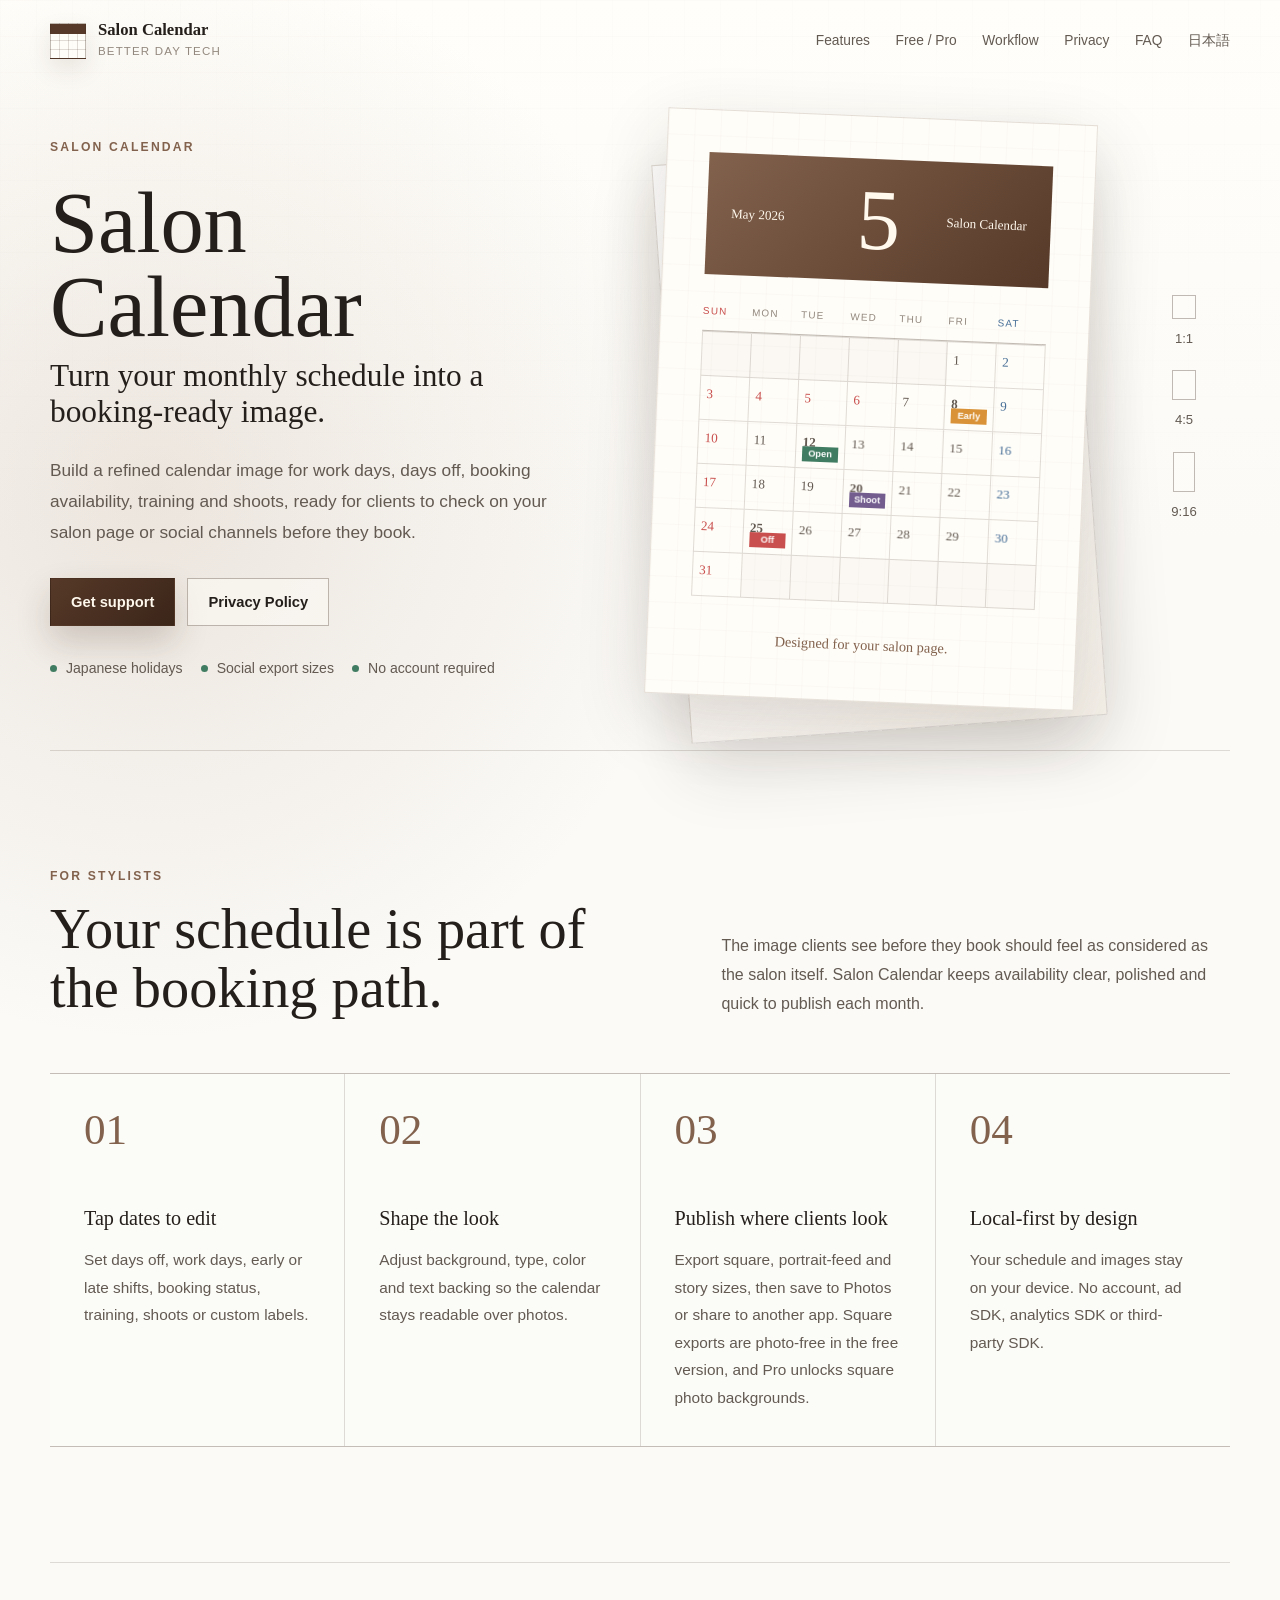
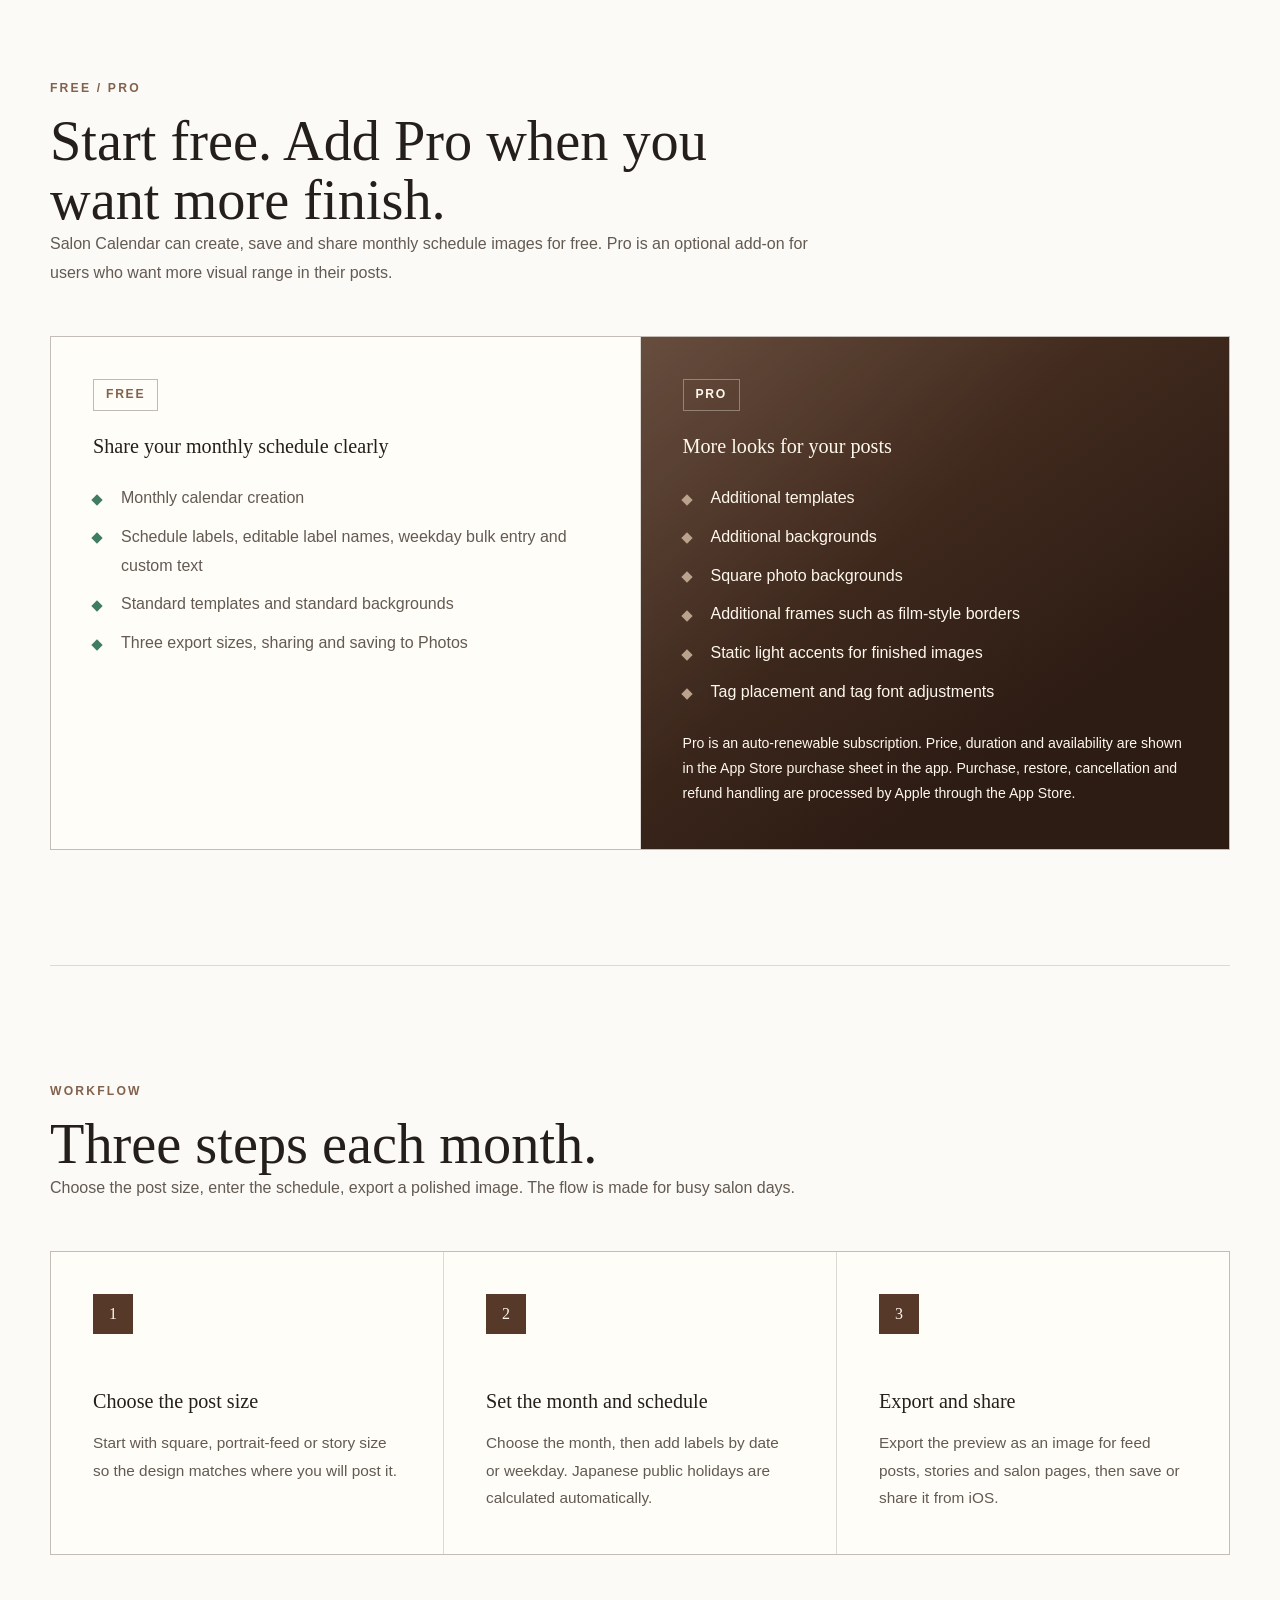
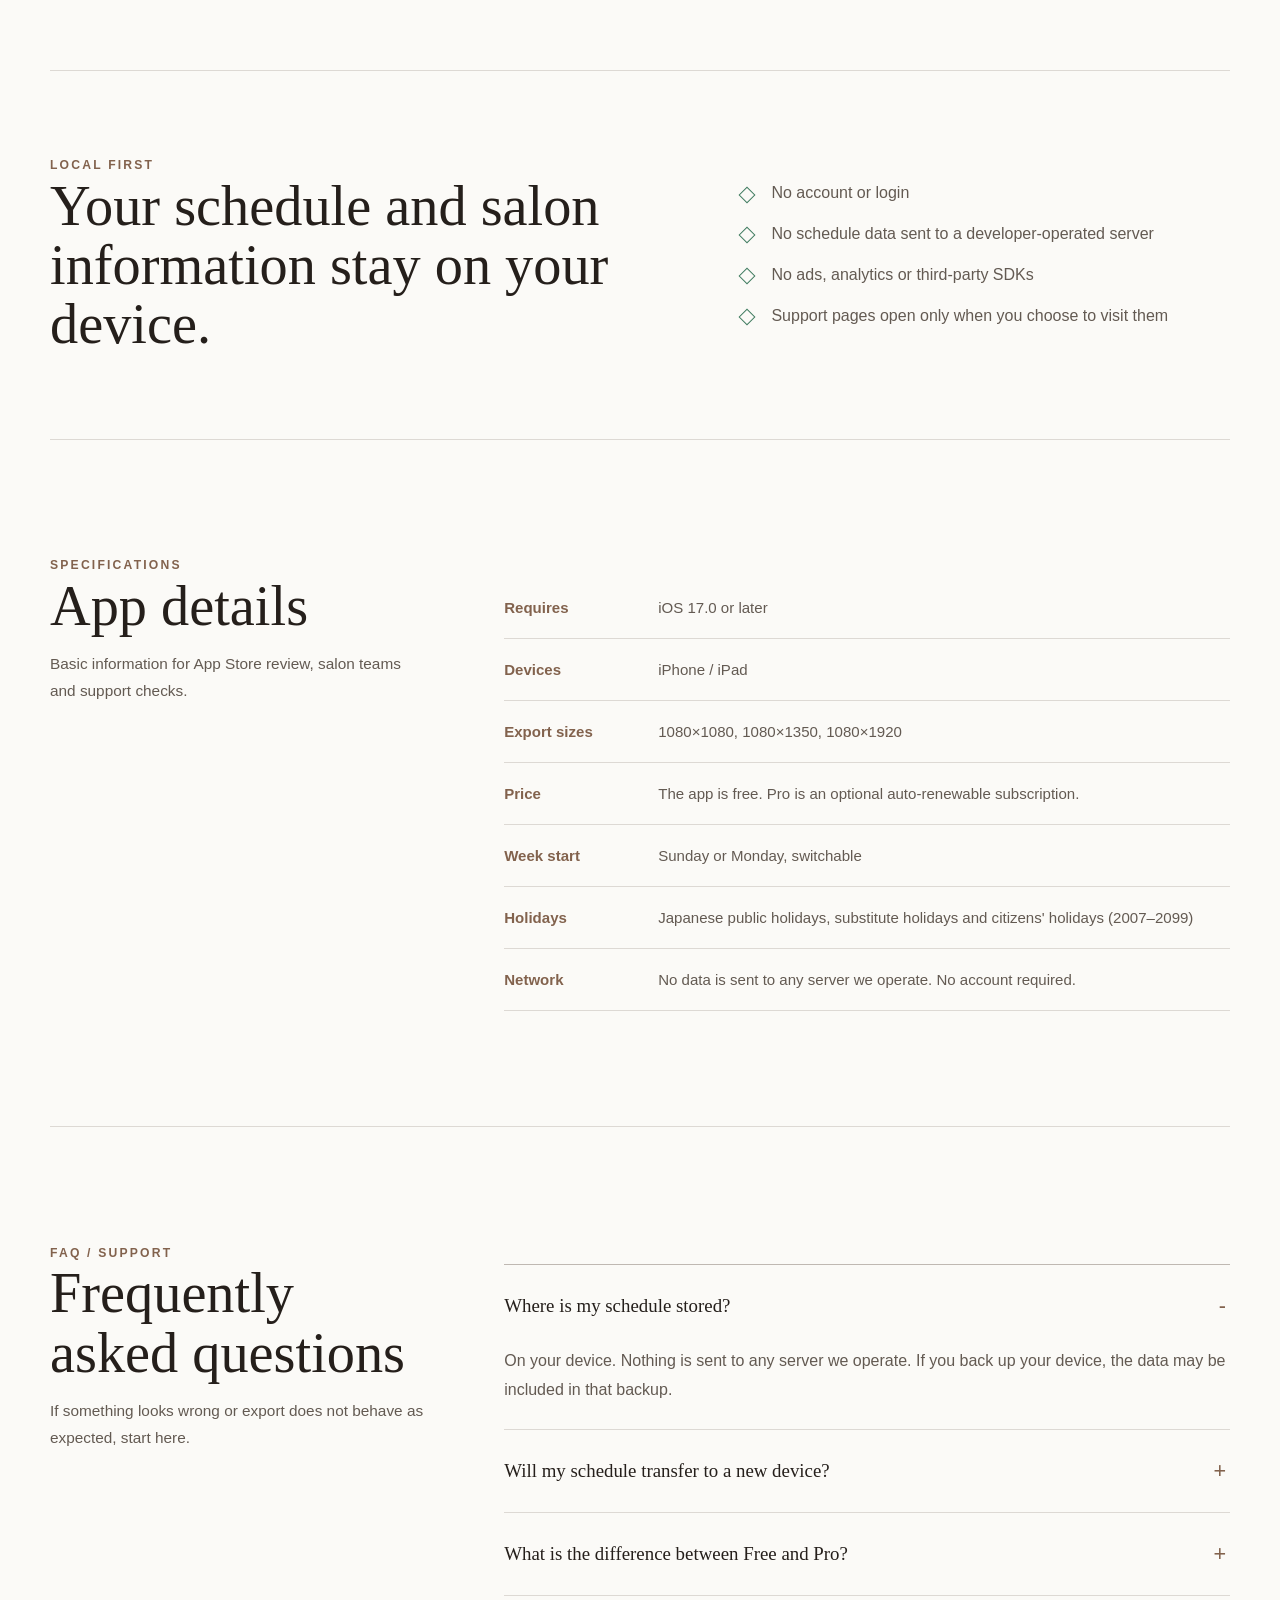
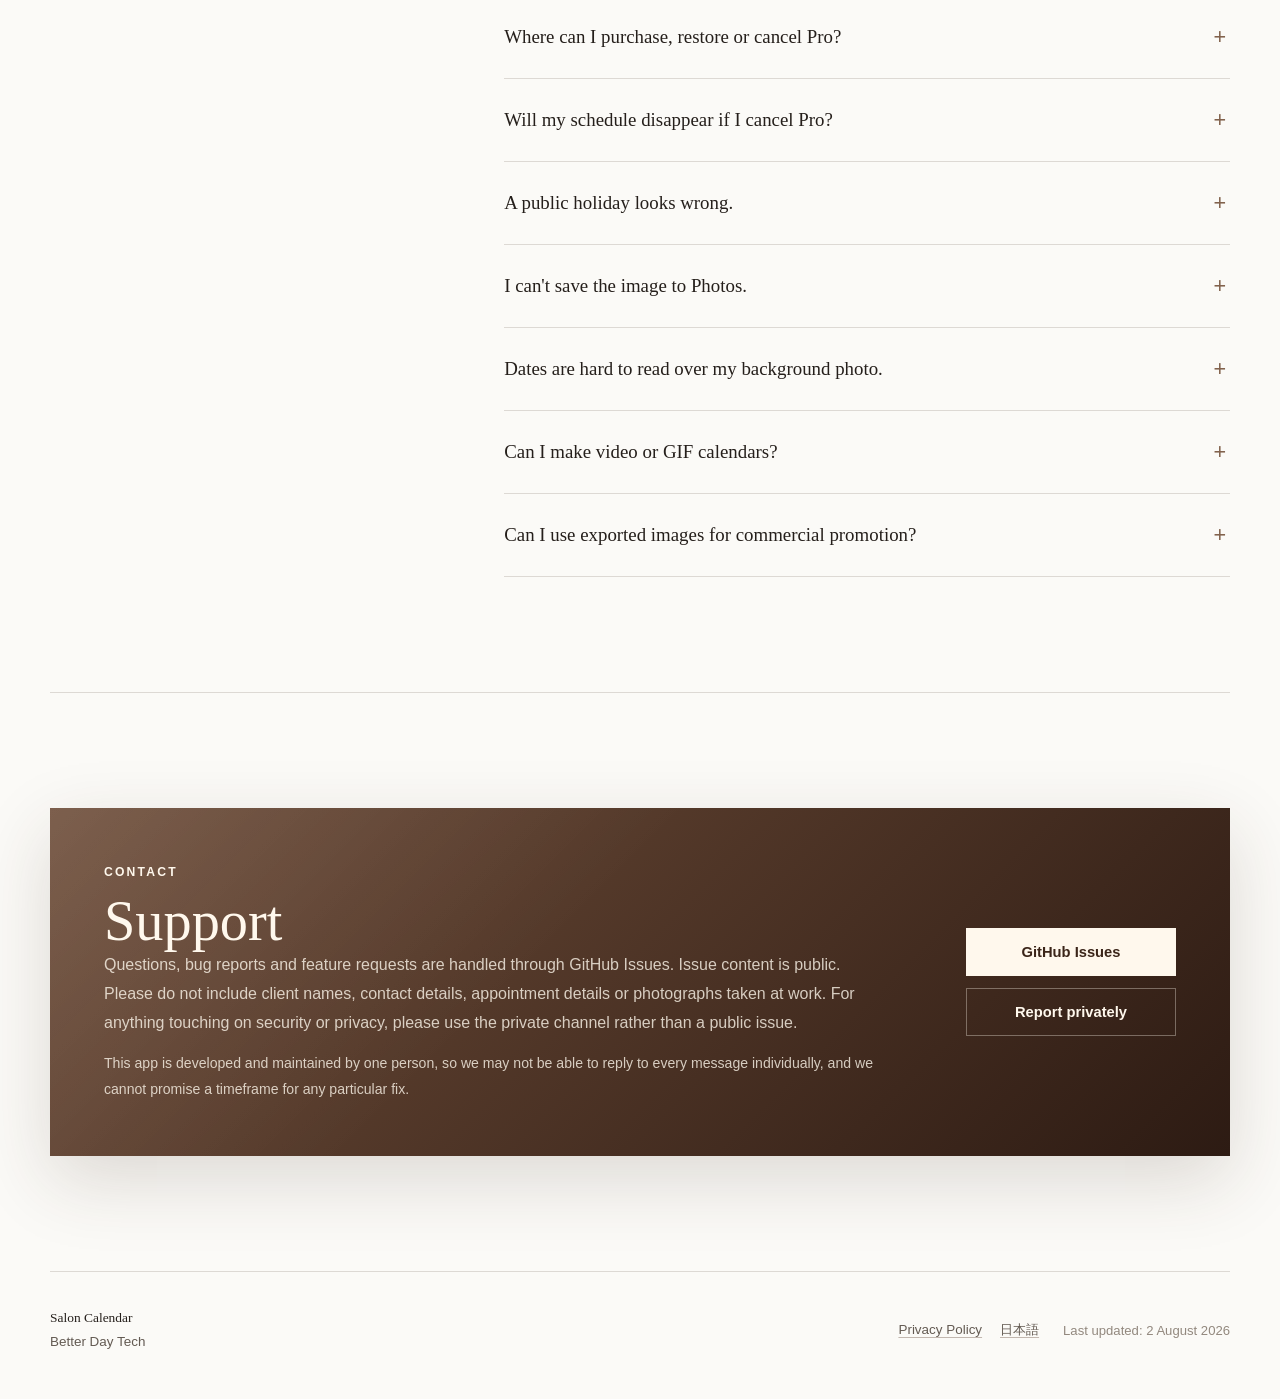
==== docs/en/index.html @ 30718831 "Refine booking-focused English support copy" ====
<!DOCTYPE html>
<html lang="en">
<head>
<meta charset="utf-8">
<meta name="viewport" content="width=device-width, initial-scale=1">
<title>Salon Calendar | Better Day Tech</title>
<meta name="description" content="Salon Calendar turns a stylist's monthly availability into a polished image clients can read before they book.">
<link rel="stylesheet" href="../assets/style.css">
</head>
<body>
<header class="site-header">
  <a class="brand" href="./" aria-label="Salon Calendar home">
    <span class="brand-mark" aria-hidden="true"></span>
    <span>
      <strong>Salon Calendar</strong>
      <small>Better Day Tech</small>
    </span>
  </a>
  <nav class="nav" aria-label="Main navigation">
    <a href="#features">Features</a>
    <a href="#plans">Free / Pro</a>
    <a href="#workflow">Workflow</a>
    <a href="#privacy">Privacy</a>
    <a href="#faq">FAQ</a>
    <a href="../">日本語</a>
  </nav>
</header>

<main>
  <section class="hero">
    <div class="hero-copy">
      <p class="product-line">Salon Calendar</p>
      <h1>Salon Calendar</h1>
      <p class="hero-statement">Turn your monthly schedule into a booking-ready image.</p>
      <p class="hero-lead">
        Build a refined calendar image for work days, days off, booking availability, training and shoots,
        ready for clients to check on your salon page or social channels before they book.
      </p>
      <div class="hero-actions">
        <a class="button primary" href="#support">Get support</a>
        <a class="button ghost" href="privacy.html">Privacy Policy</a>
      </div>
      <ul class="trust-list" aria-label="App highlights">
        <li>Japanese holidays</li>
        <li>Social export sizes</li>
        <li>No account required</li>
      </ul>
    </div>

    <div class="hero-visual" aria-label="Example monthly schedule image created with Salon Calendar">
      <div class="poster-stack">
        <div class="poster-sheet">
          <div class="poster-band">
            <span>May 2026</span>
            <strong>5</strong>
            <span>Salon Calendar</span>
          </div>
          <div class="mini-week">
            <span>SUN</span><span>MON</span><span>TUE</span><span>WED</span><span>THU</span><span>FRI</span><span>SAT</span>
          </div>
          <div class="mini-grid" aria-hidden="true">
            <span class="muted"></span><span class="muted"></span><span class="muted"></span><span class="muted"></span><span class="muted"></span><span>1</span><span class="sat">2</span>
            <span class="holiday">3</span><span class="holiday">4</span><span class="holiday">5</span><span class="holiday">6</span><span>7</span><span><b>8</b><em class="early">Early</em></span><span class="sat">9</span>
            <span class="sun">10</span><span>11</span><span><b>12</b><em class="open">Open</em></span><span>13</span><span>14</span><span>15</span><span class="sat">16</span>
            <span class="sun">17</span><span>18</span><span>19</span><span><b>20</b><em class="shoot">Shoot</em></span><span>21</span><span>22</span><span class="sat">23</span>
            <span class="sun">24</span><span><b>25</b><em class="off">Off</em></span><span>26</span><span>27</span><span>28</span><span>29</span><span class="sat">30</span>
            <span class="sun">31</span><span class="muted"></span><span class="muted"></span><span class="muted"></span><span class="muted"></span><span class="muted"></span><span class="muted"></span>
          </div>
          <p class="poster-footer">Designed for your salon page.</p>
        </div>
      </div>
      <div class="ratio-list" aria-label="Export sizes">
        <span><i class="r r-square"></i>1:1</span>
        <span><i class="r r-feed"></i>4:5</span>
        <span><i class="r r-story"></i>9:16</span>
      </div>
    </div>
  </section>

  <section id="features" class="section promise-section">
    <div class="section-kicker">For stylists</div>
    <div class="section-head">
      <h2>Your schedule is part of the booking path.</h2>
      <p>
        The image clients see before they book should feel as considered as the salon itself.
        Salon Calendar keeps availability clear, polished and quick to publish each month.
      </p>
    </div>
    <div class="promise-grid">
      <article>
        <span class="number">01</span>
        <h3>Tap dates to edit</h3>
        <p>Set days off, work days, early or late shifts, booking status, training, shoots or custom labels.</p>
      </article>
      <article>
        <span class="number">02</span>
        <h3>Shape the look</h3>
        <p>Adjust background, type, color and text backing so the calendar stays readable over photos.</p>
      </article>
      <article>
        <span class="number">03</span>
        <h3>Publish where clients look</h3>
        <p>Export square, portrait-feed and story sizes, then save to Photos or share to another app. Square exports are photo-free in the free version, and Pro unlocks square photo backgrounds.</p>
      </article>
      <article>
        <span class="number">04</span>
        <h3>Local-first by design</h3>
        <p>Your schedule and images stay on your device. No account, ad SDK, analytics SDK or third-party SDK.</p>
      </article>
    </div>
  </section>

  <section id="plans" class="section plan-section">
    <div class="section-kicker">Free / Pro</div>
    <div class="section-head compact">
      <h2>Start free. Add Pro when you want more finish.</h2>
      <p>
        Salon Calendar can create, save and share monthly schedule images for free.
        Pro is an optional add-on for users who want more visual range in their posts.
      </p>
    </div>
    <div class="plan-grid">
      <article class="plan-card">
        <span class="plan-label">Free</span>
        <h3>Share your monthly schedule clearly</h3>
        <ul>
          <li>Monthly calendar creation</li>
          <li>Schedule labels, editable label names, weekday bulk entry and custom text</li>
          <li>Standard templates and standard backgrounds</li>
          <li>Three export sizes, sharing and saving to Photos</li>
        </ul>
      </article>
      <article class="plan-card featured">
        <span class="plan-label">Pro</span>
        <h3>More looks for your posts</h3>
        <ul>
          <li>Additional templates</li>
          <li>Additional backgrounds</li>
          <li>Square photo backgrounds</li>
          <li>Additional frames such as film-style borders</li>
          <li>Static light accents for finished images</li>
          <li>Tag placement and tag font adjustments</li>
        </ul>
        <p class="plan-note">
          Pro is an auto-renewable subscription. Price, duration and availability are shown in the App Store purchase sheet in the app.
          Purchase, restore, cancellation and refund handling are processed by Apple through the App Store.
        </p>
      </article>
    </div>
  </section>

  <section id="workflow" class="section workflow-section">
    <div class="section-kicker">Workflow</div>
    <div class="section-head compact">
      <h2>Three steps each month.</h2>
      <p>Choose the post size, enter the schedule, export a polished image. The flow is made for busy salon days.</p>
    </div>
    <ol class="workflow">
      <li>
        <span>1</span>
        <h3>Choose the post size</h3>
        <p>Start with square, portrait-feed or story size so the design matches where you will post it.</p>
      </li>
      <li>
        <span>2</span>
        <h3>Set the month and schedule</h3>
        <p>Choose the month, then add labels by date or weekday. Japanese public holidays are calculated automatically.</p>
      </li>
      <li>
        <span>3</span>
        <h3>Export and share</h3>
        <p>Export the preview as an image for feed posts, stories and salon pages, then save or share it from iOS.</p>
      </li>
    </ol>
  </section>

  <section id="privacy" class="section privacy-ribbon">
    <div>
      <div class="section-kicker">Local first</div>
      <h2>Your schedule and salon information stay on your device.</h2>
    </div>
    <ul>
      <li>No account or login</li>
      <li>No schedule data sent to a developer-operated server</li>
      <li>No ads, analytics or third-party SDKs</li>
      <li>Support pages open only when you choose to visit them</li>
    </ul>
  </section>

  <section class="section specs-section">
    <div class="section-kicker">Specifications</div>
    <div class="spec-layout">
      <div>
        <h2>App details</h2>
        <p>Basic information for App Store review, salon teams and support checks.</p>
      </div>
      <table>
        <tr><th>Requires</th><td>iOS 17.0 or later</td></tr>
        <tr><th>Devices</th><td>iPhone / iPad</td></tr>
        <tr><th>Export sizes</th><td>1080×1080, 1080×1350, 1080×1920</td></tr>
        <tr><th>Price</th><td>The app is free. Pro is an optional auto-renewable subscription.</td></tr>
        <tr><th>Week start</th><td>Sunday or Monday, switchable</td></tr>
        <tr><th>Holidays</th><td>Japanese public holidays, substitute holidays and citizens' holidays (2007–2099)</td></tr>
        <tr><th>Network</th><td>No data is sent to any server we operate. No account required.</td></tr>
      </table>
    </div>
  </section>

  <section id="faq" class="section faq-section">
    <div class="section-kicker">FAQ / Support</div>
    <div class="faq-layout">
      <div>
        <h2>Frequently asked questions</h2>
        <p>If something looks wrong or export does not behave as expected, start here.</p>
      </div>
      <div class="faq-list">
        <details open>
          <summary>Where is my schedule stored?</summary>
          <p>On your device. Nothing is sent to any server we operate. If you back up your device, the data may be included in that backup.</p>
        </details>
        <details>
          <summary>Will my schedule transfer to a new device?</summary>
          <p>Yes, if you restore from a device backup. Transfers that do not go through a backup will not carry the data over, so we recommend exporting anything important as an image first.</p>
        </details>
        <details>
          <summary>What is the difference between Free and Pro?</summary>
          <p>The free version can create monthly schedules, enter labels, edit label names, use standard templates and backgrounds, export three sizes, share images and save to Photos. Pro unlocks square photo backgrounds, additional templates, backgrounds, frames, light accents, tag placement and tag font adjustments.</p>
        </details>
        <details>
          <summary>Where can I purchase, restore or cancel Pro?</summary>
          <p>Tap a Pro feature in the app to open the purchase screen. If you already purchased Pro, use Restore Purchases on that screen. Cancellation and renewal management are available through Manage Subscription on the purchase screen, or in your App Store account settings.</p>
        </details>
        <details>
          <summary>Will my schedule disappear if I cancel Pro?</summary>
          <p>No. Schedules, headings, label names and imported photos remain. If Pro expires, square photo backgrounds and Pro-only templates, backgrounds, frames, light accents and tag adjustments fall back to free visual options.</p>
        </details>
        <details>
          <summary>A public holiday looks wrong.</summary>
          <p>Holidays are calculated from the rules in Japanese law. When the law changes, we update the app. Please let us know if you spot a discrepancy.</p>
        </details>
        <details>
          <summary>I can't save the image to Photos.</summary>
          <p>Permission to add photos may be turned off. Go to Settings -> Apps -> Salon Calendar -> Photos and allow adding photos. You can also share the image directly to another app using the share button.</p>
        </details>
        <details>
          <summary>Dates are hard to read over my background photo.</summary>
          <p>In the Background tab, increase the text backing or add blur. Text color switches automatically based on photo brightness, and you can also set it manually.</p>
        </details>
        <details>
          <summary>Can I make video or GIF calendars?</summary>
          <p>The current version creates, saves and shares still calendar images. It does not edit video or export GIF/MP4 or animated calendar files.</p>
        </details>
        <details>
          <summary>Can I use exported images for commercial promotion?</summary>
          <p>Yes. The exported images are yours. If you imported your own photo as a background, please make sure you hold the rights to that photo.</p>
        </details>
      </div>
    </div>
  </section>

  <section id="support" class="section contact-section">
    <div class="contact-panel">
      <div>
        <div class="section-kicker">Contact</div>
        <h2>Support</h2>
        <p>
          Questions, bug reports and feature requests are handled through GitHub Issues.
          Issue content is public. Please do not include client names, contact details,
          appointment details or photographs taken at work.
          For anything touching on security or privacy, please use the private channel rather than a public issue.
        </p>
        <p class="note">
          This app is developed and maintained by one person, so we may not be able to reply to every message individually,
          and we cannot promise a timeframe for any particular fix.
        </p>
      </div>
      <div class="contact-actions">
        <a class="button primary" href="https://github.com/better-day-tech/salon-calendar-support/issues">GitHub Issues</a>
        <a class="button ghost" href="https://github.com/better-day-tech/salon-calendar-support/security/advisories/new">Report privately</a>
      </div>
    </div>
  </section>
</main>

<footer class="site-footer">
  <div>
    <strong>Salon Calendar</strong>
    <p>Better Day Tech</p>
  </div>
  <nav aria-label="Footer navigation">
    <a href="privacy.html">Privacy Policy</a>
    <a href="../">日本語</a>
  </nav>
  <p class="updated">Last updated: 2 August 2026</p>
</footer>
</body>
</html>
---- docs/assets/style.css ----
/* Salon Calendar support site.
   No external fonts or CDN requests: the app's local-first promise should not be undercut by the support site. */

:root {
  color-scheme: light;
  --page: #fbfaf7;
  --paper: #f4efe6;
  --surface: #fffdf8;
  --surface-2: #f7f1e7;
  --ink: #251f1b;
  --ink-soft: #635a52;
  --muted: #92887e;
  --brown: #563928;
  --brown-2: #82624d;
  --brown-3: #bba28d;
  --line: rgba(63, 44, 32, 0.16);
  --line-strong: rgba(63, 44, 32, 0.32);
  --red: #c84f4d;
  --amber: #d99237;
  --sage: #407c61;
  --blue: #476f97;
  --shadow: 0 24px 70px rgba(61, 43, 31, 0.16);
  --serif: "Hiragino Mincho ProN", "Yu Mincho", "YuMincho", "Times New Roman", serif;
  --sans: -apple-system, BlinkMacSystemFont, "Hiragino Sans", "Hiragino Kaku Gothic ProN", "Yu Gothic", Meiryo, sans-serif;
}

* { box-sizing: border-box; }

html {
  -webkit-text-size-adjust: 100%;
  scroll-behavior: smooth;
}

body {
  margin: 0;
  color: var(--ink);
  background:
    radial-gradient(circle at 12% 8%, rgba(187, 162, 141, 0.24), transparent 34rem),
    linear-gradient(180deg, #fffefa 0%, var(--page) 34rem, var(--page) 100%);
  font-family: var(--sans);
  font-size: 16px;
  line-height: 1.8;
}

body::before {
  content: "";
  position: fixed;
  inset: 0;
  pointer-events: none;
  opacity: 0.38;
  background-image:
    linear-gradient(rgba(86, 57, 40, 0.035) 1px, transparent 1px),
    linear-gradient(90deg, rgba(86, 57, 40, 0.025) 1px, transparent 1px);
  background-size: 36px 36px, 36px 36px;
  mask-image: linear-gradient(to bottom, black, transparent 72%);
}

a {
  color: inherit;
  text-decoration-color: rgba(86, 57, 40, 0.35);
  text-underline-offset: 0.22em;
}

a:hover { text-decoration-color: currentColor; }

p { margin: 0; color: var(--ink-soft); }

strong { font-weight: 650; }

.site-header,
.hero,
.section,
.site-footer {
  width: min(1180px, calc(100% - 44px));
  margin-inline: auto;
}

.site-header {
  min-height: 82px;
  display: flex;
  align-items: center;
  justify-content: space-between;
  gap: 24px;
  padding: 18px 0;
}

.brand {
  display: inline-flex;
  align-items: center;
  gap: 12px;
  text-decoration: none;
  min-width: 0;
}

.brand-mark {
  width: 36px;
  height: 36px;
  border: 1px solid var(--line-strong);
  background:
    linear-gradient(var(--brown) 0 28%, transparent 28%),
    repeating-linear-gradient(0deg, transparent 0 8px, var(--line) 8px 9px),
    repeating-linear-gradient(90deg, transparent 0 8px, var(--line) 8px 9px),
    var(--surface);
  box-shadow: 0 10px 24px rgba(61, 43, 31, 0.10);
}

.brand strong {
  display: block;
  color: var(--ink);
  font-family: var(--serif);
  font-size: 1.04rem;
  font-weight: 600;
  line-height: 1.25;
}

.brand small {
  display: block;
  color: var(--muted);
  font-size: 0.72rem;
  letter-spacing: 0.10em;
  text-transform: uppercase;
}

.nav {
  display: flex;
  align-items: center;
  gap: clamp(14px, 2vw, 28px);
  color: var(--ink-soft);
  font-size: 0.86rem;
  white-space: nowrap;
}

.nav a {
  text-decoration: none;
}

.nav a:hover {
  color: var(--ink);
}

.hero {
  display: grid;
  grid-template-columns: minmax(0, 0.92fr) minmax(420px, 1.08fr);
  align-items: center;
  gap: clamp(34px, 5vw, 78px);
  padding: 34px 0 48px;
}

.product-line,
.section-kicker {
  color: var(--brown-2);
  font-size: 0.76rem;
  font-weight: 650;
  letter-spacing: 0.18em;
  text-transform: uppercase;
}

.hero h1,
.section h2,
.privacy-page h1 {
  font-family: var(--serif);
  font-weight: 500;
  letter-spacing: 0;
  color: var(--ink);
}

.hero h1 {
  margin: 22px 0 8px;
  font-size: clamp(3.2rem, 6.8vw, 5.4rem);
  line-height: 0.98;
}

.hero h1 .line {
  display: block;
}

.hero-statement {
  max-width: 720px;
  color: var(--ink);
  font-family: var(--serif);
  font-size: clamp(1.48rem, 2.45vw, 2.34rem);
  line-height: 1.16;
}

.hero-lead {
  max-width: 660px;
  margin-top: 24px;
  font-size: clamp(1rem, 1.35vw, 1.14rem);
}

.hero-actions {
  display: flex;
  flex-wrap: wrap;
  gap: 12px;
  margin-top: 30px;
}

.button {
  display: inline-flex;
  align-items: center;
  justify-content: center;
  min-height: 48px;
  padding: 0 20px;
  border: 1px solid var(--line-strong);
  text-decoration: none;
  font-size: 0.92rem;
  font-weight: 650;
  line-height: 1;
  transition: transform 160ms ease, border-color 160ms ease, background 160ms ease;
}

.button:hover {
  transform: translateY(-1px);
}

.button.primary {
  color: #fff8ed;
  background: linear-gradient(135deg, var(--brown), #3b2519);
  border-color: transparent;
  box-shadow: 0 16px 34px rgba(60, 38, 25, 0.20);
}

.button.ghost {
  color: var(--ink);
  background: rgba(255, 253, 248, 0.52);
}

.trust-list {
  display: flex;
  flex-wrap: wrap;
  gap: 18px;
  margin: 30px 0 0;
  padding: 0;
  list-style: none;
  color: var(--ink-soft);
  font-size: 0.88rem;
}

.trust-list li {
  display: inline-flex;
  align-items: center;
  gap: 9px;
}

.trust-list li::before {
  content: "";
  width: 7px;
  height: 7px;
  border-radius: 50%;
  background: var(--sage);
}

.hero-visual {
  position: relative;
  min-height: 480px;
  display: grid;
  grid-template-columns: minmax(0, 1fr) 92px;
  align-items: center;
  gap: 24px;
}

.poster-stack {
  position: relative;
  isolation: isolate;
}

.poster-stack::before {
  content: "";
  position: absolute;
  inset: 34px 26px -28px 44px;
  z-index: -1;
  border: 1px solid var(--line);
  background: linear-gradient(135deg, rgba(255,255,255,0.65), rgba(231,218,200,0.28));
  transform: rotate(-4deg);
  box-shadow: var(--shadow);
}

.poster-sheet {
  width: min(100%, 430px);
  margin-inline: auto;
  background:
    linear-gradient(90deg, rgba(86,57,40,0.025) 1px, transparent 1px),
    linear-gradient(0deg, rgba(86,57,40,0.025) 1px, transparent 1px),
    var(--surface);
  background-size: 26px 26px;
  border: 1px solid rgba(86, 57, 40, 0.14);
  box-shadow: var(--shadow);
  padding: clamp(24px, 4vw, 42px);
  transform: rotate(2.4deg);
}

.poster-band {
  min-height: 88px;
  display: grid;
  grid-template-columns: 1fr auto 1fr;
  align-items: center;
  gap: 18px;
  padding: 18px 24px;
  color: #fff8ed;
  background: linear-gradient(135deg, var(--brown-2), var(--brown));
}

.poster-band span {
  font-family: var(--serif);
  font-size: 0.82rem;
}

.poster-band span:last-child {
  text-align: right;
}

.poster-band strong {
  font-family: var(--serif);
  font-size: clamp(3.4rem, 8vw, 5.4rem);
  font-weight: 400;
  line-height: 1;
}

.mini-week,
.mini-grid {
  display: grid;
  grid-template-columns: repeat(7, minmax(0, 1fr));
}

.mini-week {
  margin-top: 28px;
  padding-bottom: 10px;
  border-bottom: 1px solid var(--line-strong);
  color: var(--muted);
  font-size: 0.62rem;
  letter-spacing: 0.12em;
}

.mini-week span:first-child,
.mini-grid .sun,
.mini-grid .holiday { color: var(--red); }

.mini-week span:last-child,
.mini-grid .sat { color: var(--blue); }

.mini-grid {
  border-left: 1px solid var(--line);
  border-top: 1px solid var(--line);
}

.mini-grid > span {
  min-height: 44px;
  position: relative;
  padding: 6px;
  border-right: 1px solid var(--line);
  border-bottom: 1px solid var(--line);
  color: var(--ink-soft);
  font-family: var(--serif);
  font-size: 0.82rem;
}

.mini-grid .muted {
  background: rgba(86, 57, 40, 0.025);
}

.mini-grid em {
  position: absolute;
  left: 6px;
  right: 6px;
  bottom: 6px;
  display: block;
  padding: 2px 3px;
  color: white;
  font-family: var(--sans);
  font-size: clamp(0.46rem, 1.1vw, 0.58rem);
  font-style: normal;
  font-weight: 700;
  line-height: 1.2;
  text-align: center;
}

.mini-grid .off { background: var(--red); }
.mini-grid .early { background: var(--amber); }
.mini-grid .open { background: var(--sage); }
.mini-grid .shoot { background: #735d8f; }

.poster-footer {
  margin-top: 30px;
  color: var(--brown-2);
  font-family: var(--serif);
  font-size: 0.9rem;
  text-align: center;
}

.ratio-list {
  display: grid;
  gap: 20px;
  color: var(--ink-soft);
  font-size: 0.82rem;
}

.ratio-list span {
  display: grid;
  gap: 8px;
  justify-items: center;
}

.r {
  display: block;
  border: 1px solid var(--line-strong);
  background: rgba(255, 253, 248, 0.48);
}

.r-square { width: 24px; height: 24px; }
.r-feed { width: 24px; height: 30px; }
.r-story { width: 22px; height: 40px; }

.section {
  padding: clamp(64px, 9vw, 118px) 0;
  border-top: 1px solid var(--line);
}

.section-head {
  display: grid;
  grid-template-columns: minmax(0, 0.86fr) minmax(280px, 0.72fr);
  align-items: end;
  gap: clamp(24px, 5vw, 86px);
  margin-top: 12px;
}

.section-head.compact {
  max-width: 760px;
  display: block;
}

.section h2,
.privacy-page h1 {
  margin: 0;
  font-size: clamp(2.15rem, 4.4vw, 4.9rem);
  line-height: 1.05;
}

.section h3 {
  margin: 0;
  color: var(--ink);
  font-family: var(--serif);
  font-size: 1.26rem;
  font-weight: 500;
  line-height: 1.35;
}

.promise-grid {
  display: grid;
  grid-template-columns: repeat(4, minmax(0, 1fr));
  gap: 1px;
  margin-top: 54px;
  background: var(--line);
  border-top: 1px solid var(--line);
  border-bottom: 1px solid var(--line);
}

.promise-grid article {
  min-height: 270px;
  padding: clamp(22px, 3vw, 34px);
  background: color-mix(in srgb, var(--page) 88%, white);
}

.number {
  display: block;
  margin-bottom: 54px;
  color: var(--brown-2);
  font-family: var(--serif);
  font-size: 2.7rem;
  line-height: 1;
}

.promise-grid p,
.workflow p,
.spec-layout p,
.faq-layout > div > p {
  margin-top: 14px;
  font-size: 0.96rem;
}

.workflow {
  display: grid;
  grid-template-columns: repeat(3, minmax(0, 1fr));
  gap: 1px;
  margin: 48px 0 0;
  padding: 0;
  list-style: none;
  background: var(--line);
  border: 1px solid var(--line);
}

.workflow li {
  min-height: 270px;
  padding: clamp(24px, 3.5vw, 42px);
  background: var(--surface);
}

.workflow span {
  display: inline-grid;
  place-items: center;
  width: 40px;
  height: 40px;
  margin-bottom: 54px;
  color: #fff8ed;
  background: var(--brown);
  font-family: var(--serif);
}

.plan-grid {
  display: grid;
  grid-template-columns: repeat(2, minmax(0, 1fr));
  gap: 1px;
  margin-top: 48px;
  background: var(--line);
  border: 1px solid var(--line);
}

.plan-card {
  min-height: 360px;
  padding: clamp(24px, 4vw, 42px);
  background: var(--surface);
}

.plan-card.featured {
  color: #fff8ed;
  background:
    linear-gradient(135deg, rgba(255,255,255,0.10), transparent 42%),
    linear-gradient(145deg, var(--brown), #2d1c14 72%);
}

.plan-card h3 {
  margin-top: 22px;
}

.plan-card.featured h3,
.plan-card.featured p,
.plan-card.featured li {
  color: #fff8ed;
}

.plan-label {
  display: inline-flex;
  align-items: center;
  min-height: 32px;
  padding: 0 12px;
  border: 1px solid var(--line-strong);
  color: var(--brown-2);
  font-size: 0.76rem;
  font-weight: 750;
  letter-spacing: 0.14em;
  text-transform: uppercase;
}

.plan-card.featured .plan-label {
  border-color: rgba(255, 248, 237, 0.34);
  color: #fff8ed;
}

.plan-card ul {
  display: grid;
  gap: 10px;
  margin: 24px 0 0;
  padding: 0;
  list-style: none;
}

.plan-card li {
  display: grid;
  grid-template-columns: 18px 1fr;
  gap: 10px;
  color: var(--ink-soft);
}

.plan-card li::before {
  content: "";
  width: 8px;
  height: 8px;
  margin-top: 0.72em;
  background: var(--sage);
  transform: rotate(45deg);
}

.plan-card.featured li::before {
  background: var(--brown-3);
}

.plan-note {
  margin-top: 24px;
  font-size: 0.88rem;
}

.privacy-ribbon {
  display: grid;
  grid-template-columns: minmax(0, 0.78fr) minmax(280px, 0.62fr);
  gap: clamp(28px, 6vw, 92px);
  align-items: center;
  padding-block: clamp(52px, 7vw, 84px);
}

.privacy-ribbon ul {
  margin: 0;
  padding: 0;
  list-style: none;
  display: grid;
  gap: 12px;
}

.privacy-ribbon li {
  display: grid;
  grid-template-columns: 18px 1fr;
  gap: 12px;
  color: var(--ink-soft);
}

.privacy-ribbon li::before {
  content: "";
  width: 10px;
  height: 10px;
  margin-top: 0.58em;
  border: 1px solid var(--sage);
  transform: rotate(45deg);
}

.spec-layout,
.faq-layout {
  display: grid;
  grid-template-columns: minmax(260px, 0.52fr) minmax(0, 1fr);
  gap: clamp(32px, 6vw, 92px);
  align-items: start;
}

table {
  width: 100%;
  border-collapse: collapse;
  font-size: 0.94rem;
}

th,
td {
  padding: 17px 0;
  text-align: left;
  vertical-align: top;
  border-bottom: 1px solid var(--line);
}

th {
  width: 154px;
  padding-right: 22px;
  color: var(--brown-2);
  font-weight: 700;
  white-space: nowrap;
}

td {
  color: var(--ink-soft);
}

.faq-list {
  border-top: 1px solid var(--line-strong);
}

details {
  border-bottom: 1px solid var(--line);
}

summary {
  cursor: pointer;
  list-style: none;
  position: relative;
  padding: 24px 48px 24px 0;
  color: var(--ink);
  font-family: var(--serif);
  font-size: 1.18rem;
}

summary::-webkit-details-marker { display: none; }

summary::after {
  content: "+";
  position: absolute;
  right: 4px;
  top: 50%;
  transform: translateY(-50%);
  color: var(--brown-2);
  font-family: var(--sans);
  font-size: 1.35rem;
}

details[open] summary::after { content: "-"; }

details p {
  max-width: 760px;
  padding: 0 0 24px;
}

.contact-panel {
  display: grid;
  grid-template-columns: minmax(0, 1fr) auto;
  gap: clamp(28px, 5vw, 74px);
  align-items: center;
  padding: clamp(28px, 5vw, 54px);
  color: #fff8ed;
  background:
    linear-gradient(135deg, rgba(255,255,255,0.10), transparent 42%),
    linear-gradient(135deg, #6e4d39, #2d1b13);
  box-shadow: var(--shadow);
}

.contact-panel .section-kicker,
.contact-panel h2,
.contact-panel p {
  color: #fff8ed;
}

.contact-panel h2 {
  margin-top: 8px;
}

.contact-panel p {
  max-width: 780px;
  color: rgba(255, 248, 237, 0.78);
}

.contact-panel .note {
  margin-top: 14px;
  font-size: 0.88rem;
}

.contact-actions {
  display: grid;
  gap: 12px;
  min-width: 210px;
}

.contact-panel .button.primary {
  background: #fff8ed;
  color: #3b2519;
  box-shadow: none;
}

.contact-panel .button.ghost {
  color: #fff8ed;
  background: transparent;
  border-color: rgba(255, 248, 237, 0.34);
}

.site-footer {
  display: grid;
  grid-template-columns: 1fr auto auto;
  align-items: center;
  gap: 24px;
  padding: 34px 0 44px;
  border-top: 1px solid var(--line);
  color: var(--ink-soft);
  font-size: 0.84rem;
}

.site-footer strong {
  display: block;
  color: var(--ink);
  font-family: var(--serif);
  font-weight: 500;
}

.site-footer nav {
  display: flex;
  gap: 18px;
}

.updated {
  color: var(--muted);
  font-size: 0.82rem;
}

.note { color: var(--muted); }

/* Privacy pages */
.privacy-page {
  width: min(980px, calc(100% - 44px));
  margin: 0 auto;
  padding: 44px 0 96px;
}

.privacy-page .privacy-hero {
  padding: 54px 0 64px;
}

.privacy-page h1 {
  max-width: 820px;
  margin-top: 18px;
}

.privacy-page .lead {
  max-width: 760px;
  margin-top: 24px;
  font-size: 1.04rem;
}

.policy-summary {
  display: grid;
  grid-template-columns: minmax(0, 0.54fr) minmax(0, 1fr);
  gap: clamp(24px, 5vw, 70px);
  align-items: start;
  margin: 28px 0 50px;
  padding: clamp(26px, 5vw, 46px);
  background: var(--surface);
  border: 1px solid var(--line);
  box-shadow: 0 18px 50px rgba(61, 43, 31, 0.08);
}

.policy-summary h2 {
  margin: 0;
  font-family: var(--serif);
  font-size: clamp(1.6rem, 3vw, 2.6rem);
  font-weight: 500;
  line-height: 1.16;
}

.policy-summary ul {
  margin: 0;
  padding: 0;
  list-style: none;
  display: grid;
  gap: 12px;
}

.policy-summary li {
  display: grid;
  grid-template-columns: 16px 1fr;
  gap: 12px;
  color: var(--ink-soft);
}

.policy-summary li::before {
  content: "";
  width: 8px;
  height: 8px;
  margin-top: 0.7em;
  background: var(--sage);
}

.policy-section {
  padding: 34px 0;
  border-top: 1px solid var(--line);
}

.policy-section h2 {
  margin: 0 0 14px;
  color: var(--ink);
  font-family: var(--serif);
  font-size: clamp(1.45rem, 2.8vw, 2.2rem);
  font-weight: 500;
}

.policy-section p + p,
.policy-section ul + p {
  margin-top: 16px;
}

.policy-section ul {
  margin: 14px 0 0;
  padding-left: 1.2em;
  color: var(--ink-soft);
}

.policy-section li {
  margin: 8px 0;
}

.policy-contact {
  margin-top: 18px;
  padding: 28px;
  background: var(--surface);
  border: 1px solid var(--line);
}

@media (max-width: 980px) {
  .site-header {
    align-items: flex-start;
    flex-direction: column;
  }

  .nav {
    width: 100%;
    overflow-x: auto;
    padding-bottom: 4px;
  }

  .hero {
    min-height: auto;
    grid-template-columns: 1fr;
    padding-top: 28px;
  }

  .hero-visual {
    min-height: auto;
    grid-template-columns: 1fr;
  }

  .ratio-list {
    display: flex;
    justify-content: center;
  }

  .section-head,
  .privacy-ribbon,
  .spec-layout,
  .faq-layout,
  .policy-summary {
    grid-template-columns: 1fr;
  }

  .promise-grid {
    grid-template-columns: repeat(2, minmax(0, 1fr));
  }

  .workflow {
    grid-template-columns: 1fr;
  }

  .plan-grid {
    grid-template-columns: 1fr;
  }

  .contact-panel,
  .site-footer {
    grid-template-columns: 1fr;
  }

  .contact-actions {
    min-width: 0;
  }
}

@media (max-width: 620px) {
  .site-header,
  .hero,
  .section,
  .site-footer,
  .privacy-page {
    width: min(100% - 28px, 1180px);
  }

  .hero {
    padding-bottom: 56px;
  }

  .hero h1 {
    font-size: clamp(2.9rem, 15.5vw, 3.85rem);
  }

  .hero-statement {
    font-size: clamp(1.32rem, 6.2vw, 1.7rem);
  }

  .hero-actions {
    display: grid;
    grid-template-columns: 1fr 1fr;
    gap: 10px;
  }

  .trust-list {
    display: grid;
  }

  .button {
    width: 100%;
    min-height: 46px;
    padding-inline: 12px;
    font-size: 0.84rem;
  }

  .poster-sheet {
    padding: 18px;
    transform: none;
  }

  .poster-stack::before {
    display: none;
  }

  .poster-band {
    min-height: 82px;
    padding: 12px;
  }

  .poster-band strong {
    font-size: 3rem;
  }

  .poster-band span {
    font-size: 0.66rem;
  }

  .mini-week {
    font-size: 0.48rem;
  }

  .mini-grid > span {
    min-height: 45px;
    padding: 4px;
    font-size: 0.66rem;
  }

  .mini-grid em {
    left: 3px;
    right: 3px;
    bottom: 4px;
    padding: 1px 2px;
    font-size: 0.44rem;
  }

  .promise-grid {
    grid-template-columns: 1fr;
  }

  .number,
  .workflow span {
    margin-bottom: 28px;
  }

  th,
  td {
    display: block;
    width: auto;
    padding: 10px 0;
  }

  th {
    border-bottom: none;
    padding-bottom: 0;
  }

  td {
    padding-top: 4px;
  }

  summary {
    font-size: 1.05rem;
  }
}
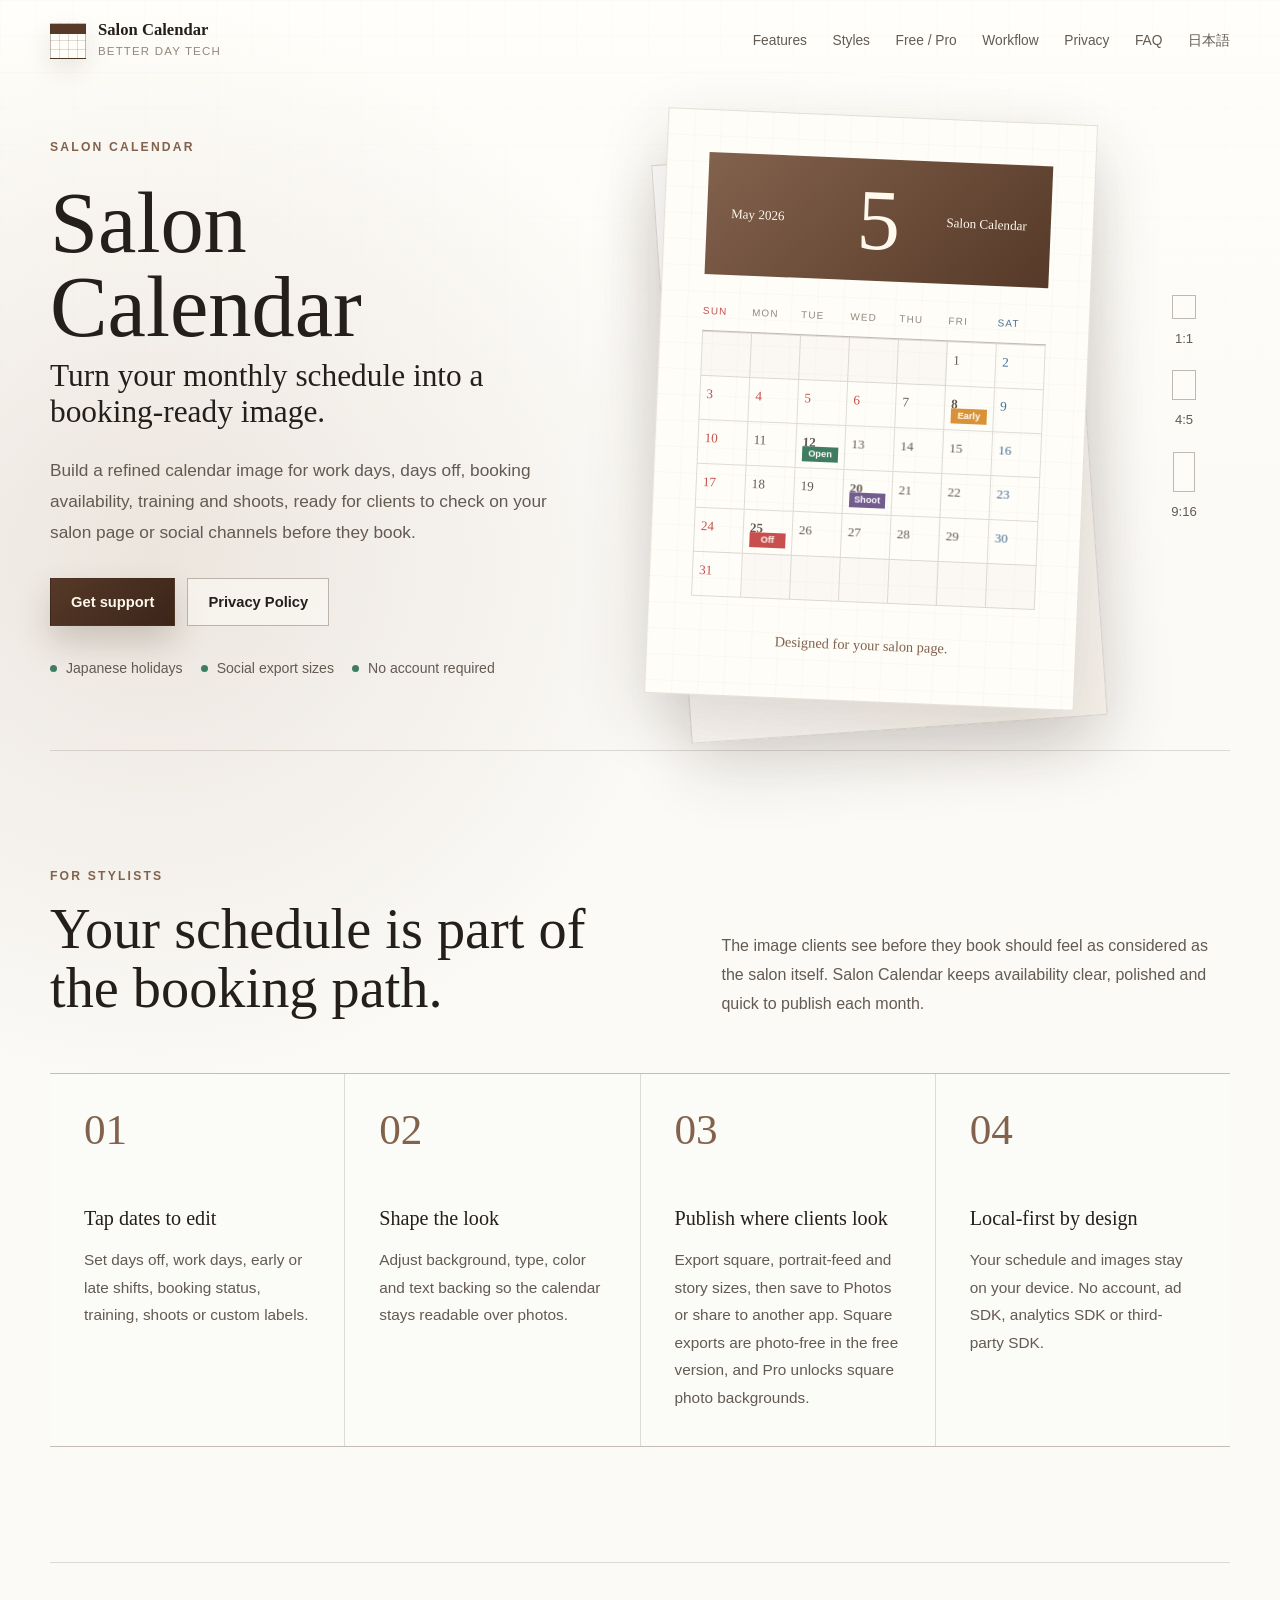
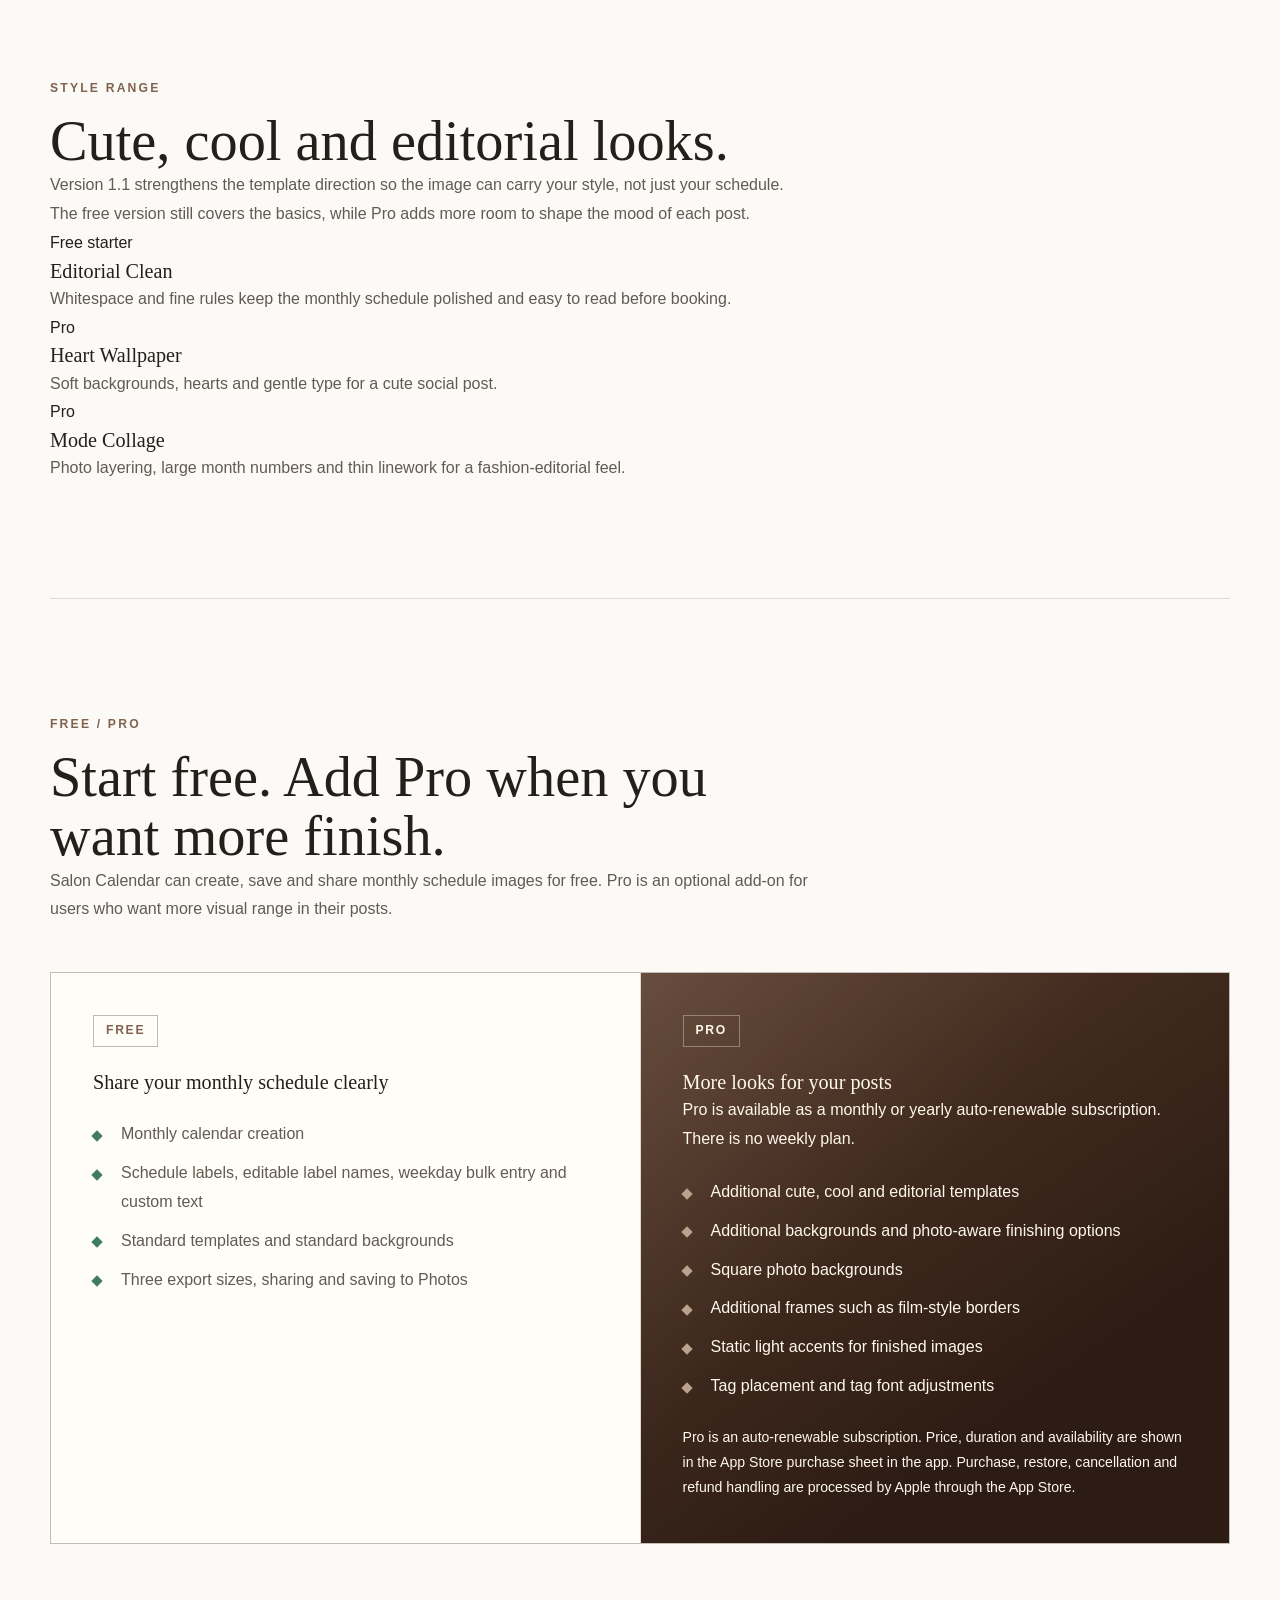
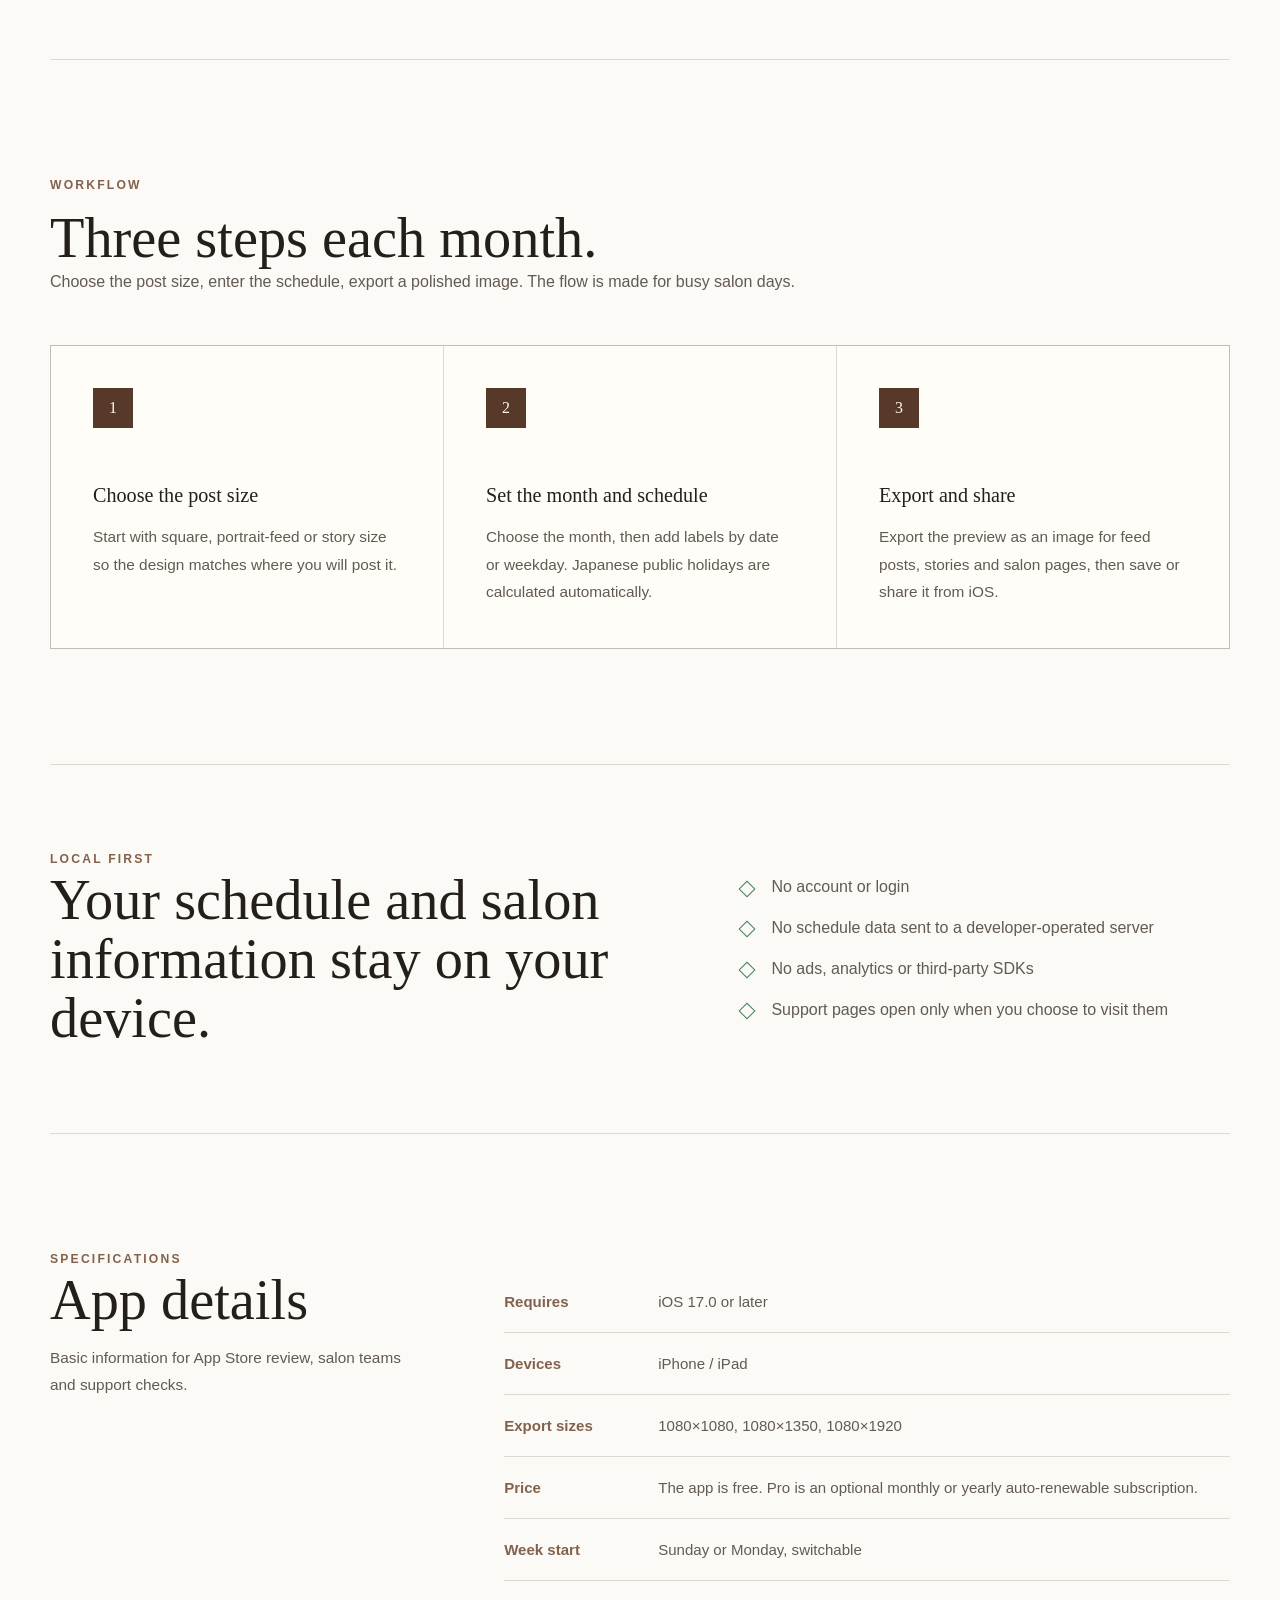
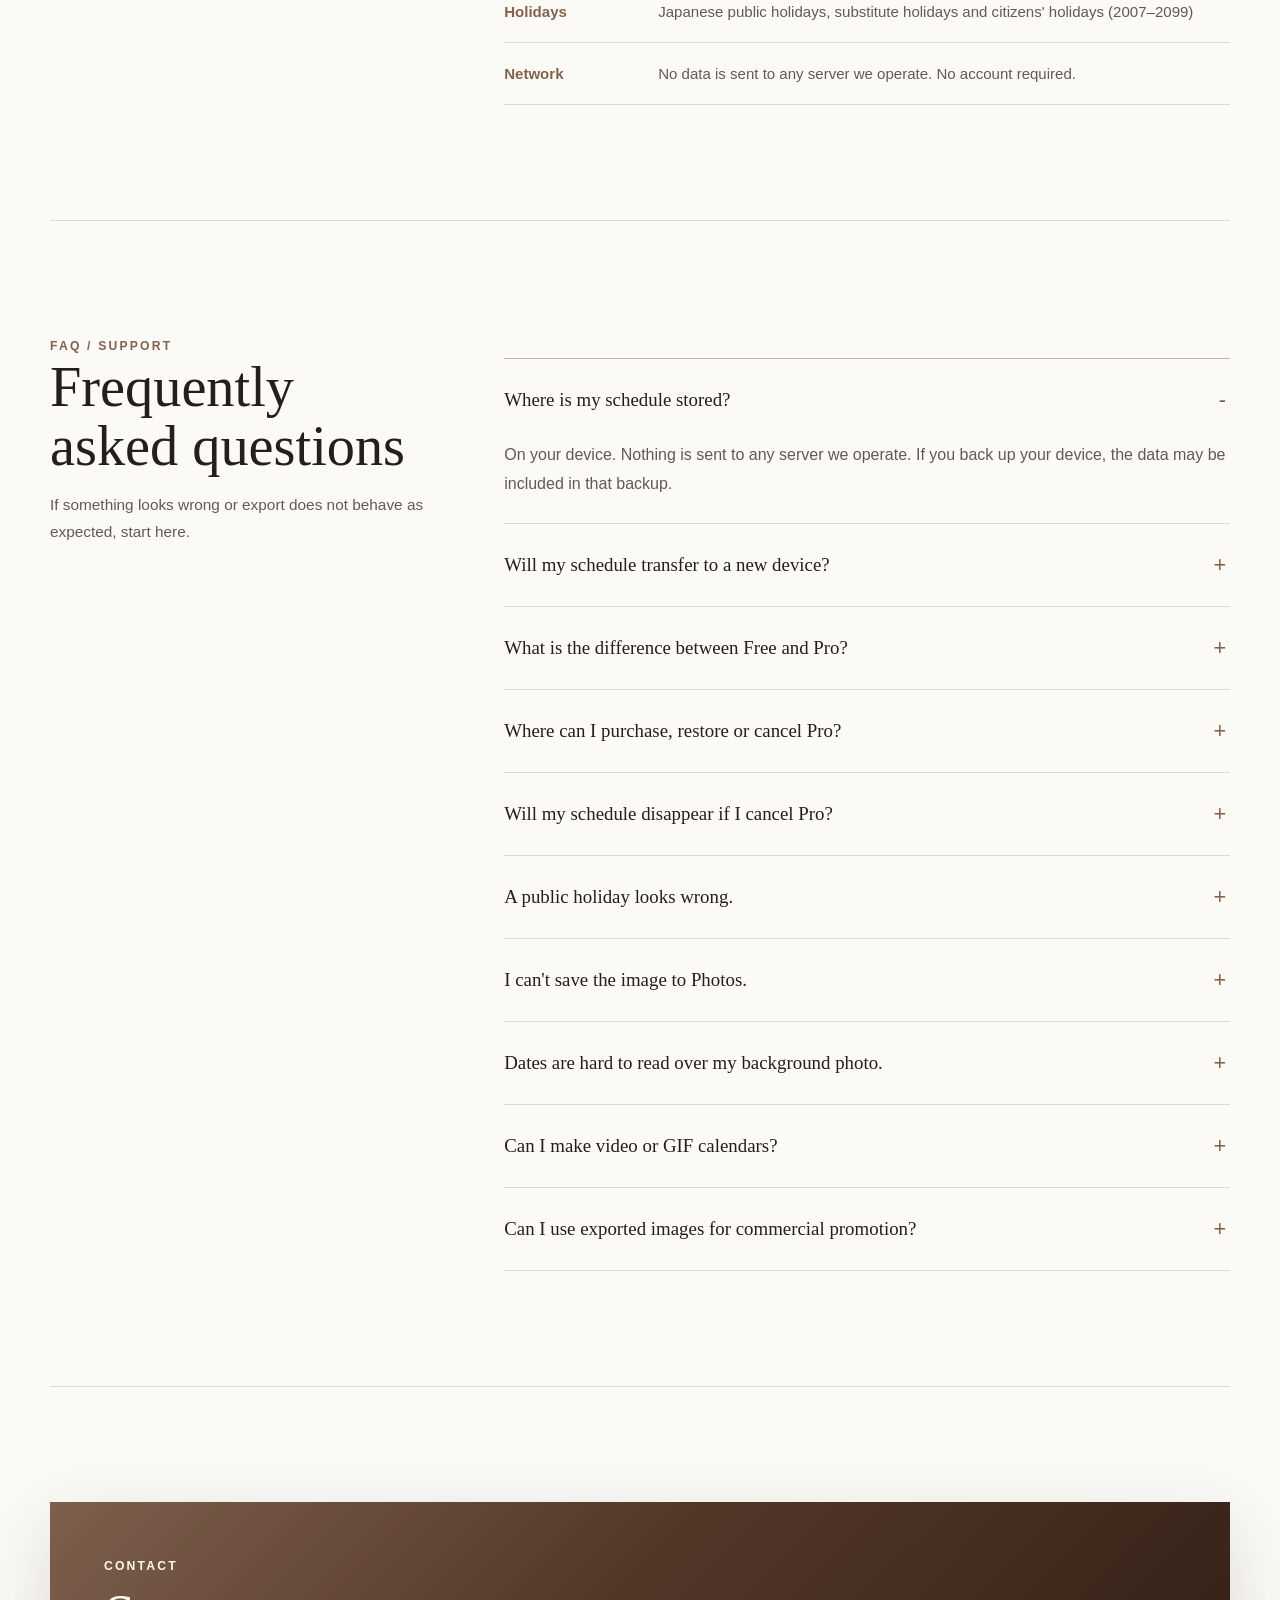
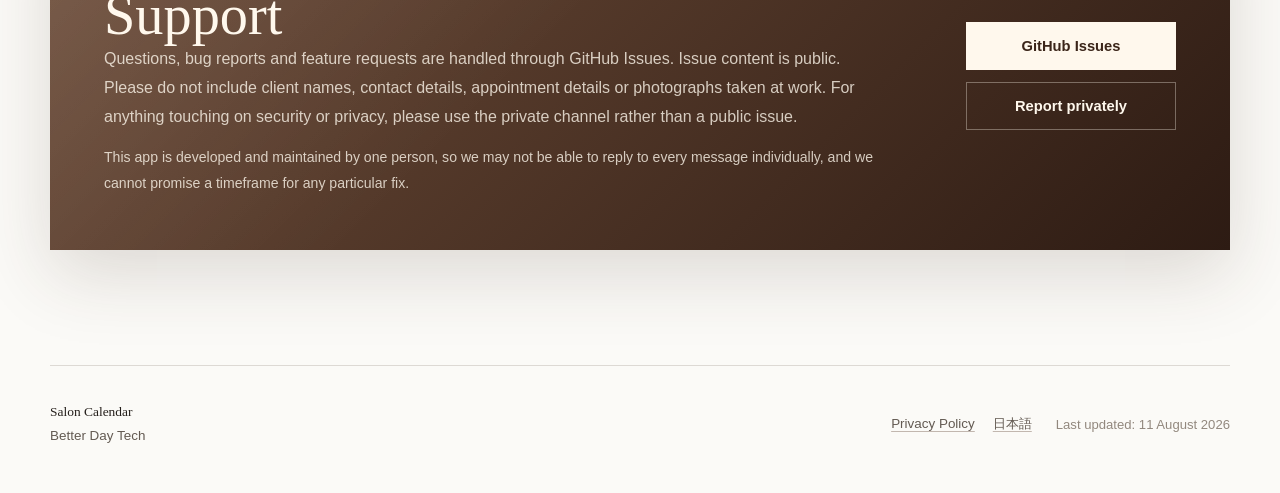
==== commit 8ab5e679: "Update support site for v1.1 Pro positioning" ====
--- a/docs/en/index.html
+++ b/docs/en/index.html
@@ -18,6 +18,7 @@
   </a>
   <nav class="nav" aria-label="Main navigation">
     <a href="#features">Features</a>
+    <a href="#styles">Styles</a>
     <a href="#plans">Free / Pro</a>
     <a href="#workflow">Workflow</a>
     <a href="#privacy">Privacy</a>
@@ -110,6 +111,34 @@
     </div>
   </section>
 
+  <section id="styles" class="section style-section">
+    <div class="section-kicker">Style range</div>
+    <div class="section-head compact">
+      <h2>Cute, cool and editorial looks.</h2>
+      <p>
+        Version 1.1 strengthens the template direction so the image can carry your style, not just your schedule.
+        The free version still covers the basics, while Pro adds more room to shape the mood of each post.
+      </p>
+    </div>
+    <div class="style-grid" aria-label="Version 1.1 template examples">
+      <article class="style-card editorial">
+        <span class="style-label">Free starter</span>
+        <h3>Editorial Clean</h3>
+        <p>Whitespace and fine rules keep the monthly schedule polished and easy to read before booking.</p>
+      </article>
+      <article class="style-card cute">
+        <span class="style-label">Pro</span>
+        <h3>Heart Wallpaper</h3>
+        <p>Soft backgrounds, hearts and gentle type for a cute social post.</p>
+      </article>
+      <article class="style-card cool">
+        <span class="style-label">Pro</span>
+        <h3>Mode Collage</h3>
+        <p>Photo layering, large month numbers and thin linework for a fashion-editorial feel.</p>
+      </article>
+    </div>
+  </section>
+
   <section id="plans" class="section plan-section">
     <div class="section-kicker">Free / Pro</div>
     <div class="section-head compact">
@@ -133,9 +162,10 @@
       <article class="plan-card featured">
         <span class="plan-label">Pro</span>
         <h3>More looks for your posts</h3>
+        <p class="plan-intro">Pro is available as a monthly or yearly auto-renewable subscription. There is no weekly plan.</p>
         <ul>
-          <li>Additional templates</li>
-          <li>Additional backgrounds</li>
+          <li>Additional cute, cool and editorial templates</li>
+          <li>Additional backgrounds and photo-aware finishing options</li>
           <li>Square photo backgrounds</li>
           <li>Additional frames such as film-style borders</li>
           <li>Static light accents for finished images</li>
@@ -198,7 +228,7 @@
         <tr><th>Requires</th><td>iOS 17.0 or later</td></tr>
         <tr><th>Devices</th><td>iPhone / iPad</td></tr>
         <tr><th>Export sizes</th><td>1080×1080, 1080×1350, 1080×1920</td></tr>
-        <tr><th>Price</th><td>The app is free. Pro is an optional auto-renewable subscription.</td></tr>
+        <tr><th>Price</th><td>The app is free. Pro is an optional monthly or yearly auto-renewable subscription.</td></tr>
         <tr><th>Week start</th><td>Sunday or Monday, switchable</td></tr>
         <tr><th>Holidays</th><td>Japanese public holidays, substitute holidays and citizens' holidays (2007–2099)</td></tr>
         <tr><th>Network</th><td>No data is sent to any server we operate. No account required.</td></tr>
@@ -224,11 +254,11 @@
         </details>
         <details>
           <summary>What is the difference between Free and Pro?</summary>
-          <p>The free version can create monthly schedules, enter labels, edit label names, use standard templates and backgrounds, export three sizes, share images and save to Photos. Pro unlocks square photo backgrounds, additional templates, backgrounds, frames, light accents, tag placement and tag font adjustments.</p>
+          <p>The free version can create monthly schedules, enter labels, edit label names, use standard templates and backgrounds, export three sizes, share images and save to Photos. Pro unlocks square photo backgrounds, additional cute, cool and editorial templates, backgrounds, frames, light accents, tag placement and tag font adjustments.</p>
         </details>
         <details>
           <summary>Where can I purchase, restore or cancel Pro?</summary>
-          <p>Tap a Pro feature in the app to open the purchase screen. If you already purchased Pro, use Restore Purchases on that screen. Cancellation and renewal management are available through Manage Subscription on the purchase screen, or in your App Store account settings.</p>
+          <p>Tap a Pro feature in the app to open the purchase screen. Pro is offered as monthly or yearly. If you already purchased Pro, use Restore Purchases on that screen. Cancellation and renewal management are available through Manage Subscription on the purchase screen, or in your App Store account settings.</p>
         </details>
         <details>
           <summary>Will my schedule disappear if I cancel Pro?</summary>
@@ -291,7 +321,7 @@
     <a href="privacy.html">Privacy Policy</a>
     <a href="../">日本語</a>
   </nav>
-  <p class="updated">Last updated: 2 August 2026</p>
+  <p class="updated">Last updated: 11 August 2026</p>
 </footer>
 </body>
 </html>
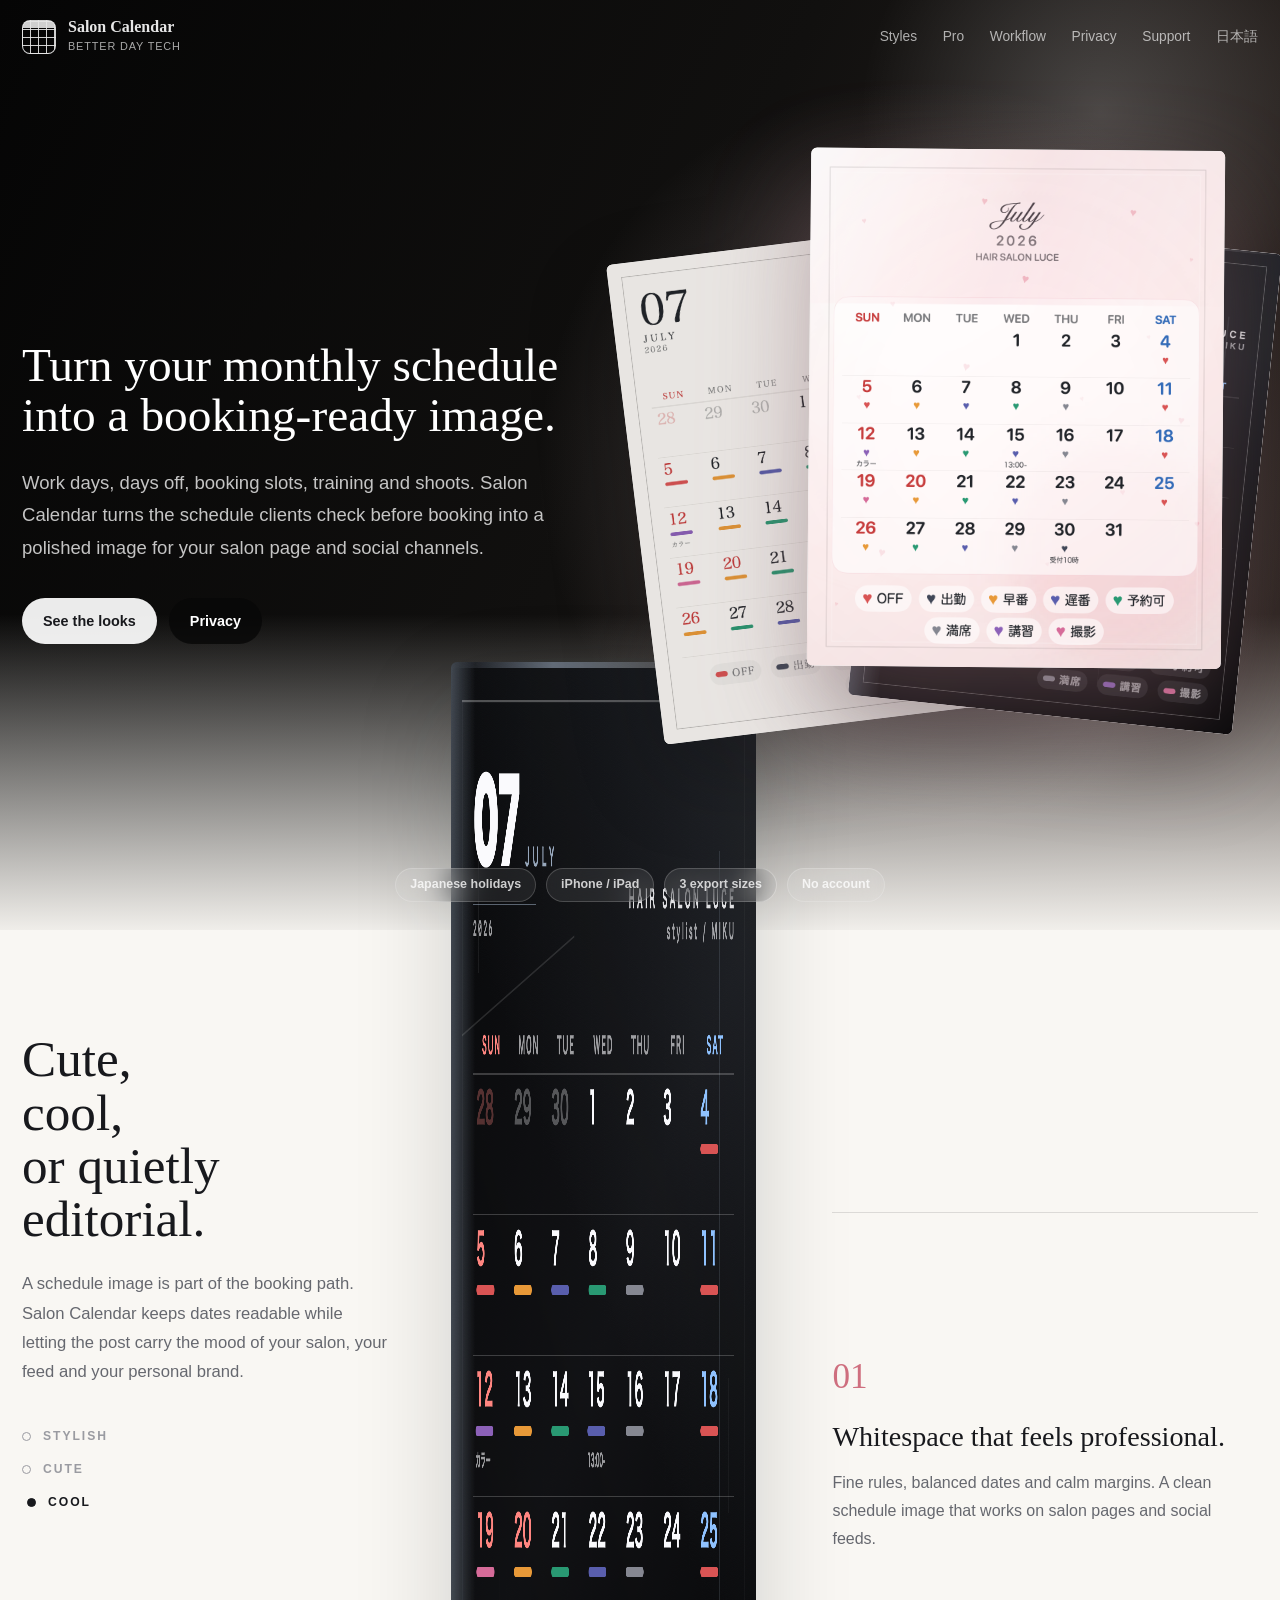
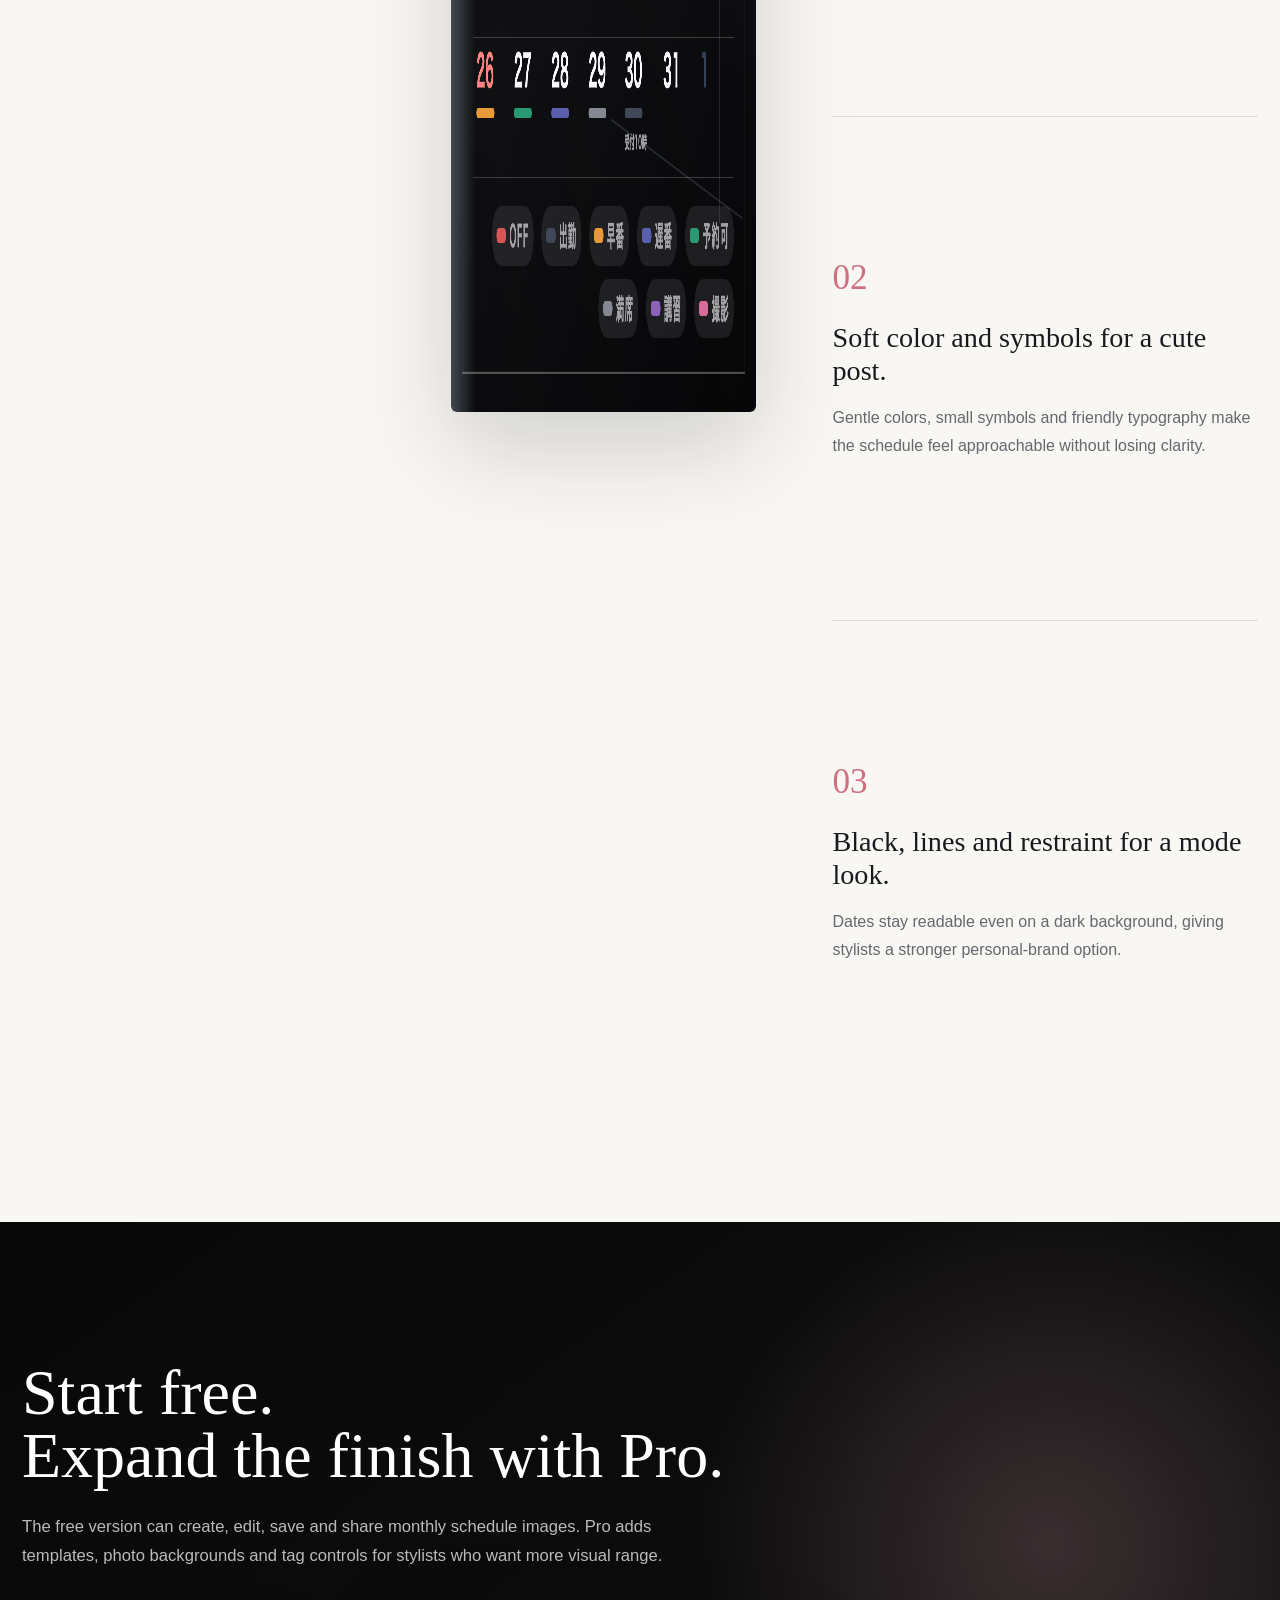
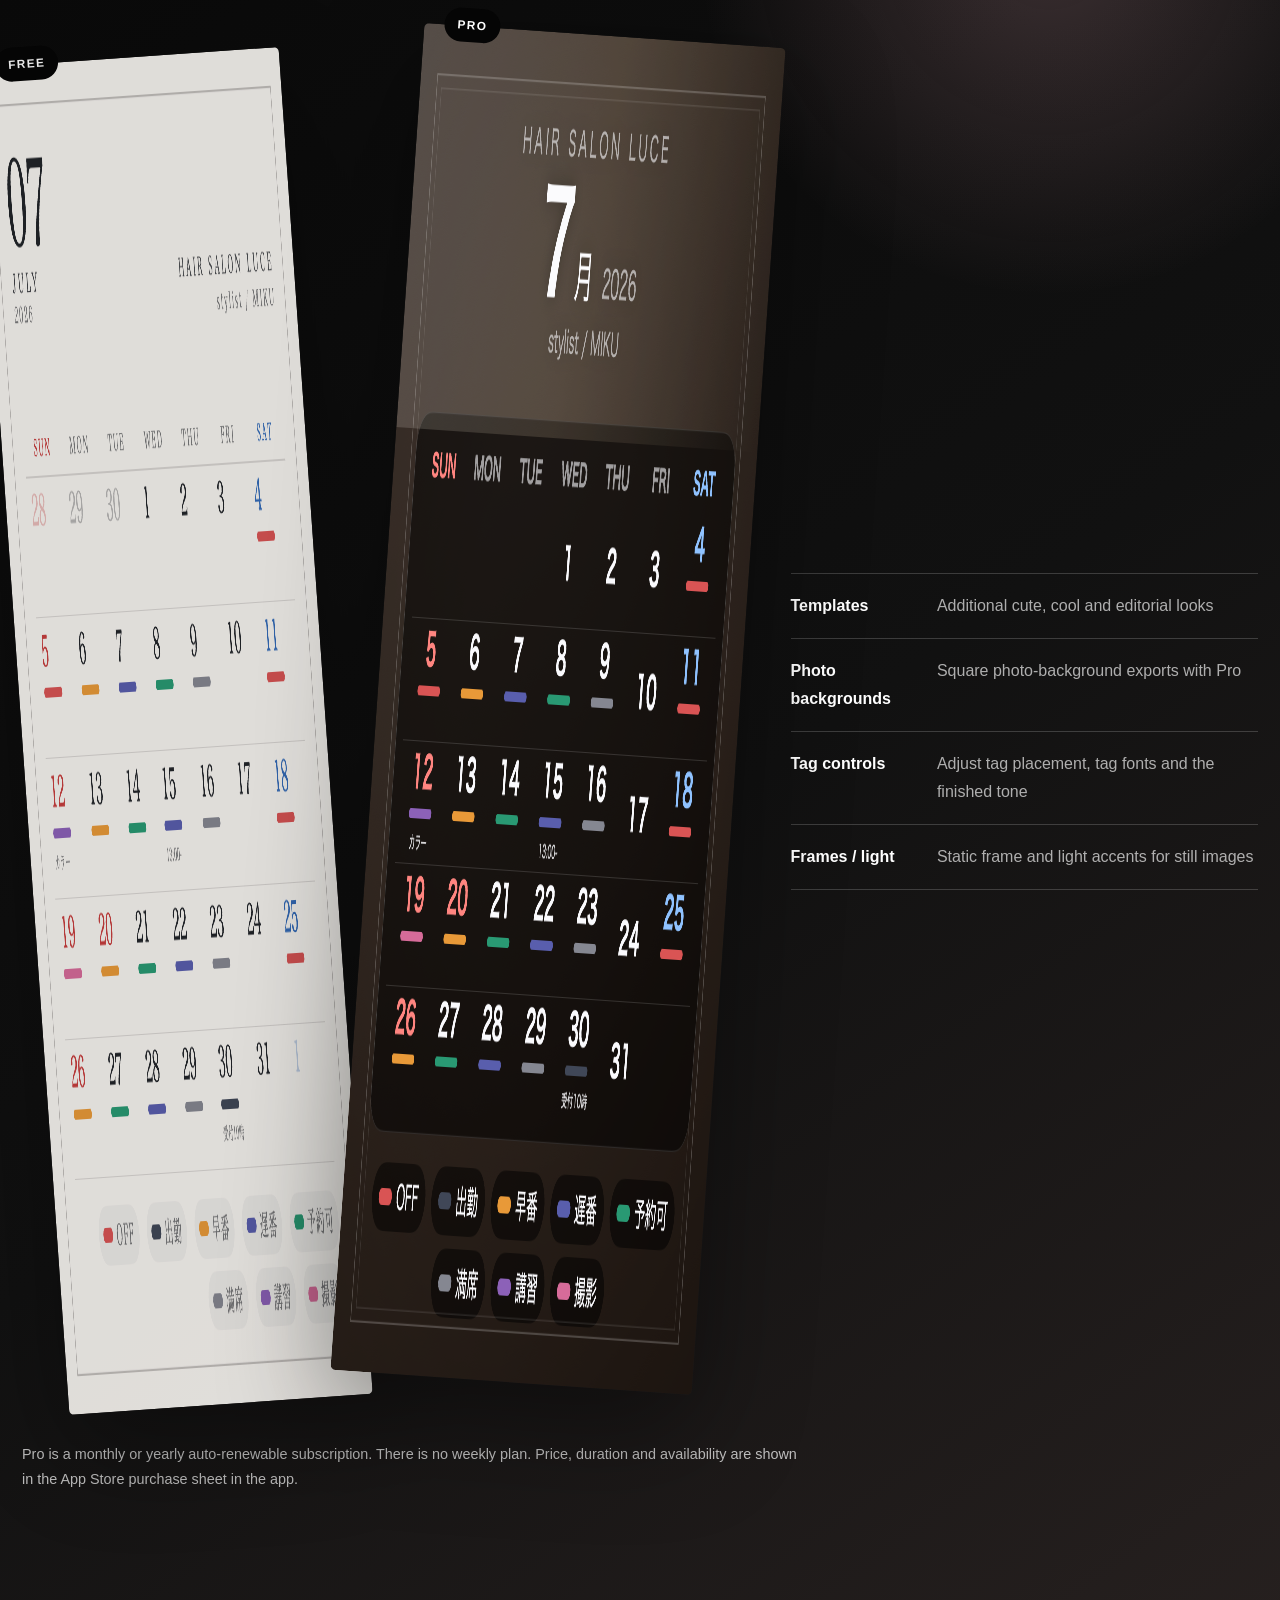
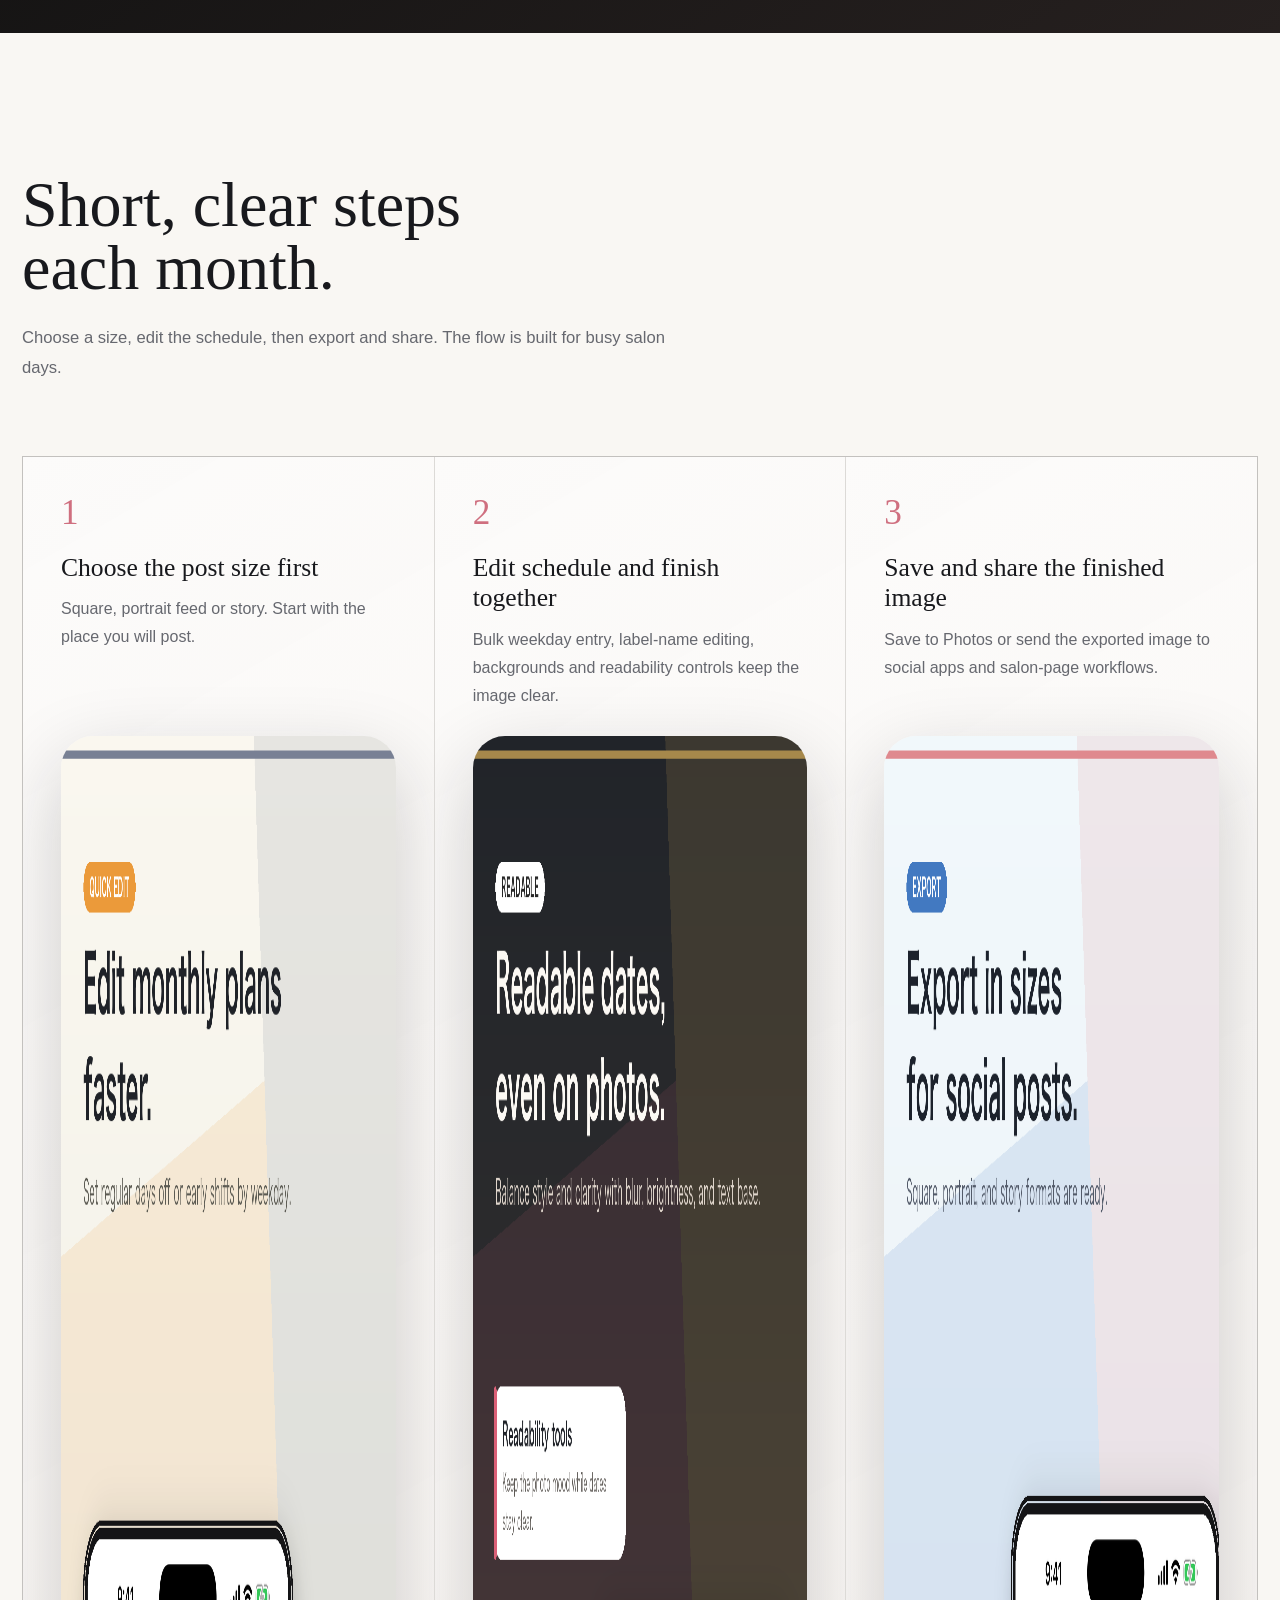
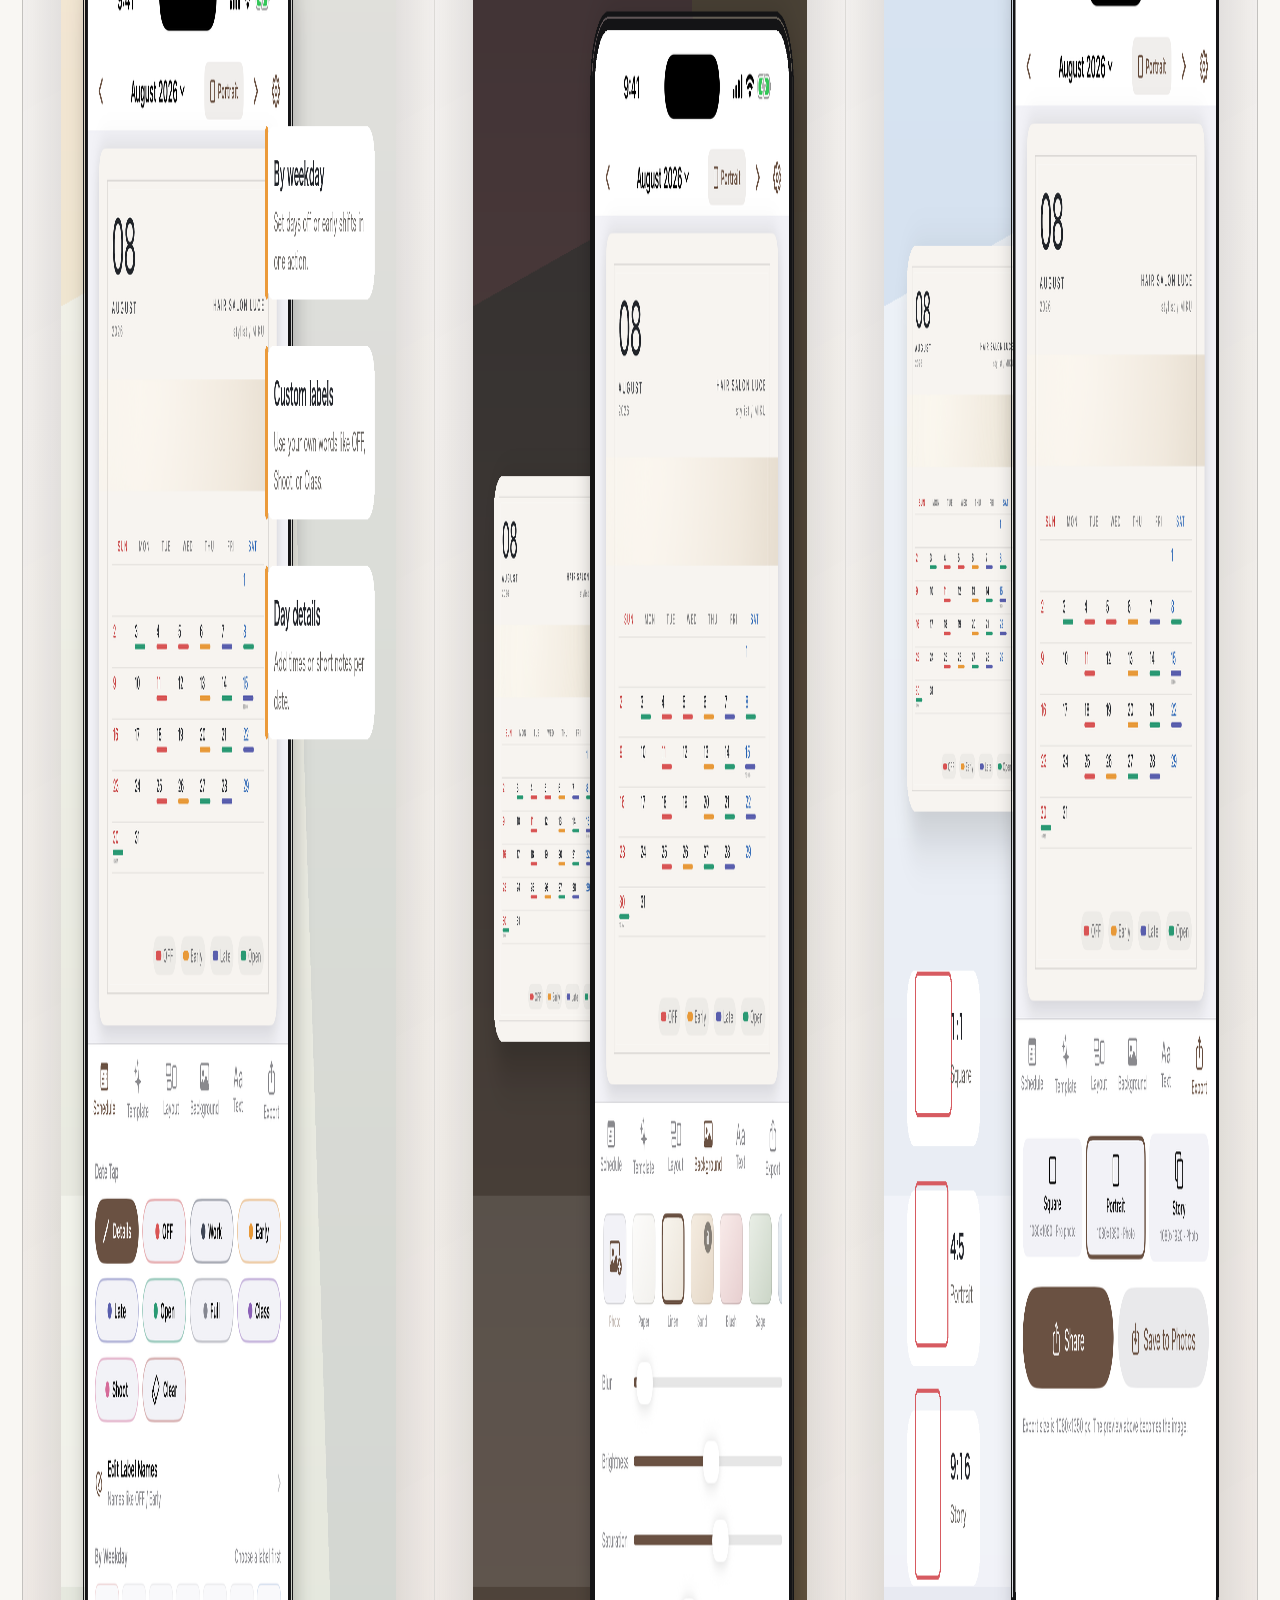
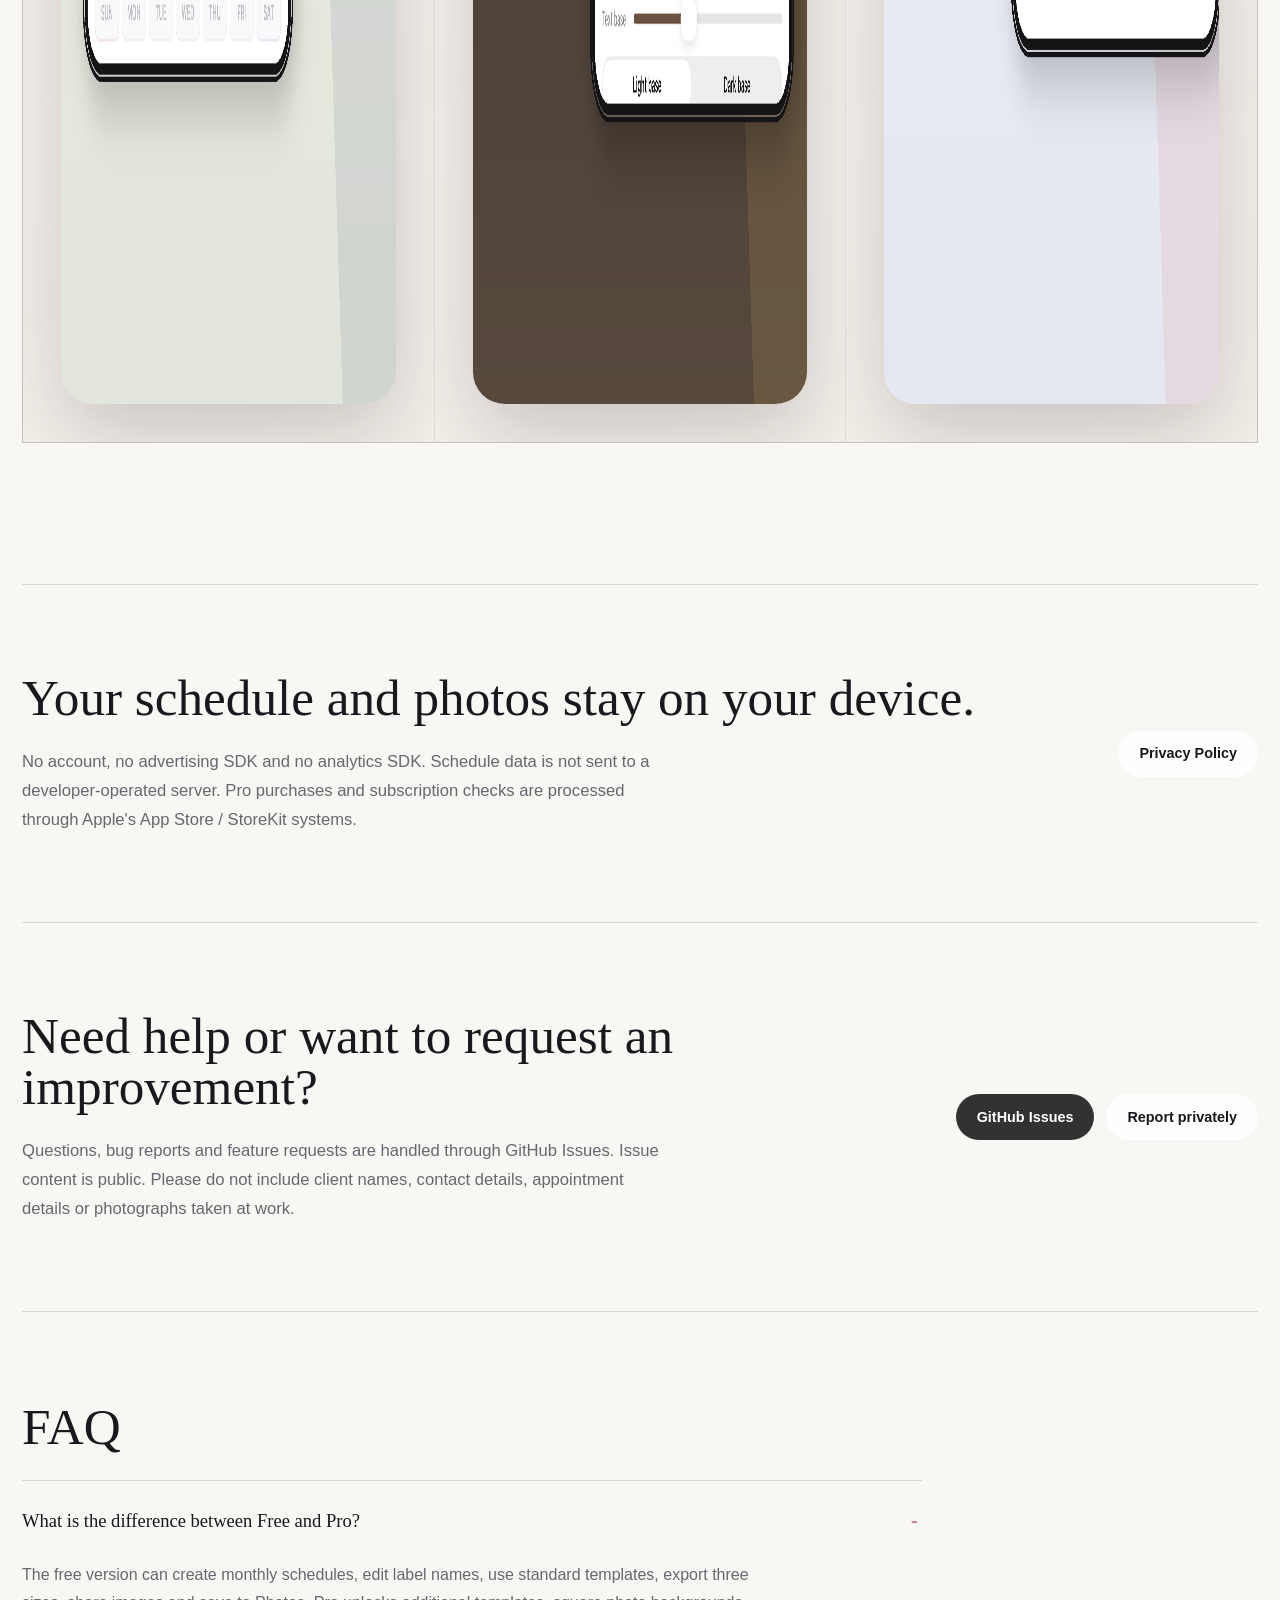
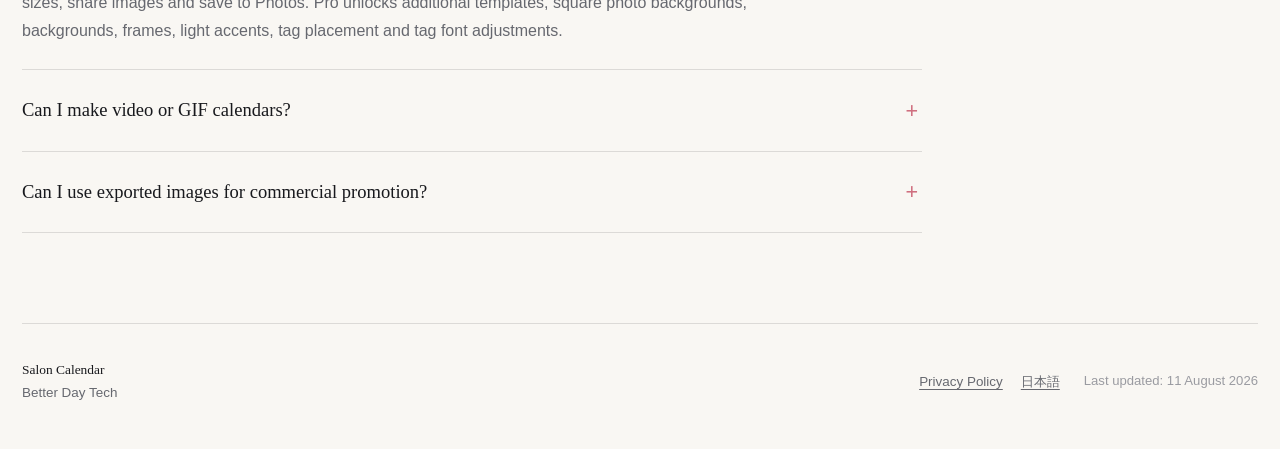
==== commit 76237e82: "Redesign Salon Calendar support site" ====
--- a/docs/en/index.html
+++ b/docs/en/index.html
@@ -6,9 +6,10 @@
 <title>Salon Calendar | Better Day Tech</title>
 <meta name="description" content="Salon Calendar turns a stylist's monthly availability into a polished image clients can read before they book.">
 <link rel="stylesheet" href="../assets/style.css">
+<script src="../assets/site.js" defer></script>
 </head>
-<body>
-<header class="site-header">
+<body class="home" data-active-mode="stylish">
+<header class="site-header product-header">
   <a class="brand" href="./" aria-label="Salon Calendar home">
     <span class="brand-mark" aria-hidden="true"></span>
     <span>
@@ -17,297 +18,195 @@
     </span>
   </a>
   <nav class="nav" aria-label="Main navigation">
-    <a href="#features">Features</a>
     <a href="#styles">Styles</a>
-    <a href="#plans">Free / Pro</a>
+    <a href="#pro">Pro</a>
     <a href="#workflow">Workflow</a>
     <a href="#privacy">Privacy</a>
-    <a href="#faq">FAQ</a>
+    <a href="#support">Support</a>
     <a href="../">日本語</a>
   </nav>
 </header>
 
 <main>
-  <section class="hero">
+  <section class="cinema-hero" aria-labelledby="hero-title">
     <div class="hero-copy">
-      <p class="product-line">Salon Calendar</p>
-      <h1>Salon Calendar</h1>
-      <p class="hero-statement">Turn your monthly schedule into a booking-ready image.</p>
+      <h1 id="hero-title">Turn your monthly schedule into a booking-ready image.</h1>
       <p class="hero-lead">
-        Build a refined calendar image for work days, days off, booking availability, training and shoots,
-        ready for clients to check on your salon page or social channels before they book.
+        Work days, days off, booking slots, training and shoots. Salon Calendar turns the schedule clients check before booking
+        into a polished image for your salon page and social channels.
       </p>
       <div class="hero-actions">
-        <a class="button primary" href="#support">Get support</a>
-        <a class="button ghost" href="privacy.html">Privacy Policy</a>
-      </div>
-      <ul class="trust-list" aria-label="App highlights">
-        <li>Japanese holidays</li>
-        <li>Social export sizes</li>
-        <li>No account required</li>
-      </ul>
-    </div>
-
-    <div class="hero-visual" aria-label="Example monthly schedule image created with Salon Calendar">
-      <div class="poster-stack">
-        <div class="poster-sheet">
-          <div class="poster-band">
-            <span>May 2026</span>
-            <strong>5</strong>
-            <span>Salon Calendar</span>
-          </div>
-          <div class="mini-week">
-            <span>SUN</span><span>MON</span><span>TUE</span><span>WED</span><span>THU</span><span>FRI</span><span>SAT</span>
-          </div>
-          <div class="mini-grid" aria-hidden="true">
-            <span class="muted"></span><span class="muted"></span><span class="muted"></span><span class="muted"></span><span class="muted"></span><span>1</span><span class="sat">2</span>
-            <span class="holiday">3</span><span class="holiday">4</span><span class="holiday">5</span><span class="holiday">6</span><span>7</span><span><b>8</b><em class="early">Early</em></span><span class="sat">9</span>
-            <span class="sun">10</span><span>11</span><span><b>12</b><em class="open">Open</em></span><span>13</span><span>14</span><span>15</span><span class="sat">16</span>
-            <span class="sun">17</span><span>18</span><span>19</span><span><b>20</b><em class="shoot">Shoot</em></span><span>21</span><span>22</span><span class="sat">23</span>
-            <span class="sun">24</span><span><b>25</b><em class="off">Off</em></span><span>26</span><span>27</span><span>28</span><span>29</span><span class="sat">30</span>
-            <span class="sun">31</span><span class="muted"></span><span class="muted"></span><span class="muted"></span><span class="muted"></span><span class="muted"></span><span class="muted"></span>
-          </div>
-          <p class="poster-footer">Designed for your salon page.</p>
-        </div>
-      </div>
-      <div class="ratio-list" aria-label="Export sizes">
-        <span><i class="r r-square"></i>1:1</span>
-        <span><i class="r r-feed"></i>4:5</span>
-        <span><i class="r r-story"></i>9:16</span>
-      </div>
-    </div>
-  </section>
-
-  <section id="features" class="section promise-section">
-    <div class="section-kicker">For stylists</div>
-    <div class="section-head">
-      <h2>Your schedule is part of the booking path.</h2>
+        <a class="button light" href="#styles">See the looks</a>
+        <a class="button dark" href="privacy.html">Privacy</a>
+      </div>
+    </div>
+
+    <div class="poster-cinema" aria-label="Schedule images made with Salon Calendar">
+      <figure class="floating-poster poster-left">
+        <img src="../assets/showcase/editorial-clean.png" alt="A stylish monthly schedule image with generous whitespace" width="1080" height="1350">
+      </figure>
+      <figure class="floating-poster poster-center">
+        <img src="../assets/showcase/heart-wallpaper.png" alt="A cute monthly schedule image with soft pink hearts" width="1080" height="1350">
+      </figure>
+      <figure class="floating-poster poster-right">
+        <img src="../assets/showcase/mode-black.png" alt="A cool black monthly schedule image" width="1080" height="1350">
+      </figure>
+    </div>
+
+    <div class="hero-strip" aria-label="Main features">
+      <span>Japanese holidays</span>
+      <span>iPhone / iPad</span>
+      <span>3 export sizes</span>
+      <span>No account</span>
+    </div>
+  </section>
+
+  <section id="styles" class="mode-story" aria-labelledby="styles-title">
+    <div class="mode-sticky">
+      <div class="mode-copy">
+        <h2 id="styles-title"><span>Cute,</span><span>cool,</span><span>or quietly editorial.</span></h2>
+        <p>
+          A schedule image is part of the booking path. Salon Calendar keeps dates readable while letting the post
+          carry the mood of your salon, your feed and your personal brand.
+        </p>
+        <div class="mode-indicator" aria-hidden="true">
+          <span data-mode-dot="stylish">STYLISH</span>
+          <span data-mode-dot="cute">CUTE</span>
+          <span data-mode-dot="cool">COOL</span>
+        </div>
+      </div>
+      <div class="mode-visual" aria-hidden="true">
+        <img data-mode-image="stylish" src="../assets/showcase/editorial-clean.png" alt="" width="1080" height="1350">
+        <img data-mode-image="cute" src="../assets/showcase/heart-wallpaper.png" alt="" width="1080" height="1350">
+        <img data-mode-image="cool" src="../assets/showcase/mode-black.png" alt="" width="1080" height="1350">
+      </div>
+    </div>
+
+    <div class="mode-steps">
+      <article class="mode-step" data-mode-step="stylish">
+        <span>01</span>
+        <h3>Whitespace that feels professional.</h3>
+        <p>Fine rules, balanced dates and calm margins. A clean schedule image that works on salon pages and social feeds.</p>
+      </article>
+      <article class="mode-step" data-mode-step="cute">
+        <span>02</span>
+        <h3>Soft color and symbols for a cute post.</h3>
+        <p>Gentle colors, small symbols and friendly typography make the schedule feel approachable without losing clarity.</p>
+      </article>
+      <article class="mode-step" data-mode-step="cool">
+        <span>03</span>
+        <h3>Black, lines and restraint for a mode look.</h3>
+        <p>Dates stay readable even on a dark background, giving stylists a stronger personal-brand option.</p>
+      </article>
+    </div>
+  </section>
+
+  <section id="pro" class="pro-section" aria-labelledby="pro-title">
+    <div class="pro-copy">
+      <h2 id="pro-title"><span>Start free.</span><span>Expand the finish with Pro.</span></h2>
       <p>
-        The image clients see before they book should feel as considered as the salon itself.
-        Salon Calendar keeps availability clear, polished and quick to publish each month.
-      </p>
-    </div>
-    <div class="promise-grid">
-      <article>
-        <span class="number">01</span>
-        <h3>Tap dates to edit</h3>
-        <p>Set days off, work days, early or late shifts, booking status, training, shoots or custom labels.</p>
-      </article>
-      <article>
-        <span class="number">02</span>
-        <h3>Shape the look</h3>
-        <p>Adjust background, type, color and text backing so the calendar stays readable over photos.</p>
-      </article>
-      <article>
-        <span class="number">03</span>
-        <h3>Publish where clients look</h3>
-        <p>Export square, portrait-feed and story sizes, then save to Photos or share to another app. Square exports are photo-free in the free version, and Pro unlocks square photo backgrounds.</p>
-      </article>
-      <article>
-        <span class="number">04</span>
-        <h3>Local-first by design</h3>
-        <p>Your schedule and images stay on your device. No account, ad SDK, analytics SDK or third-party SDK.</p>
-      </article>
-    </div>
-  </section>
-
-  <section id="styles" class="section style-section">
-    <div class="section-kicker">Style range</div>
-    <div class="section-head compact">
-      <h2>Cute, cool and editorial looks.</h2>
+        The free version can create, edit, save and share monthly schedule images.
+        Pro adds templates, photo backgrounds and tag controls for stylists who want more visual range.
+      </p>
+    </div>
+
+    <div class="pro-stage">
+      <figure class="pro-poster free">
+        <span>FREE</span>
+        <img src="../assets/showcase/editorial-clean.png" alt="A clean schedule image available in the free version" width="1080" height="1350">
+      </figure>
+      <figure class="pro-poster pro">
+        <span>PRO</span>
+        <img src="../assets/showcase/photo-lead.png" alt="A photo-background schedule image available with Pro" width="1080" height="1350">
+      </figure>
+      <div class="pro-list" aria-label="Pro features">
+        <div><strong>Templates</strong><span>Additional cute, cool and editorial looks</span></div>
+        <div><strong>Photo backgrounds</strong><span>Square photo-background exports with Pro</span></div>
+        <div><strong>Tag controls</strong><span>Adjust tag placement, tag fonts and the finished tone</span></div>
+        <div><strong>Frames / light</strong><span>Static frame and light accents for still images</span></div>
+      </div>
+    </div>
+
+    <p class="subscription-note">
+      Pro is a monthly or yearly auto-renewable subscription. There is no weekly plan.
+      Price, duration and availability are shown in the App Store purchase sheet in the app.
+    </p>
+  </section>
+
+  <section id="workflow" class="workflow-showcase" aria-labelledby="workflow-title">
+    <div class="section-intro">
+      <h2 id="workflow-title"><span>Short, clear steps</span><span>each month.</span></h2>
+      <p>Choose a size, edit the schedule, then export and share. The flow is built for busy salon days.</p>
+    </div>
+
+    <div class="workflow-grid">
+      <article class="workflow-card">
+        <div>
+          <span>1</span>
+          <h3>Choose the post size first</h3>
+          <p>Square, portrait feed or story. Start with the place you will post.</p>
+        </div>
+        <img src="../assets/showcase/workflow-schedule-en.png" alt="The Salon Calendar schedule editing screen" width="1320" height="2868">
+      </article>
+      <article class="workflow-card">
+        <div>
+          <span>2</span>
+          <h3>Edit schedule and finish together</h3>
+          <p>Bulk weekday entry, label-name editing, backgrounds and readability controls keep the image clear.</p>
+        </div>
+        <img src="../assets/showcase/workflow-background-en.png" alt="The background and readability adjustment screen" width="1320" height="2868">
+      </article>
+      <article class="workflow-card">
+        <div>
+          <span>3</span>
+          <h3>Save and share the finished image</h3>
+          <p>Save to Photos or send the exported image to social apps and salon-page workflows.</p>
+        </div>
+        <img src="../assets/showcase/workflow-export-en.png" alt="The export and sharing screen" width="1320" height="2868">
+      </article>
+    </div>
+  </section>
+
+  <section id="privacy" class="privacy-band" aria-labelledby="privacy-title">
+    <div>
+      <h2 id="privacy-title">Your schedule and photos stay on your device.</h2>
       <p>
-        Version 1.1 strengthens the template direction so the image can carry your style, not just your schedule.
-        The free version still covers the basics, while Pro adds more room to shape the mood of each post.
-      </p>
-    </div>
-    <div class="style-grid" aria-label="Version 1.1 template examples">
-      <article class="style-card editorial">
-        <span class="style-label">Free starter</span>
-        <h3>Editorial Clean</h3>
-        <p>Whitespace and fine rules keep the monthly schedule polished and easy to read before booking.</p>
-      </article>
-      <article class="style-card cute">
-        <span class="style-label">Pro</span>
-        <h3>Heart Wallpaper</h3>
-        <p>Soft backgrounds, hearts and gentle type for a cute social post.</p>
-      </article>
-      <article class="style-card cool">
-        <span class="style-label">Pro</span>
-        <h3>Mode Collage</h3>
-        <p>Photo layering, large month numbers and thin linework for a fashion-editorial feel.</p>
-      </article>
-    </div>
-  </section>
-
-  <section id="plans" class="section plan-section">
-    <div class="section-kicker">Free / Pro</div>
-    <div class="section-head compact">
-      <h2>Start free. Add Pro when you want more finish.</h2>
+        No account, no advertising SDK and no analytics SDK. Schedule data is not sent to a developer-operated server.
+        Pro purchases and subscription checks are processed through Apple's App Store / StoreKit systems.
+      </p>
+    </div>
+    <a class="button light" href="privacy.html">Privacy Policy</a>
+  </section>
+
+  <section id="support" class="support-section" aria-labelledby="support-title">
+    <div class="support-copy">
+      <h2 id="support-title">Need help or want to request an improvement?</h2>
       <p>
-        Salon Calendar can create, save and share monthly schedule images for free.
-        Pro is an optional add-on for users who want more visual range in their posts.
-      </p>
-    </div>
-    <div class="plan-grid">
-      <article class="plan-card">
-        <span class="plan-label">Free</span>
-        <h3>Share your monthly schedule clearly</h3>
-        <ul>
-          <li>Monthly calendar creation</li>
-          <li>Schedule labels, editable label names, weekday bulk entry and custom text</li>
-          <li>Standard templates and standard backgrounds</li>
-          <li>Three export sizes, sharing and saving to Photos</li>
-        </ul>
-      </article>
-      <article class="plan-card featured">
-        <span class="plan-label">Pro</span>
-        <h3>More looks for your posts</h3>
-        <p class="plan-intro">Pro is available as a monthly or yearly auto-renewable subscription. There is no weekly plan.</p>
-        <ul>
-          <li>Additional cute, cool and editorial templates</li>
-          <li>Additional backgrounds and photo-aware finishing options</li>
-          <li>Square photo backgrounds</li>
-          <li>Additional frames such as film-style borders</li>
-          <li>Static light accents for finished images</li>
-          <li>Tag placement and tag font adjustments</li>
-        </ul>
-        <p class="plan-note">
-          Pro is an auto-renewable subscription. Price, duration and availability are shown in the App Store purchase sheet in the app.
-          Purchase, restore, cancellation and refund handling are processed by Apple through the App Store.
-        </p>
-      </article>
-    </div>
-  </section>
-
-  <section id="workflow" class="section workflow-section">
-    <div class="section-kicker">Workflow</div>
-    <div class="section-head compact">
-      <h2>Three steps each month.</h2>
-      <p>Choose the post size, enter the schedule, export a polished image. The flow is made for busy salon days.</p>
-    </div>
-    <ol class="workflow">
-      <li>
-        <span>1</span>
-        <h3>Choose the post size</h3>
-        <p>Start with square, portrait-feed or story size so the design matches where you will post it.</p>
-      </li>
-      <li>
-        <span>2</span>
-        <h3>Set the month and schedule</h3>
-        <p>Choose the month, then add labels by date or weekday. Japanese public holidays are calculated automatically.</p>
-      </li>
-      <li>
-        <span>3</span>
-        <h3>Export and share</h3>
-        <p>Export the preview as an image for feed posts, stories and salon pages, then save or share it from iOS.</p>
-      </li>
-    </ol>
-  </section>
-
-  <section id="privacy" class="section privacy-ribbon">
-    <div>
-      <div class="section-kicker">Local first</div>
-      <h2>Your schedule and salon information stay on your device.</h2>
-    </div>
-    <ul>
-      <li>No account or login</li>
-      <li>No schedule data sent to a developer-operated server</li>
-      <li>No ads, analytics or third-party SDKs</li>
-      <li>Support pages open only when you choose to visit them</li>
-    </ul>
-  </section>
-
-  <section class="section specs-section">
-    <div class="section-kicker">Specifications</div>
-    <div class="spec-layout">
-      <div>
-        <h2>App details</h2>
-        <p>Basic information for App Store review, salon teams and support checks.</p>
-      </div>
-      <table>
-        <tr><th>Requires</th><td>iOS 17.0 or later</td></tr>
-        <tr><th>Devices</th><td>iPhone / iPad</td></tr>
-        <tr><th>Export sizes</th><td>1080×1080, 1080×1350, 1080×1920</td></tr>
-        <tr><th>Price</th><td>The app is free. Pro is an optional monthly or yearly auto-renewable subscription.</td></tr>
-        <tr><th>Week start</th><td>Sunday or Monday, switchable</td></tr>
-        <tr><th>Holidays</th><td>Japanese public holidays, substitute holidays and citizens' holidays (2007–2099)</td></tr>
-        <tr><th>Network</th><td>No data is sent to any server we operate. No account required.</td></tr>
-      </table>
-    </div>
-  </section>
-
-  <section id="faq" class="section faq-section">
-    <div class="section-kicker">FAQ / Support</div>
-    <div class="faq-layout">
-      <div>
-        <h2>Frequently asked questions</h2>
-        <p>If something looks wrong or export does not behave as expected, start here.</p>
-      </div>
-      <div class="faq-list">
-        <details open>
-          <summary>Where is my schedule stored?</summary>
-          <p>On your device. Nothing is sent to any server we operate. If you back up your device, the data may be included in that backup.</p>
-        </details>
-        <details>
-          <summary>Will my schedule transfer to a new device?</summary>
-          <p>Yes, if you restore from a device backup. Transfers that do not go through a backup will not carry the data over, so we recommend exporting anything important as an image first.</p>
-        </details>
-        <details>
-          <summary>What is the difference between Free and Pro?</summary>
-          <p>The free version can create monthly schedules, enter labels, edit label names, use standard templates and backgrounds, export three sizes, share images and save to Photos. Pro unlocks square photo backgrounds, additional cute, cool and editorial templates, backgrounds, frames, light accents, tag placement and tag font adjustments.</p>
-        </details>
-        <details>
-          <summary>Where can I purchase, restore or cancel Pro?</summary>
-          <p>Tap a Pro feature in the app to open the purchase screen. Pro is offered as monthly or yearly. If you already purchased Pro, use Restore Purchases on that screen. Cancellation and renewal management are available through Manage Subscription on the purchase screen, or in your App Store account settings.</p>
-        </details>
-        <details>
-          <summary>Will my schedule disappear if I cancel Pro?</summary>
-          <p>No. Schedules, headings, label names and imported photos remain. If Pro expires, square photo backgrounds and Pro-only templates, backgrounds, frames, light accents and tag adjustments fall back to free visual options.</p>
-        </details>
-        <details>
-          <summary>A public holiday looks wrong.</summary>
-          <p>Holidays are calculated from the rules in Japanese law. When the law changes, we update the app. Please let us know if you spot a discrepancy.</p>
-        </details>
-        <details>
-          <summary>I can't save the image to Photos.</summary>
-          <p>Permission to add photos may be turned off. Go to Settings -> Apps -> Salon Calendar -> Photos and allow adding photos. You can also share the image directly to another app using the share button.</p>
-        </details>
-        <details>
-          <summary>Dates are hard to read over my background photo.</summary>
-          <p>In the Background tab, increase the text backing or add blur. Text color switches automatically based on photo brightness, and you can also set it manually.</p>
-        </details>
-        <details>
-          <summary>Can I make video or GIF calendars?</summary>
-          <p>The current version creates, saves and shares still calendar images. It does not edit video or export GIF/MP4 or animated calendar files.</p>
-        </details>
-        <details>
-          <summary>Can I use exported images for commercial promotion?</summary>
-          <p>Yes. The exported images are yours. If you imported your own photo as a background, please make sure you hold the rights to that photo.</p>
-        </details>
-      </div>
-    </div>
-  </section>
-
-  <section id="support" class="section contact-section">
-    <div class="contact-panel">
-      <div>
-        <div class="section-kicker">Contact</div>
-        <h2>Support</h2>
-        <p>
-          Questions, bug reports and feature requests are handled through GitHub Issues.
-          Issue content is public. Please do not include client names, contact details,
-          appointment details or photographs taken at work.
-          For anything touching on security or privacy, please use the private channel rather than a public issue.
-        </p>
-        <p class="note">
-          This app is developed and maintained by one person, so we may not be able to reply to every message individually,
-          and we cannot promise a timeframe for any particular fix.
-        </p>
-      </div>
-      <div class="contact-actions">
-        <a class="button primary" href="https://github.com/better-day-tech/salon-calendar-support/issues">GitHub Issues</a>
-        <a class="button ghost" href="https://github.com/better-day-tech/salon-calendar-support/security/advisories/new">Report privately</a>
-      </div>
+        Questions, bug reports and feature requests are handled through GitHub Issues.
+        Issue content is public. Please do not include client names, contact details, appointment details or photographs taken at work.
+      </p>
+    </div>
+    <div class="support-actions">
+      <a class="button dark" href="https://github.com/better-day-tech/salon-calendar-support/issues">GitHub Issues</a>
+      <a class="button light" href="https://github.com/better-day-tech/salon-calendar-support/security/advisories/new">Report privately</a>
+    </div>
+  </section>
+
+  <section class="faq-section compact-faq" aria-labelledby="faq-title">
+    <h2 id="faq-title">FAQ</h2>
+    <div class="faq-list">
+      <details open>
+        <summary>What is the difference between Free and Pro?</summary>
+        <p>The free version can create monthly schedules, edit label names, use standard templates, export three sizes, share images and save to Photos. Pro unlocks additional templates, square photo backgrounds, backgrounds, frames, light accents, tag placement and tag font adjustments.</p>
+      </details>
+      <details>
+        <summary>Can I make video or GIF calendars?</summary>
+        <p>The current version creates, saves and shares still calendar images. It does not edit video or export GIF/MP4 or animated calendar files.</p>
+      </details>
+      <details>
+        <summary>Can I use exported images for commercial promotion?</summary>
+        <p>Yes. The exported images are yours. If you imported your own photo as a background, please make sure you hold the rights to that photo.</p>
+      </details>
     </div>
   </section>
 </main>
--- a/docs/assets/style.css
+++ b/docs/assets/style.css
@@ -1,25 +1,23 @@
 /* Salon Calendar support site.
-   No external fonts or CDN requests: the app's local-first promise should not be undercut by the support site. */
+   Local assets only: no external fonts, CDN, analytics, or tracking requests. */
 
 :root {
   color-scheme: light;
-  --page: #fbfaf7;
-  --paper: #f4efe6;
-  --surface: #fffdf8;
-  --surface-2: #f7f1e7;
-  --ink: #251f1b;
-  --ink-soft: #635a52;
-  --muted: #92887e;
-  --brown: #563928;
-  --brown-2: #82624d;
-  --brown-3: #bba28d;
-  --line: rgba(63, 44, 32, 0.16);
-  --line-strong: rgba(63, 44, 32, 0.32);
-  --red: #c84f4d;
-  --amber: #d99237;
-  --sage: #407c61;
-  --blue: #476f97;
-  --shadow: 0 24px 70px rgba(61, 43, 31, 0.16);
+  --black: #080808;
+  --ink: #18191d;
+  --ink-soft: #66686f;
+  --muted: #9a9ba1;
+  --white: #fbfaf7;
+  --paper: #f3eee9;
+  --line: rgba(24, 25, 29, 0.13);
+  --line-dark: rgba(255, 255, 255, 0.18);
+  --rose: #e7cfd0;
+  --rose-strong: #cf6f7f;
+  --graphite: #2a2d34;
+  --brown: #604837;
+  --blue: #3773bd;
+  --red: #d34d52;
+  --shadow: 0 34px 90px rgba(0, 0, 0, 0.22);
   --serif: "Hiragino Mincho ProN", "Yu Mincho", "YuMincho", "Times New Roman", serif;
   --sans: -apple-system, BlinkMacSystemFont, "Hiragino Sans", "Hiragino Kaku Gothic ProN", "Yu Gothic", Meiryo, sans-serif;
 }
@@ -28,96 +26,135 @@
 
 html {
   -webkit-text-size-adjust: 100%;
-  scroll-behavior: smooth;
+  scroll-behavior: auto;
 }
 
 body {
   margin: 0;
   color: var(--ink);
-  background:
-    radial-gradient(circle at 12% 8%, rgba(187, 162, 141, 0.24), transparent 34rem),
-    linear-gradient(180deg, #fffefa 0%, var(--page) 34rem, var(--page) 100%);
+  background: var(--white);
   font-family: var(--sans);
   font-size: 16px;
-  line-height: 1.8;
-}
-
-body::before {
-  content: "";
-  position: fixed;
-  inset: 0;
-  pointer-events: none;
-  opacity: 0.38;
-  background-image:
-    linear-gradient(rgba(86, 57, 40, 0.035) 1px, transparent 1px),
-    linear-gradient(90deg, rgba(86, 57, 40, 0.025) 1px, transparent 1px);
-  background-size: 36px 36px, 36px 36px;
-  mask-image: linear-gradient(to bottom, black, transparent 72%);
+  line-height: 1.75;
+}
+
+body.home {
+  background: #f9f7f3;
+}
+
+img {
+  display: block;
+  max-width: 100%;
 }
 
 a {
   color: inherit;
-  text-decoration-color: rgba(86, 57, 40, 0.35);
+  text-decoration-color: currentColor;
   text-underline-offset: 0.22em;
 }
 
-a:hover { text-decoration-color: currentColor; }
-
-p { margin: 0; color: var(--ink-soft); }
-
-strong { font-weight: 650; }
+p {
+  margin: 0;
+  color: var(--ink-soft);
+}
+
+strong { font-weight: 700; }
 
 .site-header,
-.hero,
-.section,
+.cinema-hero,
+.mode-story,
+.pro-section,
+.workflow-showcase,
+.privacy-band,
+.support-section,
+.faq-section,
 .site-footer {
-  width: min(1180px, calc(100% - 44px));
+  width: min(1240px, calc(100% - 44px));
   margin-inline: auto;
 }
 
+section[id] {
+  scroll-margin-top: 104px;
+}
+
 .site-header {
-  min-height: 82px;
+  position: sticky;
+  top: 0;
+  z-index: 40;
+  min-height: 74px;
   display: flex;
   align-items: center;
   justify-content: space-between;
   gap: 24px;
-  padding: 18px 0;
+  padding: 16px 0;
+  color: var(--ink);
+}
+
+.home .product-header {
+  position: fixed;
+  left: 50%;
+  transform: translateX(-50%);
+  color: rgba(255, 255, 255, 0.9);
+}
+
+.home.scrolled .product-header {
+  color: var(--ink);
+}
+
+.product-header::before {
+  content: "";
+  position: absolute;
+  inset: 8px -14px;
+  z-index: -1;
+  border: 1px solid transparent;
+  border-radius: 999px;
+  background: transparent;
+  transition: background 220ms ease, border-color 220ms ease, box-shadow 220ms ease;
+}
+
+.home.scrolled .product-header::before,
+body:not(.home) .site-header::before {
+  background: rgba(255, 252, 247, 0.82);
+  border-color: rgba(24, 25, 29, 0.08);
+  box-shadow: 0 14px 50px rgba(0, 0, 0, 0.08);
+  backdrop-filter: blur(18px);
 }
 
 .brand {
   display: inline-flex;
   align-items: center;
   gap: 12px;
+  min-width: 0;
   text-decoration: none;
-  min-width: 0;
 }
 
 .brand-mark {
-  width: 36px;
-  height: 36px;
-  border: 1px solid var(--line-strong);
+  width: 34px;
+  height: 34px;
+  border: 1px solid currentColor;
+  border-radius: 8px;
+  opacity: 0.9;
   background:
-    linear-gradient(var(--brown) 0 28%, transparent 28%),
-    repeating-linear-gradient(0deg, transparent 0 8px, var(--line) 8px 9px),
-    repeating-linear-gradient(90deg, transparent 0 8px, var(--line) 8px 9px),
-    var(--surface);
-  box-shadow: 0 10px 24px rgba(61, 43, 31, 0.10);
+    linear-gradient(currentColor 0 22%, transparent 22%),
+    repeating-linear-gradient(0deg, transparent 0 7px, currentColor 7px 8px),
+    repeating-linear-gradient(90deg, transparent 0 7px, currentColor 7px 8px);
 }
 
 .brand strong {
   display: block;
-  color: var(--ink);
   font-family: var(--serif);
-  font-size: 1.04rem;
+  font-size: 1rem;
   font-weight: 600;
-  line-height: 1.25;
+  line-height: 1.18;
 }
 
 .brand small {
   display: block;
-  color: var(--muted);
-  font-size: 0.72rem;
-  letter-spacing: 0.10em;
+  margin-top: 1px;
+  color: currentColor;
+  font-size: 0.68rem;
+  letter-spacing: 0.08em;
+  opacity: 0.72;
   text-transform: uppercase;
 }
 
@@ -125,537 +162,517 @@
   display: flex;
   align-items: center;
   gap: clamp(14px, 2vw, 28px);
-  color: var(--ink-soft);
   font-size: 0.86rem;
   white-space: nowrap;
 }
 
 .nav a {
   text-decoration: none;
-}
-
-.nav a:hover {
-  color: var(--ink);
-}
-
-.hero {
-  display: grid;
-  grid-template-columns: minmax(0, 0.92fr) minmax(420px, 1.08fr);
+  opacity: 0.72;
+  transition: opacity 160ms ease;
+}
+
+.nav a:hover { opacity: 1; }
+
+.cinema-hero {
+  min-height: 100svh;
+  width: 100%;
+  position: relative;
+  overflow: clip;
+  display: grid;
+  grid-template-columns: minmax(500px, 0.9fr) minmax(520px, 1fr);
   align-items: center;
-  gap: clamp(34px, 5vw, 78px);
-  padding: 34px 0 48px;
-}
-
-.product-line,
-.section-kicker {
-  color: var(--brown-2);
-  font-size: 0.76rem;
-  font-weight: 650;
-  letter-spacing: 0.18em;
-  text-transform: uppercase;
-}
-
-.hero h1,
-.section h2,
-.privacy-page h1 {
+  gap: clamp(24px, 4vw, 66px);
+  padding: 132px max(22px, calc((100vw - 1240px) / 2)) 78px;
+  color: white;
+  background:
+    radial-gradient(circle at 72% 50%, rgba(231, 207, 208, 0.34), transparent 24rem),
+    radial-gradient(circle at 86% 12%, rgba(255, 255, 255, 0.20), transparent 15rem),
+    linear-gradient(115deg, #050505 0%, #11100f 48%, #342a26 100%);
+}
+
+.cinema-hero::after {
+  content: "";
+  position: absolute;
+  inset: auto 0 0;
+  height: 34%;
+  pointer-events: none;
+  background: linear-gradient(to bottom, transparent, rgba(249, 247, 243, 0.96));
+}
+
+.hero-copy {
+  position: relative;
+  z-index: 2;
+  min-width: 0;
+}
+
+.hero-copy h1,
+.mode-copy h2,
+.pro-copy h2,
+.section-intro h2,
+.privacy-band h2,
+.support-section h2,
+.faq-section h2,
+.privacy-page h1,
+.policy-summary h2,
+.policy-section h2 {
+  margin: 0;
   font-family: var(--serif);
   font-weight: 500;
   letter-spacing: 0;
-  color: var(--ink);
-}
-
-.hero h1 {
-  margin: 22px 0 8px;
-  font-size: clamp(3.2rem, 6.8vw, 5.4rem);
-  line-height: 0.98;
-}
-
-.hero h1 .line {
+}
+
+.hero-copy h1 {
+  max-width: 780px;
+  font-size: clamp(2.75rem, 3.7vw, 3.45rem);
+  line-height: 1.07;
+  overflow-wrap: normal;
+  text-wrap: normal;
+}
+
+.hero-copy h1 span {
   display: block;
-}
-
-.hero-statement {
-  max-width: 720px;
-  color: var(--ink);
-  font-family: var(--serif);
-  font-size: clamp(1.48rem, 2.45vw, 2.34rem);
-  line-height: 1.16;
+  white-space: nowrap;
 }
 
 .hero-lead {
-  max-width: 660px;
-  margin-top: 24px;
-  font-size: clamp(1rem, 1.35vw, 1.14rem);
+  max-width: 620px;
+  margin-top: 26px;
+  color: rgba(255, 255, 255, 0.76);
+  font-size: clamp(1.02rem, 1.45vw, 1.22rem);
 }
 
 .hero-actions {
   display: flex;
   flex-wrap: wrap;
   gap: 12px;
-  margin-top: 30px;
+  margin-top: 34px;
 }
 
 .button {
   display: inline-flex;
+  min-height: 46px;
   align-items: center;
   justify-content: center;
-  min-height: 48px;
   padding: 0 20px;
-  border: 1px solid var(--line-strong);
+  border: 1px solid currentColor;
+  border-radius: 999px;
+  font-size: 0.9rem;
+  font-weight: 700;
+  line-height: 1;
   text-decoration: none;
-  font-size: 0.92rem;
-  font-weight: 650;
-  line-height: 1;
-  transition: transform 160ms ease, border-color 160ms ease, background 160ms ease;
+  transition: transform 180ms ease, opacity 180ms ease, background 180ms ease;
 }
 
 .button:hover {
   transform: translateY(-1px);
 }
 
-.button.primary {
-  color: #fff8ed;
-  background: linear-gradient(135deg, var(--brown), #3b2519);
+.button.light {
+  color: var(--ink);
+  background: rgba(255, 255, 255, 0.92);
   border-color: transparent;
-  box-shadow: 0 16px 34px rgba(60, 38, 25, 0.20);
-}
-
-.button.ghost {
-  color: var(--ink);
-  background: rgba(255, 253, 248, 0.52);
-}
-
-.trust-list {
+}
+
+.button.dark {
+  color: white;
+  background: rgba(8, 8, 8, 0.82);
+  border-color: transparent;
+}
+
+.poster-cinema {
+  position: relative;
+  z-index: 1;
+  min-height: min(72vw, 720px);
+}
+
+.floating-poster {
+  position: absolute;
+  width: min(34vw, 386px);
+  margin: 0;
+  border-radius: 6px;
+  overflow: hidden;
+  background: #fff;
+  box-shadow: var(--shadow);
+}
+
+.floating-poster img {
+  width: 100%;
+  height: auto;
+}
+
+.poster-left {
+  left: 0;
+  top: 15%;
+  transform: rotate(-7deg);
+  filter: brightness(0.94);
+}
+
+.poster-center {
+  left: 28%;
+  top: 1%;
+  z-index: 3;
+  width: min(35vw, 414px);
+  transform: translateY(2%) rotate(0.5deg);
+  box-shadow: 0 46px 110px rgba(234, 172, 185, 0.28), var(--shadow);
+}
+
+.poster-right {
+  right: 0;
+  top: 14%;
+  transform: rotate(6deg);
+}
+
+.hero-strip {
+  position: absolute;
+  left: max(22px, calc((100vw - 1240px) / 2));
+  right: max(22px, calc((100vw - 1240px) / 2));
+  bottom: 28px;
+  z-index: 2;
   display: flex;
   flex-wrap: wrap;
-  gap: 18px;
-  margin: 30px 0 0;
-  padding: 0;
-  list-style: none;
-  color: var(--ink-soft);
-  font-size: 0.88rem;
-}
-
-.trust-list li {
+  justify-content: center;
+  gap: 10px;
+}
+
+.hero-strip span {
   display: inline-flex;
+  min-height: 34px;
   align-items: center;
-  gap: 9px;
-}
-
-.trust-list li::before {
+  padding: 0 14px;
+  border: 1px solid rgba(255, 255, 255, 0.18);
+  border-radius: 999px;
+  color: rgba(255, 255, 255, 0.78);
+  background: rgba(255, 255, 255, 0.08);
+  backdrop-filter: blur(16px);
+  font-size: 0.78rem;
+  font-weight: 700;
+}
+
+.mode-story {
+  display: grid;
+  grid-template-columns: minmax(0, 1fr) minmax(320px, 0.58fr);
+  gap: clamp(32px, 6vw, 94px);
+  padding: clamp(62px, 8vw, 110px) 0 clamp(66px, 9vw, 118px);
+}
+
+.mode-sticky {
+  position: sticky;
+  top: 108px;
+  display: grid;
+  grid-template-columns: minmax(0, 0.84fr) minmax(300px, 0.7fr);
+  align-items: start;
+  gap: clamp(28px, 5vw, 76px);
+}
+
+.mode-copy h2,
+.pro-copy h2,
+.section-intro h2,
+.privacy-band h2,
+.support-section h2,
+.faq-section h2 {
+  font-size: clamp(2.55rem, 5vw, 5.5rem);
+  line-height: 0.98;
+}
+
+.mode-copy h2 {
+  max-width: 680px;
+  font-size: clamp(2.45rem, 4vw, 4.7rem);
+  line-height: 1.04;
+}
+
+.mode-copy h2 span,
+.pro-copy h2 span,
+.section-intro h2 span {
+  display: block;
+}
+
+html[lang="ja"] .mode-copy h2 span {
+  white-space: nowrap;
+}
+
+.mode-copy p,
+.pro-copy p,
+.section-intro p,
+.privacy-band p,
+.support-copy p {
+  max-width: 650px;
+  margin-top: 24px;
+  font-size: clamp(1rem, 1.3vw, 1.15rem);
+}
+
+.mode-indicator {
+  display: grid;
+  gap: 12px;
+  margin-top: 40px;
+  color: var(--muted);
+  font-size: 0.76rem;
+  font-weight: 800;
+  letter-spacing: 0.16em;
+}
+
+.mode-indicator span {
+  display: flex;
+  align-items: center;
+  gap: 12px;
+  transition: color 180ms ease, transform 180ms ease;
+}
+
+.mode-indicator span::before {
   content: "";
   width: 7px;
   height: 7px;
   border-radius: 50%;
-  background: var(--sage);
-}
-
-.hero-visual {
+  border: 1px solid currentColor;
+}
+
+body[data-active-mode="stylish"] [data-mode-dot="stylish"],
+body[data-active-mode="cute"] [data-mode-dot="cute"],
+body[data-active-mode="cool"] [data-mode-dot="cool"] {
+  color: var(--ink);
+  transform: translateX(5px);
+}
+
+body[data-active-mode="stylish"] [data-mode-dot="stylish"]::before,
+body[data-active-mode="cute"] [data-mode-dot="cute"]::before,
+body[data-active-mode="cool"] [data-mode-dot="cool"]::before {
+  background: currentColor;
+}
+
+.mode-visual {
   position: relative;
-  min-height: 480px;
-  display: grid;
-  grid-template-columns: minmax(0, 1fr) 92px;
+  min-height: min(72vw, 610px);
+}
+
+.mode-visual img {
+  position: absolute;
+  inset: 0;
+  width: min(100%, 430px);
+  margin: auto;
+  border-radius: 6px;
+  box-shadow: 0 36px 96px rgba(24, 25, 29, 0.18);
+  opacity: 0;
+  transform: translateY(26px) scale(0.94);
+  transition: opacity 420ms ease, transform 520ms cubic-bezier(0.2, 0.7, 0.2, 1);
+}
+
+body[data-active-mode="stylish"] [data-mode-image="stylish"],
+body[data-active-mode="cute"] [data-mode-image="cute"],
+body[data-active-mode="cool"] [data-mode-image="cool"] {
+  opacity: 1;
+  transform: translateY(0) scale(1);
+}
+
+.mode-steps {
+  display: grid;
+  gap: 18px;
+  padding-top: 20svh;
+}
+
+.mode-step {
+  min-height: 54svh;
+  display: flex;
+  flex-direction: column;
+  justify-content: center;
+  border-top: 1px solid var(--line);
+}
+
+.mode-step span,
+.workflow-card span {
+  color: var(--rose-strong);
+  font-family: var(--serif);
+  font-size: 2.2rem;
+  line-height: 1;
+}
+
+.mode-step h3 {
+  max-width: 430px;
+  margin: 26px 0 0;
+  font-family: var(--serif);
+  font-size: clamp(1.55rem, 2.2vw, 2.35rem);
+  font-weight: 500;
+  line-height: 1.18;
+}
+
+.mode-step p {
+  max-width: 420px;
+  margin-top: 16px;
+}
+
+.pro-section {
+  width: 100%;
+  overflow: clip;
+  padding: clamp(80px, 11vw, 150px) max(22px, calc((100vw - 1240px) / 2));
+  color: white;
+  background:
+    radial-gradient(circle at 82% 16%, rgba(214, 161, 171, 0.22), transparent 22rem),
+    linear-gradient(145deg, #080808 0%, #111111 58%, #26201f 100%);
+}
+
+.pro-copy {
+  max-width: 840px;
+}
+
+.pro-copy p,
+.subscription-note {
+  color: rgba(255, 255, 255, 0.72);
+}
+
+.pro-stage {
+  display: grid;
+  grid-template-columns: minmax(180px, 0.52fr) minmax(220px, 0.62fr) minmax(300px, 0.8fr);
   align-items: center;
-  gap: 24px;
-}
-
-.poster-stack {
+  gap: clamp(20px, 4vw, 58px);
+  margin-top: clamp(54px, 7vw, 86px);
+}
+
+.pro-poster {
   position: relative;
-  isolation: isolate;
-}
-
-.poster-stack::before {
-  content: "";
+  margin: 0;
+}
+
+.pro-poster img {
+  border-radius: 5px;
+  box-shadow: 0 36px 110px rgba(0, 0, 0, 0.42);
+}
+
+.pro-poster.free {
+  transform: rotate(-4deg);
+  opacity: 0.9;
+}
+
+.pro-poster.pro {
+  transform: translateY(-22px) rotate(4deg);
+}
+
+.pro-poster span {
   position: absolute;
-  inset: 34px 26px -28px 44px;
-  z-index: -1;
-  border: 1px solid var(--line);
-  background: linear-gradient(135deg, rgba(255,255,255,0.65), rgba(231,218,200,0.28));
-  transform: rotate(-4deg);
-  box-shadow: var(--shadow);
-}
-
-.poster-sheet {
-  width: min(100%, 430px);
-  margin-inline: auto;
-  background:
-    linear-gradient(90deg, rgba(86,57,40,0.025) 1px, transparent 1px),
-    linear-gradient(0deg, rgba(86,57,40,0.025) 1px, transparent 1px),
-    var(--surface);
-  background-size: 26px 26px;
-  border: 1px solid rgba(86, 57, 40, 0.14);
-  box-shadow: var(--shadow);
-  padding: clamp(24px, 4vw, 42px);
-  transform: rotate(2.4deg);
-}
-
-.poster-band {
-  min-height: 88px;
-  display: grid;
-  grid-template-columns: 1fr auto 1fr;
+  left: 20px;
+  top: -18px;
+  z-index: 2;
+  display: inline-flex;
+  min-height: 34px;
   align-items: center;
+  padding: 0 13px;
+  border-radius: 999px;
+  color: white;
+  background: #050505;
+  font-size: 0.74rem;
+  font-weight: 800;
+  letter-spacing: 0.12em;
+}
+
+.pro-list {
+  display: grid;
+  border-top: 1px solid var(--line-dark);
+}
+
+.pro-list div {
+  display: grid;
+  grid-template-columns: minmax(110px, 0.4fr) 1fr;
   gap: 18px;
-  padding: 18px 24px;
-  color: #fff8ed;
-  background: linear-gradient(135deg, var(--brown-2), var(--brown));
-}
-
-.poster-band span {
-  font-family: var(--serif);
-  font-size: 0.82rem;
-}
-
-.poster-band span:last-child {
-  text-align: right;
-}
-
-.poster-band strong {
-  font-family: var(--serif);
-  font-size: clamp(3.4rem, 8vw, 5.4rem);
-  font-weight: 400;
-  line-height: 1;
-}
-
-.mini-week,
-.mini-grid {
-  display: grid;
-  grid-template-columns: repeat(7, minmax(0, 1fr));
-}
-
-.mini-week {
-  margin-top: 28px;
-  padding-bottom: 10px;
-  border-bottom: 1px solid var(--line-strong);
-  color: var(--muted);
-  font-size: 0.62rem;
-  letter-spacing: 0.12em;
-}
-
-.mini-week span:first-child,
-.mini-grid .sun,
-.mini-grid .holiday { color: var(--red); }
-
-.mini-week span:last-child,
-.mini-grid .sat { color: var(--blue); }
-
-.mini-grid {
-  border-left: 1px solid var(--line);
-  border-top: 1px solid var(--line);
-}
-
-.mini-grid > span {
-  min-height: 44px;
-  position: relative;
-  padding: 6px;
-  border-right: 1px solid var(--line);
-  border-bottom: 1px solid var(--line);
-  color: var(--ink-soft);
-  font-family: var(--serif);
-  font-size: 0.82rem;
-}
-
-.mini-grid .muted {
-  background: rgba(86, 57, 40, 0.025);
-}
-
-.mini-grid em {
-  position: absolute;
-  left: 6px;
-  right: 6px;
-  bottom: 6px;
-  display: block;
-  padding: 2px 3px;
+  padding: 18px 0;
+  border-bottom: 1px solid var(--line-dark);
+}
+
+.pro-list strong {
   color: white;
-  font-family: var(--sans);
-  font-size: clamp(0.46rem, 1.1vw, 0.58rem);
-  font-style: normal;
-  font-weight: 700;
-  line-height: 1.2;
-  text-align: center;
-}
-
-.mini-grid .off { background: var(--red); }
-.mini-grid .early { background: var(--amber); }
-.mini-grid .open { background: var(--sage); }
-.mini-grid .shoot { background: #735d8f; }
-
-.poster-footer {
-  margin-top: 30px;
-  color: var(--brown-2);
-  font-family: var(--serif);
+}
+
+.pro-list span {
+  color: rgba(255, 255, 255, 0.66);
+}
+
+.subscription-note {
+  max-width: 780px;
+  margin-top: 36px;
   font-size: 0.9rem;
-  text-align: center;
-}
-
-.ratio-list {
-  display: grid;
-  gap: 20px;
-  color: var(--ink-soft);
-  font-size: 0.82rem;
-}
-
-.ratio-list span {
-  display: grid;
-  gap: 8px;
-  justify-items: center;
-}
-
-.r {
-  display: block;
-  border: 1px solid var(--line-strong);
-  background: rgba(255, 253, 248, 0.48);
-}
-
-.r-square { width: 24px; height: 24px; }
-.r-feed { width: 24px; height: 30px; }
-.r-story { width: 22px; height: 40px; }
-
-.section {
-  padding: clamp(64px, 9vw, 118px) 0;
-  border-top: 1px solid var(--line);
-}
-
-.section-head {
-  display: grid;
-  grid-template-columns: minmax(0, 0.86fr) minmax(280px, 0.72fr);
-  align-items: end;
-  gap: clamp(24px, 5vw, 86px);
-  margin-top: 12px;
-}
-
-.section-head.compact {
-  max-width: 760px;
-  display: block;
-}
-
-.section h2,
-.privacy-page h1 {
-  margin: 0;
-  font-size: clamp(2.15rem, 4.4vw, 4.9rem);
-  line-height: 1.05;
-}
-
-.section h3 {
-  margin: 0;
-  color: var(--ink);
-  font-family: var(--serif);
-  font-size: 1.26rem;
-  font-weight: 500;
-  line-height: 1.35;
-}
-
-.promise-grid {
-  display: grid;
-  grid-template-columns: repeat(4, minmax(0, 1fr));
-  gap: 1px;
-  margin-top: 54px;
-  background: var(--line);
-  border-top: 1px solid var(--line);
-  border-bottom: 1px solid var(--line);
-}
-
-.promise-grid article {
-  min-height: 270px;
-  padding: clamp(22px, 3vw, 34px);
-  background: color-mix(in srgb, var(--page) 88%, white);
-}
-
-.number {
-  display: block;
-  margin-bottom: 54px;
-  color: var(--brown-2);
-  font-family: var(--serif);
-  font-size: 2.7rem;
-  line-height: 1;
-}
-
-.promise-grid p,
-.workflow p,
-.spec-layout p,
-.faq-layout > div > p {
-  margin-top: 14px;
-  font-size: 0.96rem;
-}
-
-.workflow {
+}
+
+.workflow-showcase {
+  padding: clamp(84px, 11vw, 150px) 0;
+}
+
+.section-intro {
+  max-width: 860px;
+}
+
+.workflow-grid {
   display: grid;
   grid-template-columns: repeat(3, minmax(0, 1fr));
   gap: 1px;
-  margin: 48px 0 0;
-  padding: 0;
-  list-style: none;
+  margin-top: clamp(44px, 6vw, 74px);
   background: var(--line);
   border: 1px solid var(--line);
 }
 
-.workflow li {
-  min-height: 270px;
-  padding: clamp(24px, 3.5vw, 42px);
-  background: var(--surface);
-}
-
-.workflow span {
-  display: inline-grid;
-  place-items: center;
-  width: 40px;
-  height: 40px;
-  margin-bottom: 54px;
-  color: #fff8ed;
-  background: var(--brown);
+.workflow-card {
+  min-height: 760px;
+  overflow: hidden;
+  display: grid;
+  grid-template-rows: auto 1fr;
+  gap: 26px;
+  padding: clamp(24px, 3vw, 38px);
+  background:
+    linear-gradient(150deg, rgba(255, 255, 255, 0.78), rgba(245, 239, 233, 0.72)),
+    var(--paper);
+}
+
+.workflow-card h3 {
+  margin: 20px 0 0;
   font-family: var(--serif);
-}
-
-.plan-grid {
-  display: grid;
-  grid-template-columns: repeat(2, minmax(0, 1fr));
-  gap: 1px;
-  margin-top: 48px;
-  background: var(--line);
-  border: 1px solid var(--line);
-}
-
-.plan-card {
-  min-height: 360px;
-  padding: clamp(24px, 4vw, 42px);
-  background: var(--surface);
-}
-
-.plan-card.featured {
-  color: #fff8ed;
-  background:
-    linear-gradient(135deg, rgba(255,255,255,0.10), transparent 42%),
-    linear-gradient(145deg, var(--brown), #2d1c14 72%);
-}
-
-.plan-card h3 {
-  margin-top: 22px;
-}
-
-.plan-card.featured h3,
-.plan-card.featured p,
-.plan-card.featured li {
-  color: #fff8ed;
-}
-
-.plan-label {
-  display: inline-flex;
+  font-size: clamp(1.4rem, 2vw, 2rem);
+  font-weight: 500;
+  line-height: 1.2;
+}
+
+.workflow-card p {
+  margin-top: 12px;
+}
+
+.workflow-card img {
+  width: min(100%, 340px);
+  align-self: end;
+  justify-self: center;
+  border-radius: 32px;
+  box-shadow: 0 28px 80px rgba(24, 25, 29, 0.20);
+}
+
+.privacy-band,
+.support-section {
+  display: grid;
+  grid-template-columns: minmax(0, 1fr) auto;
   align-items: center;
-  min-height: 32px;
-  padding: 0 12px;
-  border: 1px solid var(--line-strong);
-  color: var(--brown-2);
-  font-size: 0.76rem;
-  font-weight: 750;
-  letter-spacing: 0.14em;
-  text-transform: uppercase;
-}
-
-.plan-card.featured .plan-label {
-  border-color: rgba(255, 248, 237, 0.34);
-  color: #fff8ed;
-}
-
-.plan-card ul {
-  display: grid;
-  gap: 10px;
-  margin: 24px 0 0;
-  padding: 0;
-  list-style: none;
-}
-
-.plan-card li {
-  display: grid;
-  grid-template-columns: 18px 1fr;
-  gap: 10px;
-  color: var(--ink-soft);
-}
-
-.plan-card li::before {
-  content: "";
-  width: 8px;
-  height: 8px;
-  margin-top: 0.72em;
-  background: var(--sage);
-  transform: rotate(45deg);
-}
-
-.plan-card.featured li::before {
-  background: var(--brown-3);
-}
-
-.plan-note {
-  margin-top: 24px;
-  font-size: 0.88rem;
-}
-
-.privacy-ribbon {
-  display: grid;
-  grid-template-columns: minmax(0, 0.78fr) minmax(280px, 0.62fr);
-  gap: clamp(28px, 6vw, 92px);
-  align-items: center;
-  padding-block: clamp(52px, 7vw, 84px);
-}
-
-.privacy-ribbon ul {
-  margin: 0;
-  padding: 0;
-  list-style: none;
-  display: grid;
+  gap: clamp(28px, 5vw, 72px);
+  padding: clamp(50px, 7vw, 88px) 0;
+  border-top: 1px solid var(--line);
+}
+
+.privacy-band h2,
+.support-section h2 {
+  font-size: clamp(2rem, 4vw, 4.2rem);
+}
+
+.support-actions {
+  display: flex;
+  flex-wrap: wrap;
   gap: 12px;
-}
-
-.privacy-ribbon li {
-  display: grid;
-  grid-template-columns: 18px 1fr;
-  gap: 12px;
-  color: var(--ink-soft);
-}
-
-.privacy-ribbon li::before {
-  content: "";
-  width: 10px;
-  height: 10px;
-  margin-top: 0.58em;
-  border: 1px solid var(--sage);
-  transform: rotate(45deg);
-}
-
-.spec-layout,
-.faq-layout {
-  display: grid;
-  grid-template-columns: minmax(260px, 0.52fr) minmax(0, 1fr);
-  gap: clamp(32px, 6vw, 92px);
-  align-items: start;
-}
-
-table {
-  width: 100%;
-  border-collapse: collapse;
-  font-size: 0.94rem;
-}
-
-th,
-td {
-  padding: 17px 0;
-  text-align: left;
-  vertical-align: top;
-  border-bottom: 1px solid var(--line);
-}
-
-th {
-  width: 154px;
-  padding-right: 22px;
-  color: var(--brown-2);
-  font-weight: 700;
-  white-space: nowrap;
-}
-
-td {
-  color: var(--ink-soft);
+  justify-content: flex-end;
+}
+
+.compact-faq {
+  padding: clamp(50px, 7vw, 92px) 0;
+  border-top: 1px solid var(--line);
+}
+
+.compact-faq h2 {
+  font-size: clamp(2rem, 4vw, 4rem);
 }
 
 .faq-list {
-  border-top: 1px solid var(--line-strong);
+  max-width: 900px;
+  margin-top: 28px;
+  border-top: 1px solid var(--line);
 }
 
 details {
@@ -669,7 +686,7 @@
   padding: 24px 48px 24px 0;
   color: var(--ink);
   font-family: var(--serif);
-  font-size: 1.18rem;
+  font-size: 1.16rem;
 }
 
 summary::-webkit-details-marker { display: none; }
@@ -680,7 +697,7 @@
   right: 4px;
   top: 50%;
   transform: translateY(-50%);
-  color: var(--brown-2);
+  color: var(--rose-strong);
   font-family: var(--sans);
   font-size: 1.35rem;
 }
@@ -690,57 +707,6 @@
 details p {
   max-width: 760px;
   padding: 0 0 24px;
-}
-
-.contact-panel {
-  display: grid;
-  grid-template-columns: minmax(0, 1fr) auto;
-  gap: clamp(28px, 5vw, 74px);
-  align-items: center;
-  padding: clamp(28px, 5vw, 54px);
-  color: #fff8ed;
-  background:
-    linear-gradient(135deg, rgba(255,255,255,0.10), transparent 42%),
-    linear-gradient(135deg, #6e4d39, #2d1b13);
-  box-shadow: var(--shadow);
-}
-
-.contact-panel .section-kicker,
-.contact-panel h2,
-.contact-panel p {
-  color: #fff8ed;
-}
-
-.contact-panel h2 {
-  margin-top: 8px;
-}
-
-.contact-panel p {
-  max-width: 780px;
-  color: rgba(255, 248, 237, 0.78);
-}
-
-.contact-panel .note {
-  margin-top: 14px;
-  font-size: 0.88rem;
-}
-
-.contact-actions {
-  display: grid;
-  gap: 12px;
-  min-width: 210px;
-}
-
-.contact-panel .button.primary {
-  background: #fff8ed;
-  color: #3b2519;
-  box-shadow: none;
-}
-
-.contact-panel .button.ghost {
-  color: #fff8ed;
-  background: transparent;
-  border-color: rgba(255, 248, 237, 0.34);
 }
 
 .site-footer {
@@ -763,6 +729,7 @@
 
 .site-footer nav {
   display: flex;
+  flex-wrap: wrap;
   gap: 18px;
 }
 
@@ -774,10 +741,20 @@
 .note { color: var(--muted); }
 
 /* Privacy pages */
+.product-line,
+.section-kicker {
+  color: var(--brown);
+  font-size: 0.76rem;
+  font-weight: 700;
+  letter-spacing: 0.16em;
+  text-transform: uppercase;
+}
+
 .privacy-page {
   width: min(980px, calc(100% - 44px));
   margin: 0 auto;
   padding: 44px 0 96px;
+  overflow-wrap: anywhere;
 }
 
 .privacy-page .privacy-hero {
@@ -787,6 +764,9 @@
 .privacy-page h1 {
   max-width: 820px;
   margin-top: 18px;
+  font-size: clamp(2.4rem, 5vw, 5rem);
+  line-height: 1.04;
+  overflow-wrap: anywhere;
 }
 
 .privacy-page .lead {
@@ -802,16 +782,14 @@
   align-items: start;
   margin: 28px 0 50px;
   padding: clamp(26px, 5vw, 46px);
-  background: var(--surface);
+  background: white;
   border: 1px solid var(--line);
-  box-shadow: 0 18px 50px rgba(61, 43, 31, 0.08);
+  box-shadow: 0 18px 50px rgba(24, 25, 29, 0.08);
+  overflow-wrap: anywhere;
 }
 
 .policy-summary h2 {
-  margin: 0;
-  font-family: var(--serif);
   font-size: clamp(1.6rem, 3vw, 2.6rem);
-  font-weight: 500;
   line-height: 1.16;
 }
 
@@ -825,7 +803,7 @@
 
 .policy-summary li {
   display: grid;
-  grid-template-columns: 16px 1fr;
+  grid-template-columns: 16px minmax(0, 1fr);
   gap: 12px;
   color: var(--ink-soft);
 }
@@ -835,7 +813,7 @@
   width: 8px;
   height: 8px;
   margin-top: 0.7em;
-  background: var(--sage);
+  background: var(--rose-strong);
 }
 
 .policy-section {
@@ -844,11 +822,8 @@
 }
 
 .policy-section h2 {
-  margin: 0 0 14px;
-  color: var(--ink);
-  font-family: var(--serif);
+  margin-bottom: 14px;
   font-size: clamp(1.45rem, 2.8vw, 2.2rem);
-  font-weight: 500;
 }
 
 .policy-section p + p,
@@ -869,14 +844,28 @@
 .policy-contact {
   margin-top: 18px;
   padding: 28px;
-  background: var(--surface);
+  background: white;
   border: 1px solid var(--line);
 }
 
-@media (max-width: 980px) {
+@media (prefers-reduced-motion: reduce) {
+  html { scroll-behavior: auto; }
+  *,
+  *::before,
+  *::after {
+    transition-duration: 0.001ms !important;
+    animation-duration: 0.001ms !important;
+  }
+}
+
+@media (max-width: 1060px) {
   .site-header {
     align-items: flex-start;
     flex-direction: column;
+  }
+
+  .home .product-header {
+    width: min(1240px, calc(100% - 32px));
   }
 
   .nav {
@@ -885,156 +874,216 @@
     padding-bottom: 4px;
   }
 
-  .hero {
+  .cinema-hero {
+    grid-template-columns: 1fr;
+    padding-top: 132px;
+  }
+
+  .poster-cinema {
+    min-height: 600px;
+  }
+
+  .floating-poster {
+    width: min(42vw, 360px);
+  }
+
+  .poster-center {
+    left: 30%;
+    width: min(44vw, 390px);
+  }
+
+  .mode-story {
+    grid-template-columns: 1fr;
+  }
+
+  .mode-sticky {
+    position: relative;
+    top: auto;
     min-height: auto;
+  }
+
+  .mode-steps {
+    grid-template-columns: repeat(3, minmax(0, 1fr));
+    padding-top: 0;
+  }
+
+  .mode-step {
+    min-height: auto;
+    padding-top: 28px;
+  }
+
+  .pro-stage,
+  .workflow-grid {
     grid-template-columns: 1fr;
-    padding-top: 28px;
-  }
-
-  .hero-visual {
+  }
+
+  .workflow-card {
     min-height: auto;
+    grid-template-columns: minmax(0, 0.8fr) minmax(220px, 0.62fr);
+    grid-template-rows: auto;
+    align-items: center;
+  }
+
+  .workflow-card img {
+    width: min(100%, 270px);
+  }
+}
+
+@media (max-width: 720px) {
+  .site-header,
+  .mode-story,
+  .workflow-showcase,
+  .privacy-band,
+  .support-section,
+  .faq-section,
+  .site-footer,
+  .privacy-page {
+    width: min(100% - 28px, 1240px);
+  }
+
+  .home .product-header {
+    width: min(100% - 28px, 1240px);
+    position: absolute;
+    left: 14px;
+    right: 14px;
+    transform: none;
+  }
+
+  .cinema-hero {
+    min-height: 920px;
+    padding-inline: 14px;
+    padding-bottom: 86px;
+  }
+
+  .hero-copy h1 {
+    max-width: 100%;
+    font-size: clamp(1.95rem, 8.6vw, 2.18rem);
+    line-height: 1.12;
+    text-wrap: normal;
+  }
+
+  .hero-actions {
+    display: grid;
     grid-template-columns: 1fr;
   }
 
-  .ratio-list {
-    display: flex;
-    justify-content: center;
-  }
-
-  .section-head,
-  .privacy-ribbon,
-  .spec-layout,
-  .faq-layout,
+  .button {
+    min-height: 44px;
+    padding-inline: 14px;
+    font-size: 0.82rem;
+  }
+
+  .poster-cinema {
+    min-height: 470px;
+  }
+
+  .floating-poster {
+    width: 48vw;
+  }
+
+  .poster-left {
+    left: -12%;
+    top: 20%;
+  }
+
+  .poster-center {
+    left: 23%;
+    top: 2%;
+    width: 55vw;
+  }
+
+  .poster-right {
+    right: -14%;
+    top: 24%;
+  }
+
+  .hero-strip {
+    left: 14px;
+    right: 14px;
+    bottom: 18px;
+    justify-content: flex-start;
+  }
+
+  .mode-sticky {
+    display: block;
+  }
+
+  section[id] {
+    scroll-margin-top: 28px;
+  }
+
+  .mode-visual {
+    min-height: auto;
+    margin-top: 34px;
+  }
+
+  .mode-visual img {
+    position: static;
+    width: min(86vw, 330px);
+    margin-inline: auto;
+    opacity: 1;
+    transform: none;
+  }
+
+  .mode-visual img:not([data-mode-image="stylish"]) {
+    display: none;
+  }
+
+  .mode-steps {
+    grid-template-columns: 1fr;
+    margin-top: 34px;
+    padding-top: 0;
+  }
+
+  .mode-step {
+    padding: 28px 0;
+  }
+
+  .pro-section {
+    padding-inline: 14px;
+  }
+
+  .pro-stage {
+    gap: 30px;
+  }
+
+  .pro-poster.free,
+  .pro-poster.pro {
+    max-width: 78vw;
+    margin-inline: auto;
+  }
+
+  .pro-list div {
+    grid-template-columns: 1fr;
+    gap: 4px;
+  }
+
+  .workflow-card {
+    grid-template-columns: 1fr;
+  }
+
+  .workflow-card img {
+    width: min(100%, 290px);
+  }
+
+  .privacy-band,
+  .support-section,
+  .site-footer,
   .policy-summary {
     grid-template-columns: 1fr;
   }
 
-  .promise-grid {
-    grid-template-columns: repeat(2, minmax(0, 1fr));
-  }
-
-  .workflow {
-    grid-template-columns: 1fr;
-  }
-
-  .plan-grid {
-    grid-template-columns: 1fr;
-  }
-
-  .contact-panel,
-  .site-footer {
-    grid-template-columns: 1fr;
-  }
-
-  .contact-actions {
-    min-width: 0;
-  }
-}
-
-@media (max-width: 620px) {
-  .site-header,
-  .hero,
-  .section,
-  .site-footer,
-  .privacy-page {
-    width: min(100% - 28px, 1180px);
-  }
-
-  .hero {
-    padding-bottom: 56px;
-  }
-
-  .hero h1 {
-    font-size: clamp(2.9rem, 15.5vw, 3.85rem);
-  }
-
-  .hero-statement {
-    font-size: clamp(1.32rem, 6.2vw, 1.7rem);
-  }
-
-  .hero-actions {
-    display: grid;
-    grid-template-columns: 1fr 1fr;
-    gap: 10px;
-  }
-
-  .trust-list {
-    display: grid;
-  }
-
-  .button {
-    width: 100%;
-    min-height: 46px;
-    padding-inline: 12px;
-    font-size: 0.84rem;
-  }
-
-  .poster-sheet {
-    padding: 18px;
-    transform: none;
-  }
-
-  .poster-stack::before {
-    display: none;
-  }
-
-  .poster-band {
-    min-height: 82px;
-    padding: 12px;
-  }
-
-  .poster-band strong {
-    font-size: 3rem;
-  }
-
-  .poster-band span {
-    font-size: 0.66rem;
-  }
-
-  .mini-week {
-    font-size: 0.48rem;
-  }
-
-  .mini-grid > span {
-    min-height: 45px;
-    padding: 4px;
-    font-size: 0.66rem;
-  }
-
-  .mini-grid em {
-    left: 3px;
-    right: 3px;
-    bottom: 4px;
-    padding: 1px 2px;
-    font-size: 0.44rem;
-  }
-
-  .promise-grid {
-    grid-template-columns: 1fr;
-  }
-
-  .number,
-  .workflow span {
-    margin-bottom: 28px;
-  }
-
-  th,
-  td {
-    display: block;
-    width: auto;
-    padding: 10px 0;
-  }
-
-  th {
-    border-bottom: none;
-    padding-bottom: 0;
-  }
-
-  td {
-    padding-top: 4px;
-  }
-
-  summary {
-    font-size: 1.05rem;
-  }
-}
+  .privacy-page h1 {
+    font-size: clamp(1.95rem, 7.6vw, 2.1rem);
+    line-height: 1.12;
+    word-break: break-word;
+  }
+
+  .policy-summary li {
+    grid-template-columns: 12px minmax(0, 1fr);
+  }
+
+  .support-actions {
+    justify-content: flex-start;
+  }
+}
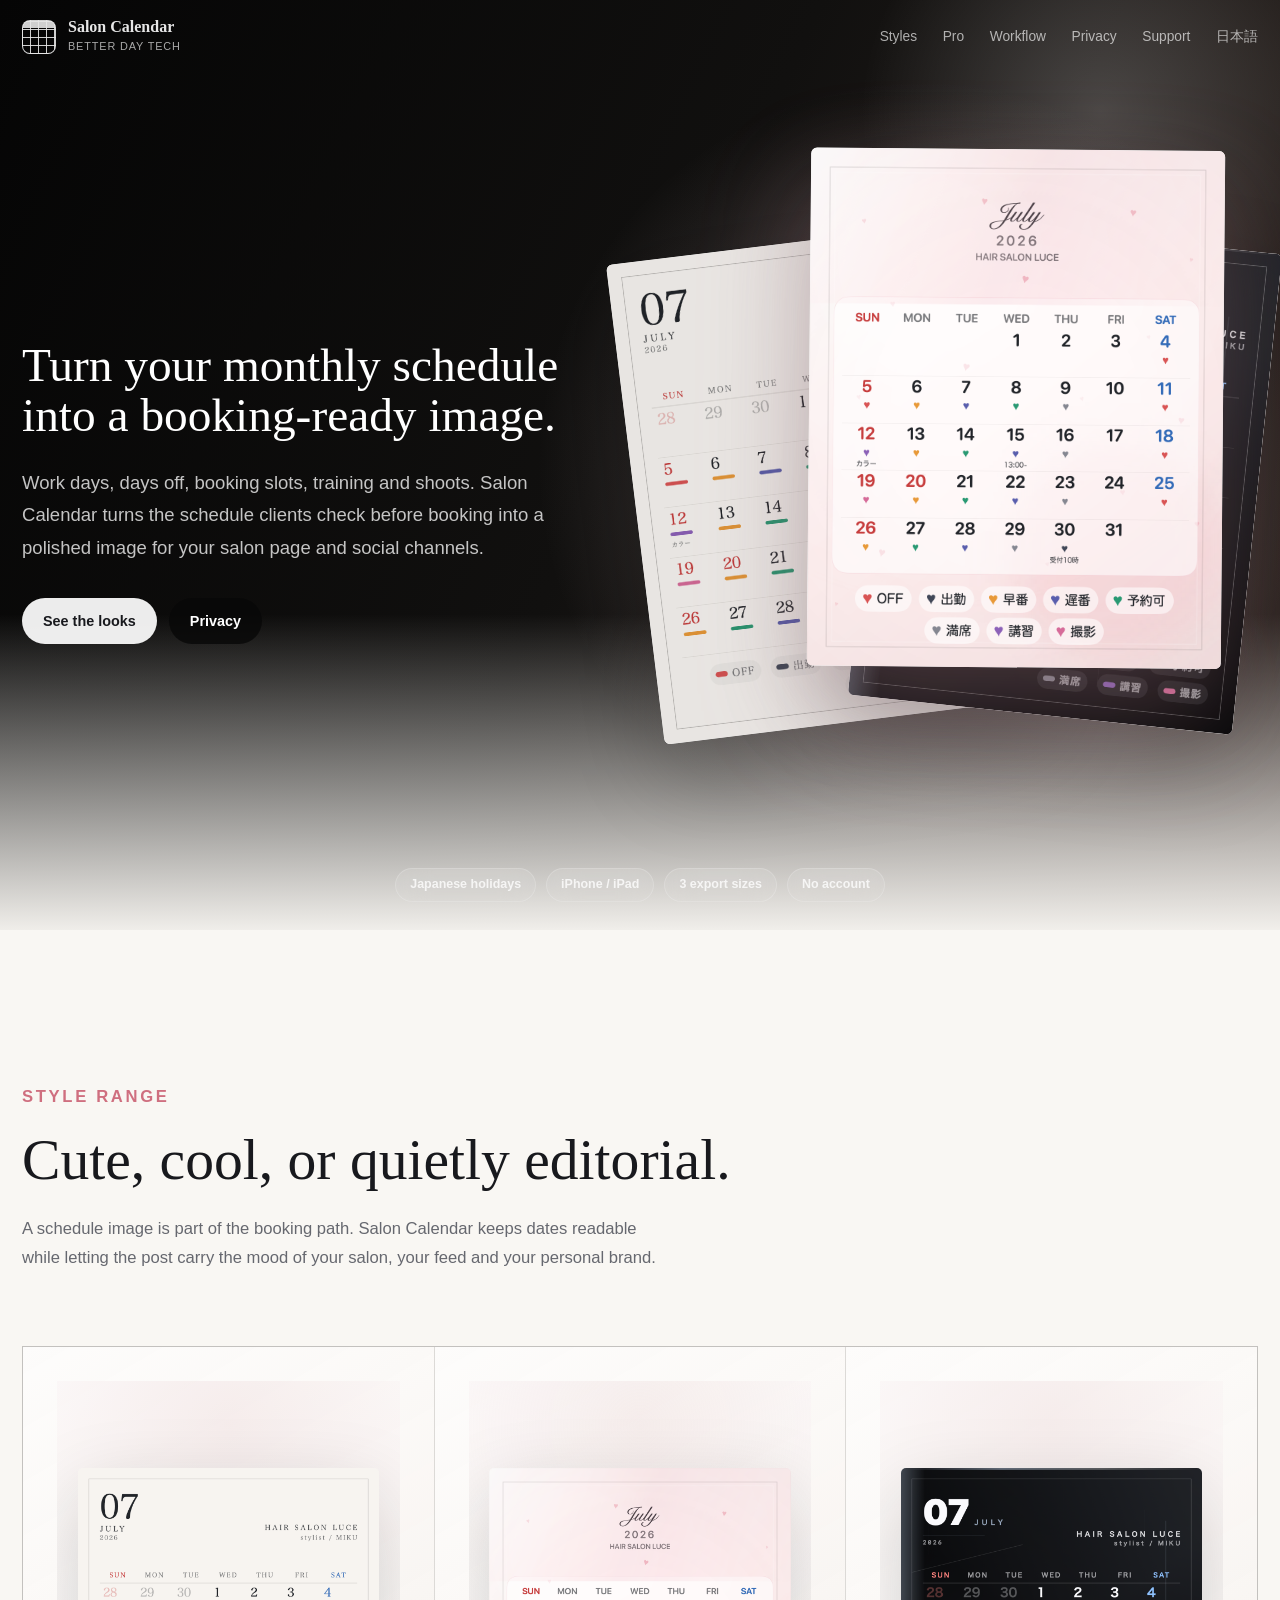
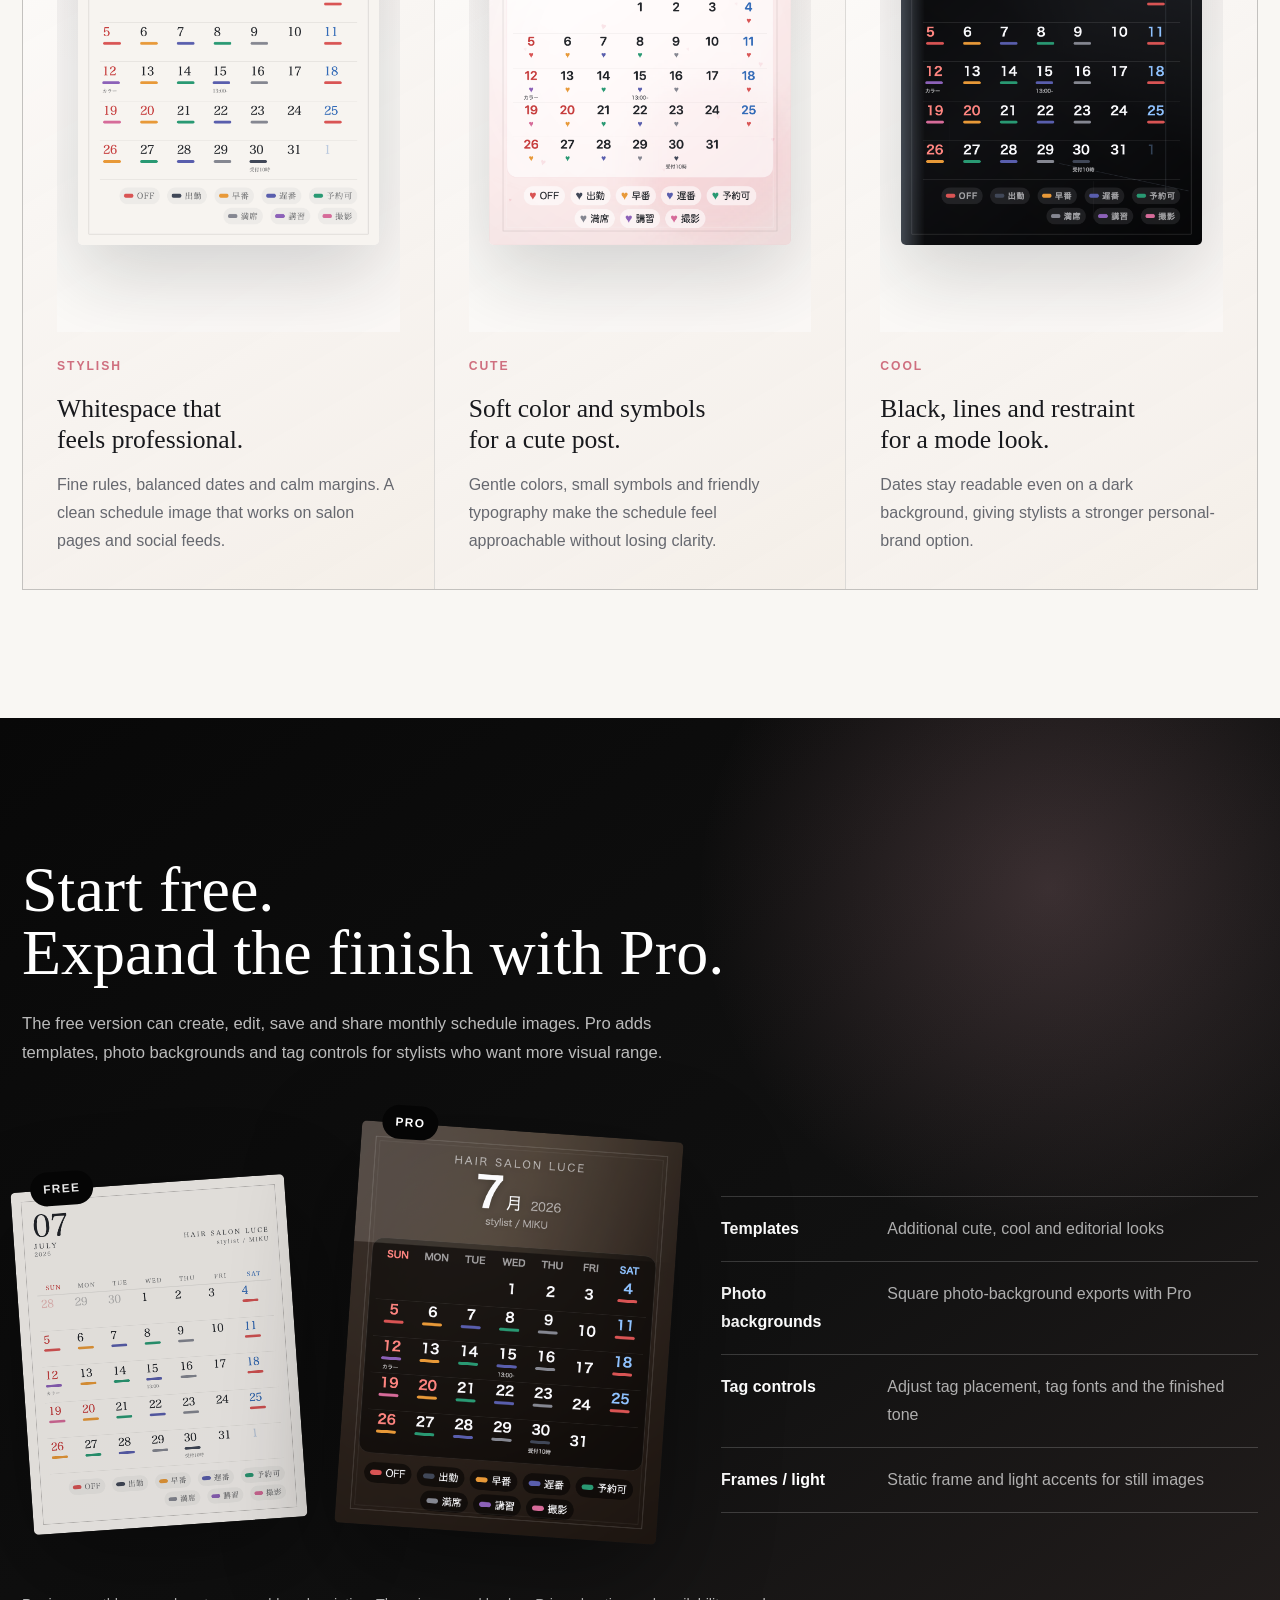
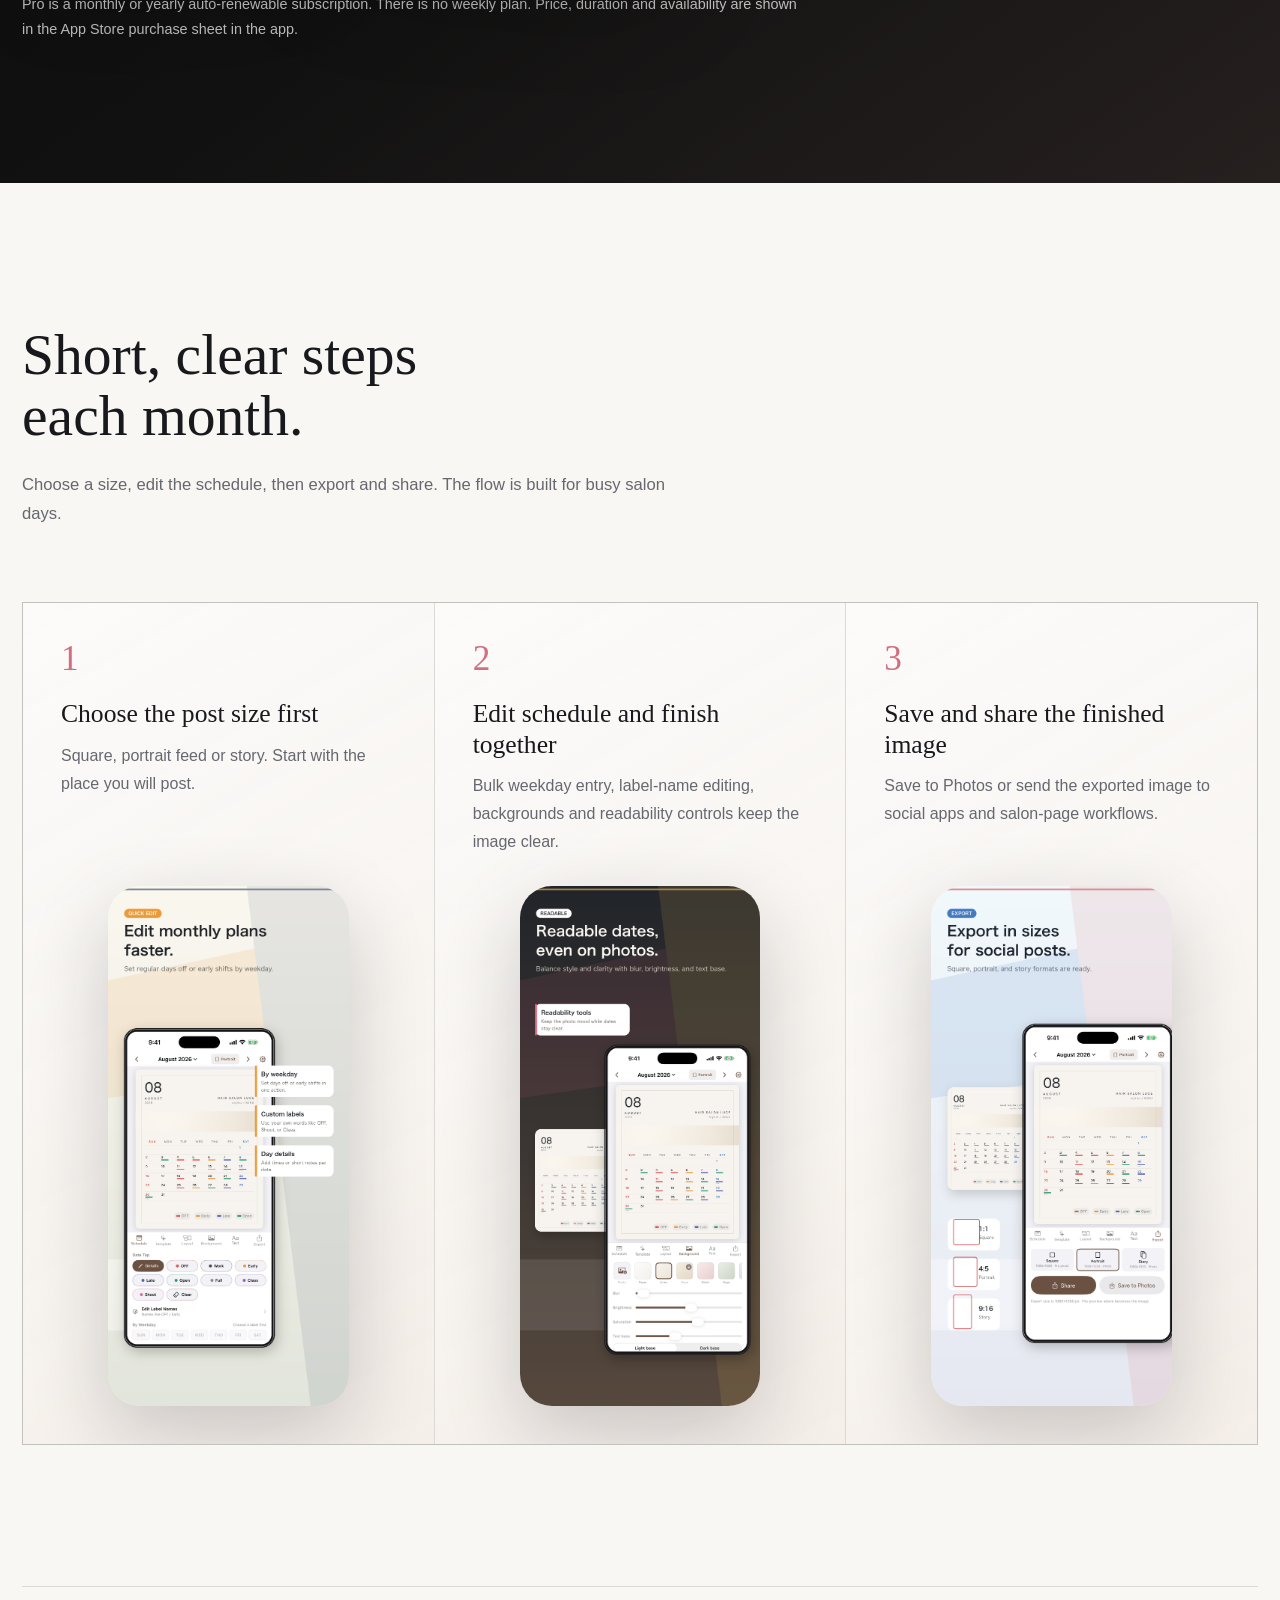
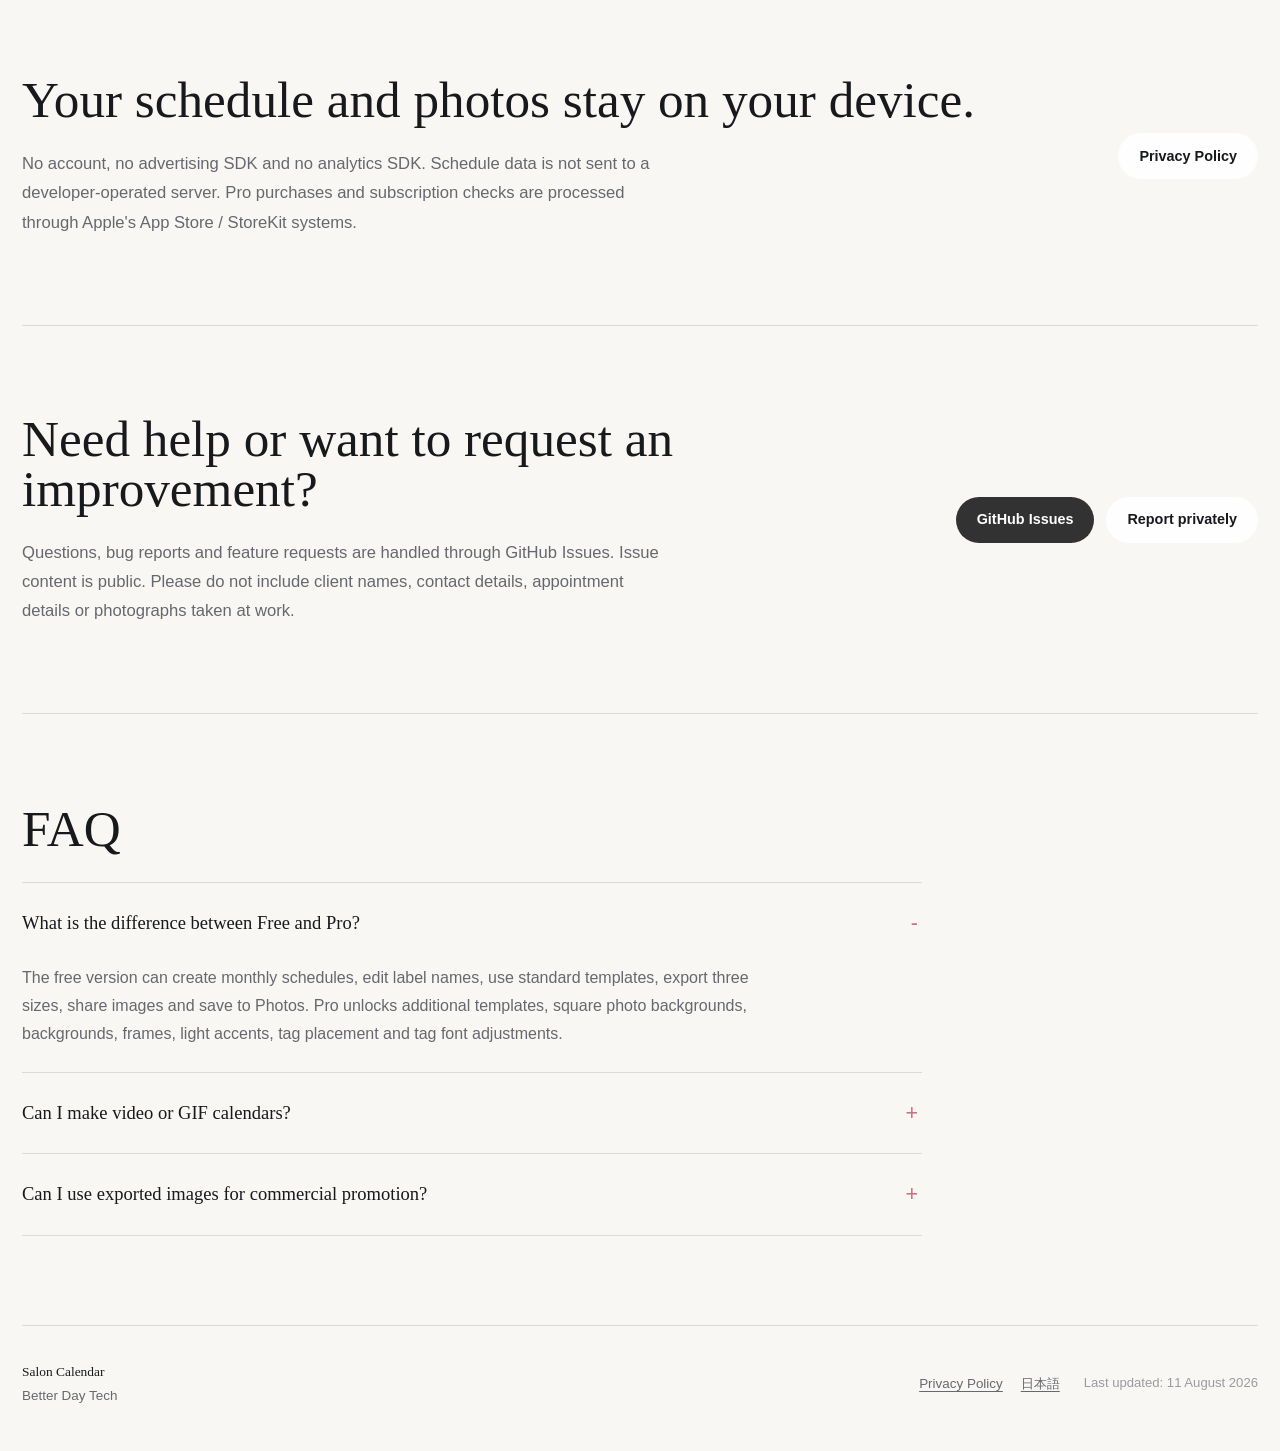
==== commit bc6cab8e: "Fix support site responsive product layout" ====
--- a/docs/en/index.html
+++ b/docs/en/index.html
@@ -61,40 +61,38 @@
     </div>
   </section>
 
-  <section id="styles" class="mode-story" aria-labelledby="styles-title">
-    <div class="mode-sticky">
-      <div class="mode-copy">
-        <h2 id="styles-title"><span>Cute,</span><span>cool,</span><span>or quietly editorial.</span></h2>
-        <p>
-          A schedule image is part of the booking path. Salon Calendar keeps dates readable while letting the post
-          carry the mood of your salon, your feed and your personal brand.
-        </p>
-        <div class="mode-indicator" aria-hidden="true">
-          <span data-mode-dot="stylish">STYLISH</span>
-          <span data-mode-dot="cute">CUTE</span>
-          <span data-mode-dot="cool">COOL</span>
-        </div>
-      </div>
-      <div class="mode-visual" aria-hidden="true">
-        <img data-mode-image="stylish" src="../assets/showcase/editorial-clean.png" alt="" width="1080" height="1350">
-        <img data-mode-image="cute" src="../assets/showcase/heart-wallpaper.png" alt="" width="1080" height="1350">
-        <img data-mode-image="cool" src="../assets/showcase/mode-black.png" alt="" width="1080" height="1350">
-      </div>
-    </div>
-
-    <div class="mode-steps">
-      <article class="mode-step" data-mode-step="stylish">
-        <span>01</span>
+  <section id="styles" class="style-gallery" aria-labelledby="styles-title">
+    <div class="section-intro wide">
+      <p class="eyebrow">Style range</p>
+      <h2 id="styles-title">Cute, cool, or quietly editorial.</h2>
+      <p>
+        A schedule image is part of the booking path. Salon Calendar keeps dates readable while letting the post
+        carry the mood of your salon, your feed and your personal brand.
+      </p>
+    </div>
+
+    <div class="style-showcase-grid">
+      <article class="style-showcase-card">
+        <figure>
+          <img src="../assets/showcase/editorial-clean.png" alt="A stylish monthly schedule image with generous whitespace" width="1080" height="1350">
+        </figure>
+        <span>STYLISH</span>
         <h3>Whitespace that feels professional.</h3>
         <p>Fine rules, balanced dates and calm margins. A clean schedule image that works on salon pages and social feeds.</p>
       </article>
-      <article class="mode-step" data-mode-step="cute">
-        <span>02</span>
+      <article class="style-showcase-card">
+        <figure>
+          <img src="../assets/showcase/heart-wallpaper.png" alt="A cute monthly schedule image with soft pink hearts" width="1080" height="1350">
+        </figure>
+        <span>CUTE</span>
         <h3>Soft color and symbols for a cute post.</h3>
         <p>Gentle colors, small symbols and friendly typography make the schedule feel approachable without losing clarity.</p>
       </article>
-      <article class="mode-step" data-mode-step="cool">
-        <span>03</span>
+      <article class="style-showcase-card">
+        <figure>
+          <img src="../assets/showcase/mode-black.png" alt="A cool black monthly schedule image" width="1080" height="1350">
+        </figure>
+        <span>COOL</span>
         <h3>Black, lines and restraint for a mode look.</h3>
         <p>Dates stay readable even on a dark background, giving stylists a stronger personal-brand option.</p>
       </article>
--- a/docs/assets/style.css
+++ b/docs/assets/style.css
@@ -62,7 +62,7 @@
 
 .site-header,
 .cinema-hero,
-.mode-story,
+.style-gallery,
 .pro-section,
 .workflow-showcase,
 .privacy-band,
@@ -207,7 +207,6 @@
 }
 
 .hero-copy h1,
-.mode-copy h2,
 .pro-copy h2,
 .section-intro h2,
 .privacy-band h2,
@@ -349,23 +348,10 @@
   font-weight: 700;
 }
 
-.mode-story {
-  display: grid;
-  grid-template-columns: minmax(0, 1fr) minmax(320px, 0.58fr);
-  gap: clamp(32px, 6vw, 94px);
-  padding: clamp(62px, 8vw, 110px) 0 clamp(66px, 9vw, 118px);
-}
-
-.mode-sticky {
-  position: sticky;
-  top: 108px;
-  display: grid;
-  grid-template-columns: minmax(0, 0.84fr) minmax(300px, 0.7fr);
-  align-items: start;
-  gap: clamp(28px, 5vw, 76px);
-}
-
-.mode-copy h2,
+.style-gallery {
+  padding: clamp(70px, 10vw, 136px) 0;
+}
+
 .pro-copy h2,
 .section-intro h2,
 .privacy-band h2,
@@ -375,23 +361,11 @@
   line-height: 0.98;
 }
 
-.mode-copy h2 {
-  max-width: 680px;
-  font-size: clamp(2.45rem, 4vw, 4.7rem);
-  line-height: 1.04;
-}
-
-.mode-copy h2 span,
 .pro-copy h2 span,
 .section-intro h2 span {
   display: block;
 }
 
-html[lang="ja"] .mode-copy h2 span {
-  white-space: nowrap;
-}
-
-.mode-copy p,
 .pro-copy p,
 .section-intro p,
 .privacy-band p,
@@ -401,102 +375,102 @@
   font-size: clamp(1rem, 1.3vw, 1.15rem);
 }
 
-.mode-indicator {
-  display: grid;
-  gap: 12px;
-  margin-top: 40px;
-  color: var(--muted);
+.section-intro.wide {
+  max-width: 980px;
+}
+
+.section-intro h2 {
+  max-width: 980px;
+  font-size: clamp(2.55rem, 4.5vw, 4.85rem);
+  line-height: 1.06;
+  text-wrap: balance;
+}
+
+.style-gallery .section-intro h2 span {
+  display: inline-block;
+  white-space: nowrap;
+}
+
+html[lang="ja"] .pro-copy h2 span {
+  display: inline-block;
+  white-space: nowrap;
+}
+
+.eyebrow {
+  margin-bottom: 18px;
+  color: var(--rose-strong);
+  font-size: 0.78rem;
+  font-weight: 800;
+  letter-spacing: 0.16em;
+  text-transform: uppercase;
+}
+
+.style-showcase-grid {
+  display: grid;
+  grid-template-columns: repeat(3, minmax(0, 1fr));
+  gap: 1px;
+  margin-top: clamp(44px, 6vw, 74px);
+  border: 1px solid var(--line);
+  background: var(--line);
+}
+
+.style-showcase-card {
+  min-width: 0;
+  display: grid;
+  gap: 16px;
+  grid-template-rows: auto auto auto 1fr;
+  padding: clamp(22px, 3vw, 34px);
+  background:
+    linear-gradient(150deg, rgba(255, 255, 255, 0.82), rgba(245, 239, 233, 0.74)),
+    var(--paper);
+}
+
+.style-showcase-card figure {
+  height: clamp(430px, 43vw, 650px);
+  display: grid;
+  place-items: center;
+  margin: 0 0 8px;
+  overflow: hidden;
+  background:
+    radial-gradient(circle at 50% 8%, rgba(231, 207, 208, 0.36), transparent 18rem),
+    rgba(255, 255, 255, 0.42);
+}
+
+.style-showcase-card img {
+  width: auto;
+  height: auto;
+  max-width: min(88%, 360px);
+  max-height: 88%;
+  object-fit: contain;
+  border-radius: 5px;
+  box-shadow: 0 28px 80px rgba(24, 25, 29, 0.18);
+}
+
+.style-showcase-card > span {
+  color: var(--rose-strong);
   font-size: 0.76rem;
   font-weight: 800;
   letter-spacing: 0.16em;
 }
 
-.mode-indicator span {
-  display: flex;
-  align-items: center;
-  gap: 12px;
-  transition: color 180ms ease, transform 180ms ease;
-}
-
-.mode-indicator span::before {
-  content: "";
-  width: 7px;
-  height: 7px;
-  border-radius: 50%;
-  border: 1px solid currentColor;
-}
-
-body[data-active-mode="stylish"] [data-mode-dot="stylish"],
-body[data-active-mode="cute"] [data-mode-dot="cute"],
-body[data-active-mode="cool"] [data-mode-dot="cool"] {
-  color: var(--ink);
-  transform: translateX(5px);
-}
-
-body[data-active-mode="stylish"] [data-mode-dot="stylish"]::before,
-body[data-active-mode="cute"] [data-mode-dot="cute"]::before,
-body[data-active-mode="cool"] [data-mode-dot="cool"]::before {
-  background: currentColor;
-}
-
-.mode-visual {
-  position: relative;
-  min-height: min(72vw, 610px);
-}
-
-.mode-visual img {
-  position: absolute;
-  inset: 0;
-  width: min(100%, 430px);
-  margin: auto;
-  border-radius: 6px;
-  box-shadow: 0 36px 96px rgba(24, 25, 29, 0.18);
-  opacity: 0;
-  transform: translateY(26px) scale(0.94);
-  transition: opacity 420ms ease, transform 520ms cubic-bezier(0.2, 0.7, 0.2, 1);
-}
-
-body[data-active-mode="stylish"] [data-mode-image="stylish"],
-body[data-active-mode="cute"] [data-mode-image="cute"],
-body[data-active-mode="cool"] [data-mode-image="cool"] {
-  opacity: 1;
-  transform: translateY(0) scale(1);
-}
-
-.mode-steps {
-  display: grid;
-  gap: 18px;
-  padding-top: 20svh;
-}
-
-.mode-step {
-  min-height: 54svh;
-  display: flex;
-  flex-direction: column;
-  justify-content: center;
-  border-top: 1px solid var(--line);
-}
-
-.mode-step span,
+.style-showcase-card h3 {
+  margin: 0;
+  font-family: var(--serif);
+  font-size: clamp(1.42rem, 2vw, 2rem);
+  font-weight: 500;
+  line-height: 1.22;
+  text-wrap: balance;
+}
+
+.style-showcase-card p {
+  margin: 0;
+}
+
 .workflow-card span {
   color: var(--rose-strong);
   font-family: var(--serif);
   font-size: 2.2rem;
   line-height: 1;
-}
-
-.mode-step h3 {
-  max-width: 430px;
-  margin: 26px 0 0;
-  font-family: var(--serif);
-  font-size: clamp(1.55rem, 2.2vw, 2.35rem);
-  font-weight: 500;
-  line-height: 1.18;
-}
-
-.mode-step p {
-  max-width: 420px;
-  margin-top: 16px;
 }
 
 .pro-section {
@@ -520,7 +494,7 @@
 
 .pro-stage {
   display: grid;
-  grid-template-columns: minmax(180px, 0.52fr) minmax(220px, 0.62fr) minmax(300px, 0.8fr);
+  grid-template-columns: minmax(180px, 0.46fr) minmax(220px, 0.54fr) minmax(320px, 0.9fr);
   align-items: center;
   gap: clamp(20px, 4vw, 58px);
   margin-top: clamp(54px, 7vw, 86px);
@@ -529,9 +503,16 @@
 .pro-poster {
   position: relative;
   margin: 0;
+  display: grid;
+  place-items: center;
 }
 
 .pro-poster img {
+  width: auto;
+  height: auto;
+  max-width: min(100%, 360px);
+  max-height: min(68vh, 640px);
+  object-fit: contain;
   border-radius: 5px;
   box-shadow: 0 36px 110px rgba(0, 0, 0, 0.42);
 }
@@ -607,11 +588,11 @@
 }
 
 .workflow-card {
-  min-height: 760px;
+  min-height: auto;
   overflow: hidden;
   display: grid;
   grid-template-rows: auto 1fr;
-  gap: 26px;
+  gap: 30px;
   padding: clamp(24px, 3vw, 38px);
   background:
     linear-gradient(150deg, rgba(255, 255, 255, 0.78), rgba(245, 239, 233, 0.72)),
@@ -631,7 +612,11 @@
 }
 
 .workflow-card img {
-  width: min(100%, 340px);
+  width: auto;
+  height: auto;
+  max-width: min(100%, 290px);
+  max-height: 520px;
+  object-fit: contain;
   align-self: end;
   justify-self: center;
   border-radius: 32px;
@@ -892,29 +877,22 @@
     width: min(44vw, 390px);
   }
 
-  .mode-story {
+  .pro-stage,
+  .workflow-grid,
+  .style-showcase-grid {
     grid-template-columns: 1fr;
   }
 
-  .mode-sticky {
-    position: relative;
-    top: auto;
-    min-height: auto;
-  }
-
-  .mode-steps {
-    grid-template-columns: repeat(3, minmax(0, 1fr));
-    padding-top: 0;
-  }
-
-  .mode-step {
-    min-height: auto;
-    padding-top: 28px;
-  }
-
-  .pro-stage,
-  .workflow-grid {
-    grid-template-columns: 1fr;
+  .style-showcase-card {
+    grid-template-columns: minmax(220px, 0.72fr) minmax(0, 1fr);
+    grid-template-rows: auto auto 1fr;
+    align-items: center;
+  }
+
+  .style-showcase-card figure {
+    grid-row: 1 / 4;
+    height: 460px;
+    margin: 0;
   }
 
   .workflow-card {
@@ -925,13 +903,14 @@
   }
 
   .workflow-card img {
-    width: min(100%, 270px);
+    max-width: min(100%, 250px);
+    max-height: 470px;
   }
 }
 
 @media (max-width: 720px) {
   .site-header,
-  .mode-story,
+  .style-gallery,
   .workflow-showcase,
   .privacy-band,
   .support-section,
@@ -1004,39 +983,17 @@
     justify-content: flex-start;
   }
 
-  .mode-sticky {
-    display: block;
-  }
-
   section[id] {
     scroll-margin-top: 28px;
   }
 
-  .mode-visual {
-    min-height: auto;
-    margin-top: 34px;
-  }
-
-  .mode-visual img {
-    position: static;
-    width: min(86vw, 330px);
-    margin-inline: auto;
-    opacity: 1;
-    transform: none;
-  }
-
-  .mode-visual img:not([data-mode-image="stylish"]) {
-    display: none;
-  }
-
-  .mode-steps {
+  .style-showcase-card {
     grid-template-columns: 1fr;
-    margin-top: 34px;
-    padding-top: 0;
-  }
-
-  .mode-step {
-    padding: 28px 0;
+  }
+
+  .style-showcase-card figure {
+    grid-row: auto;
+    height: min(112vw, 520px);
   }
 
   .pro-section {
@@ -1051,6 +1008,11 @@
   .pro-poster.pro {
     max-width: 78vw;
     margin-inline: auto;
+    transform: none;
+  }
+
+  .pro-poster img {
+    max-height: 560px;
   }
 
   .pro-list div {
@@ -1063,7 +1025,8 @@
   }
 
   .workflow-card img {
-    width: min(100%, 290px);
+    max-width: min(100%, 270px);
+    max-height: 500px;
   }
 
   .privacy-band,
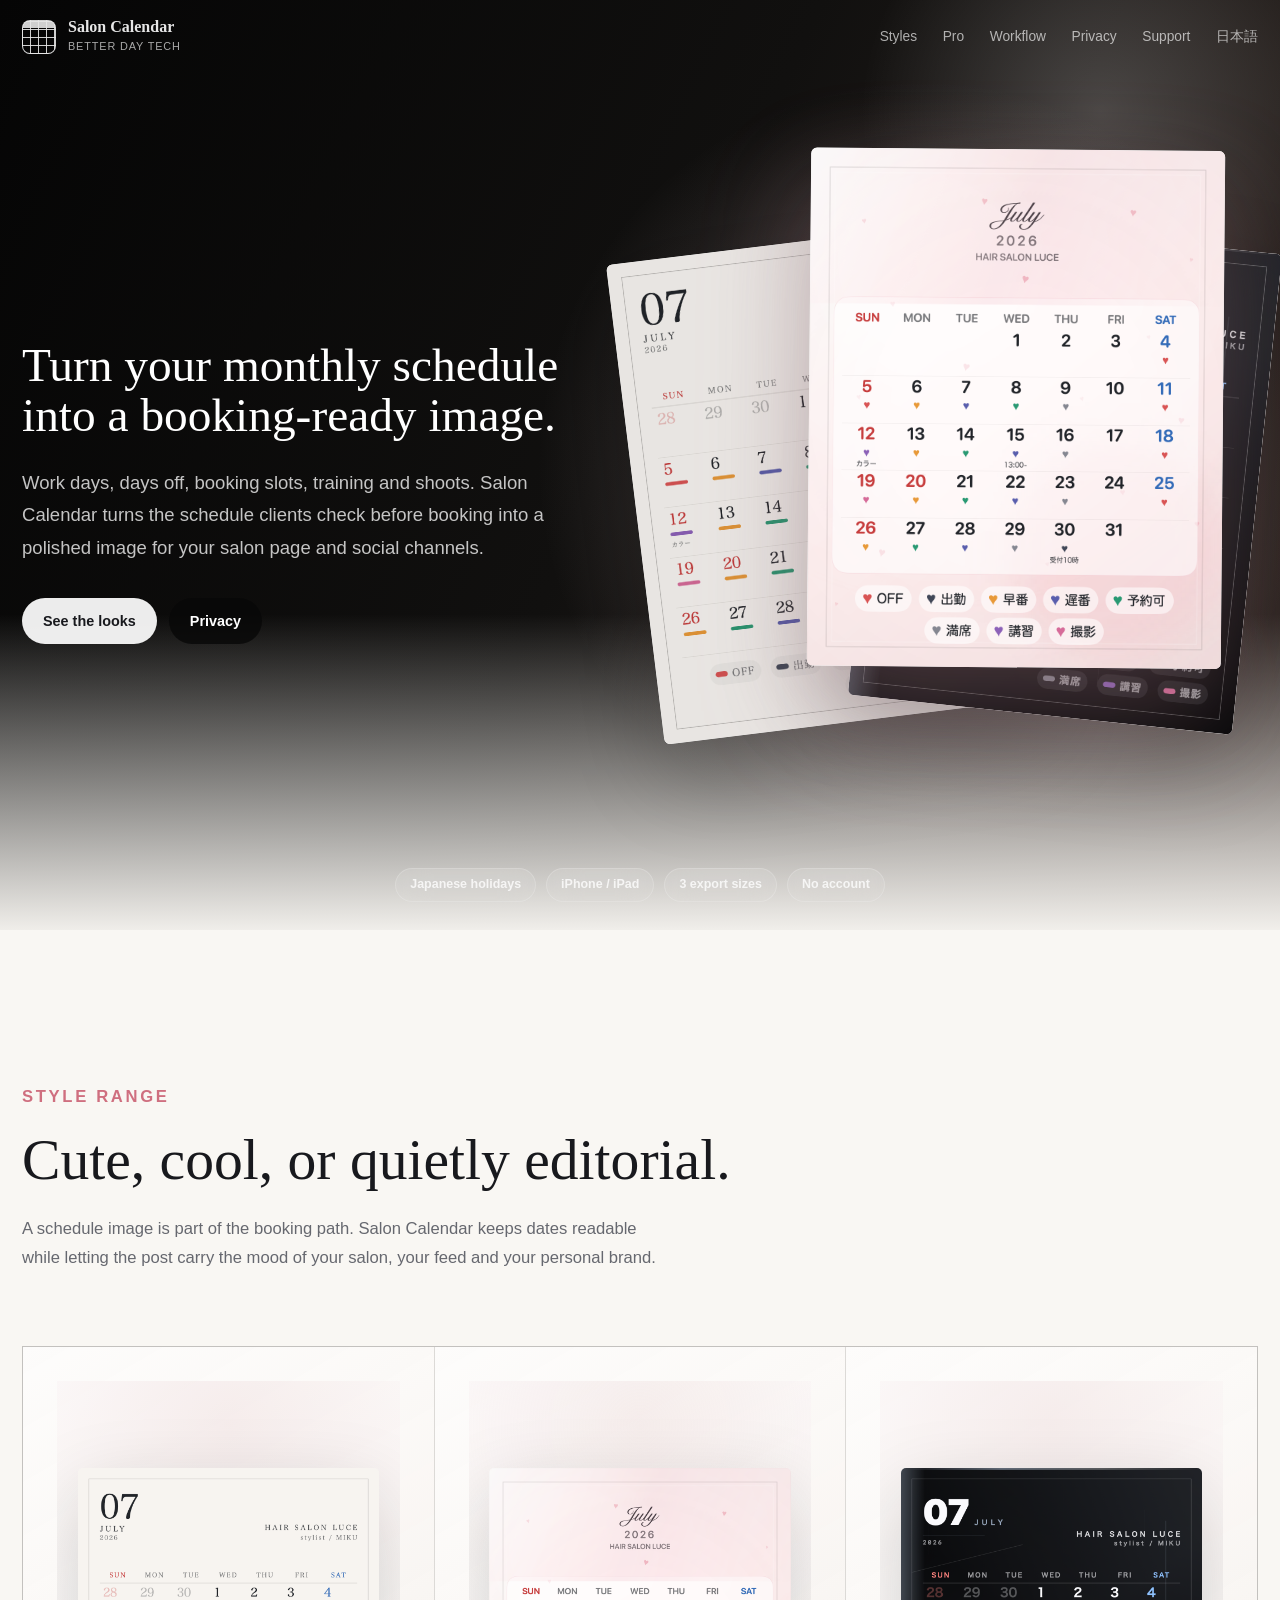
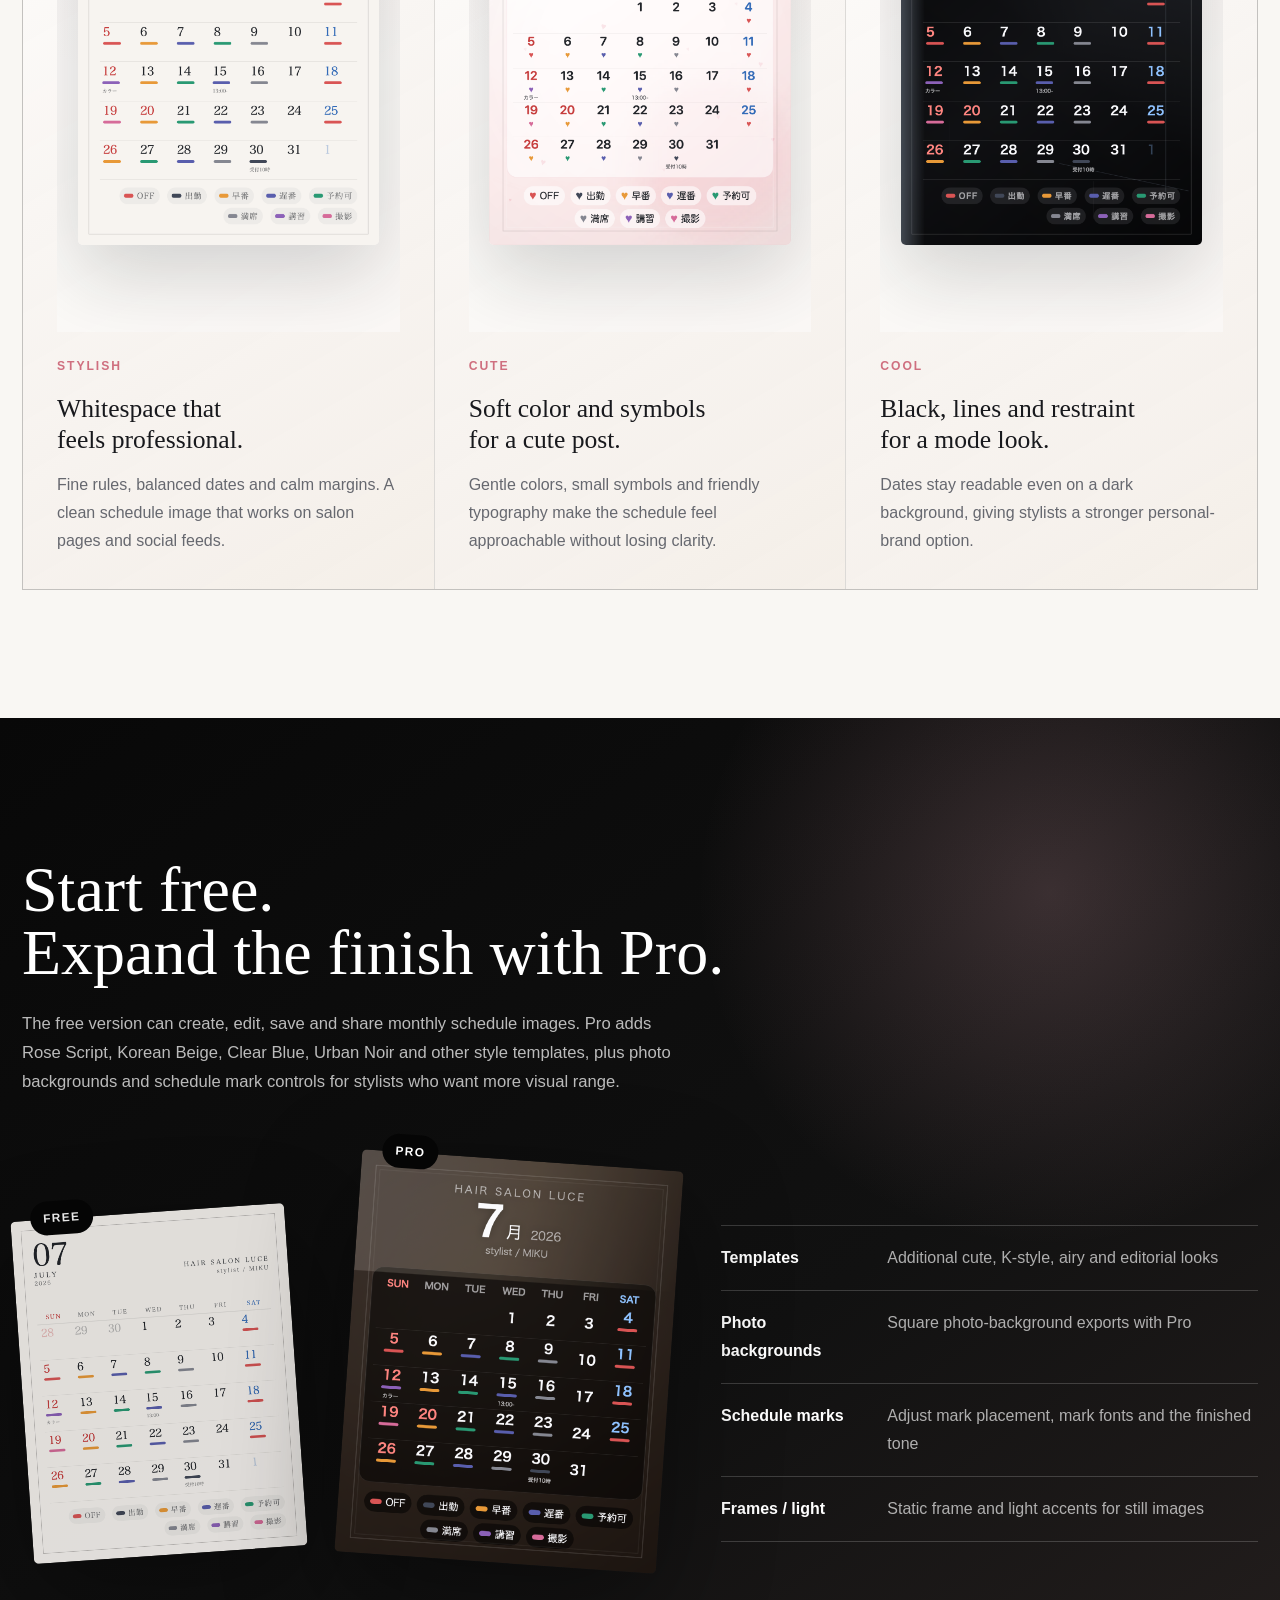
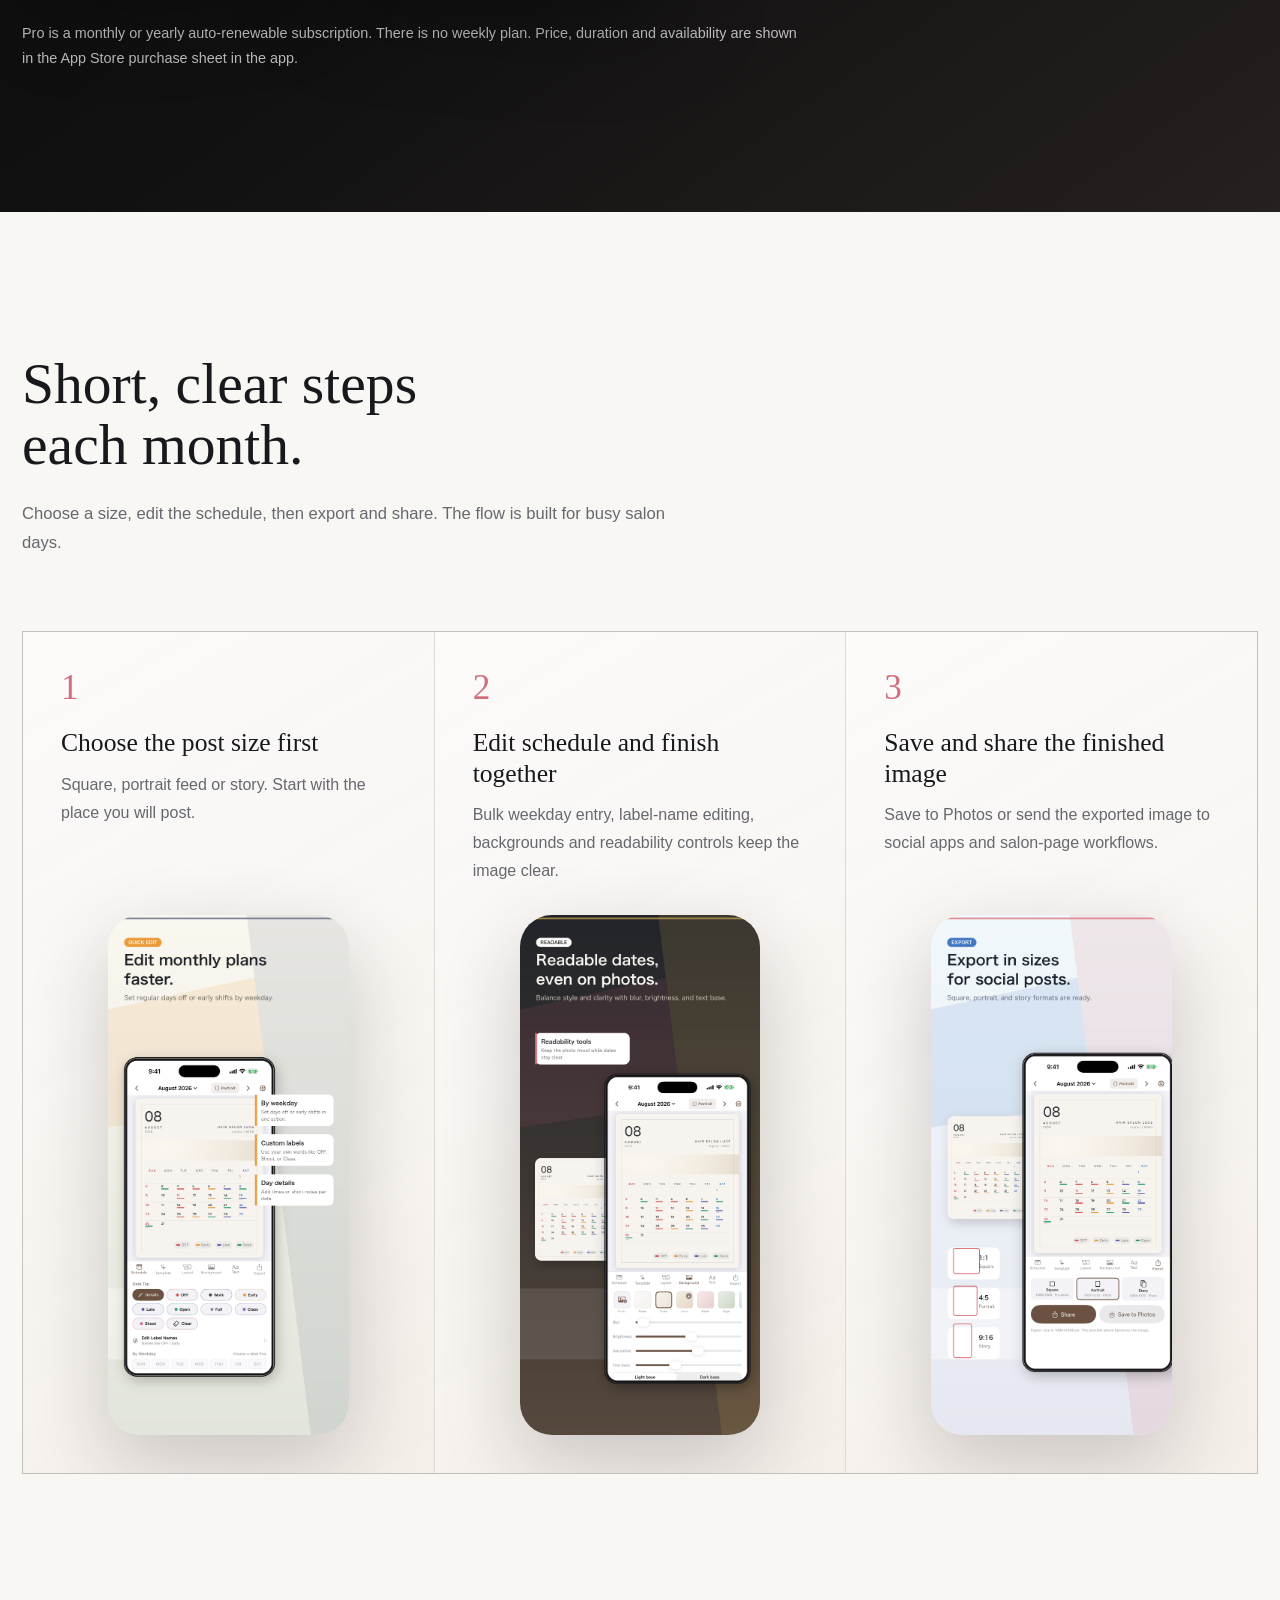
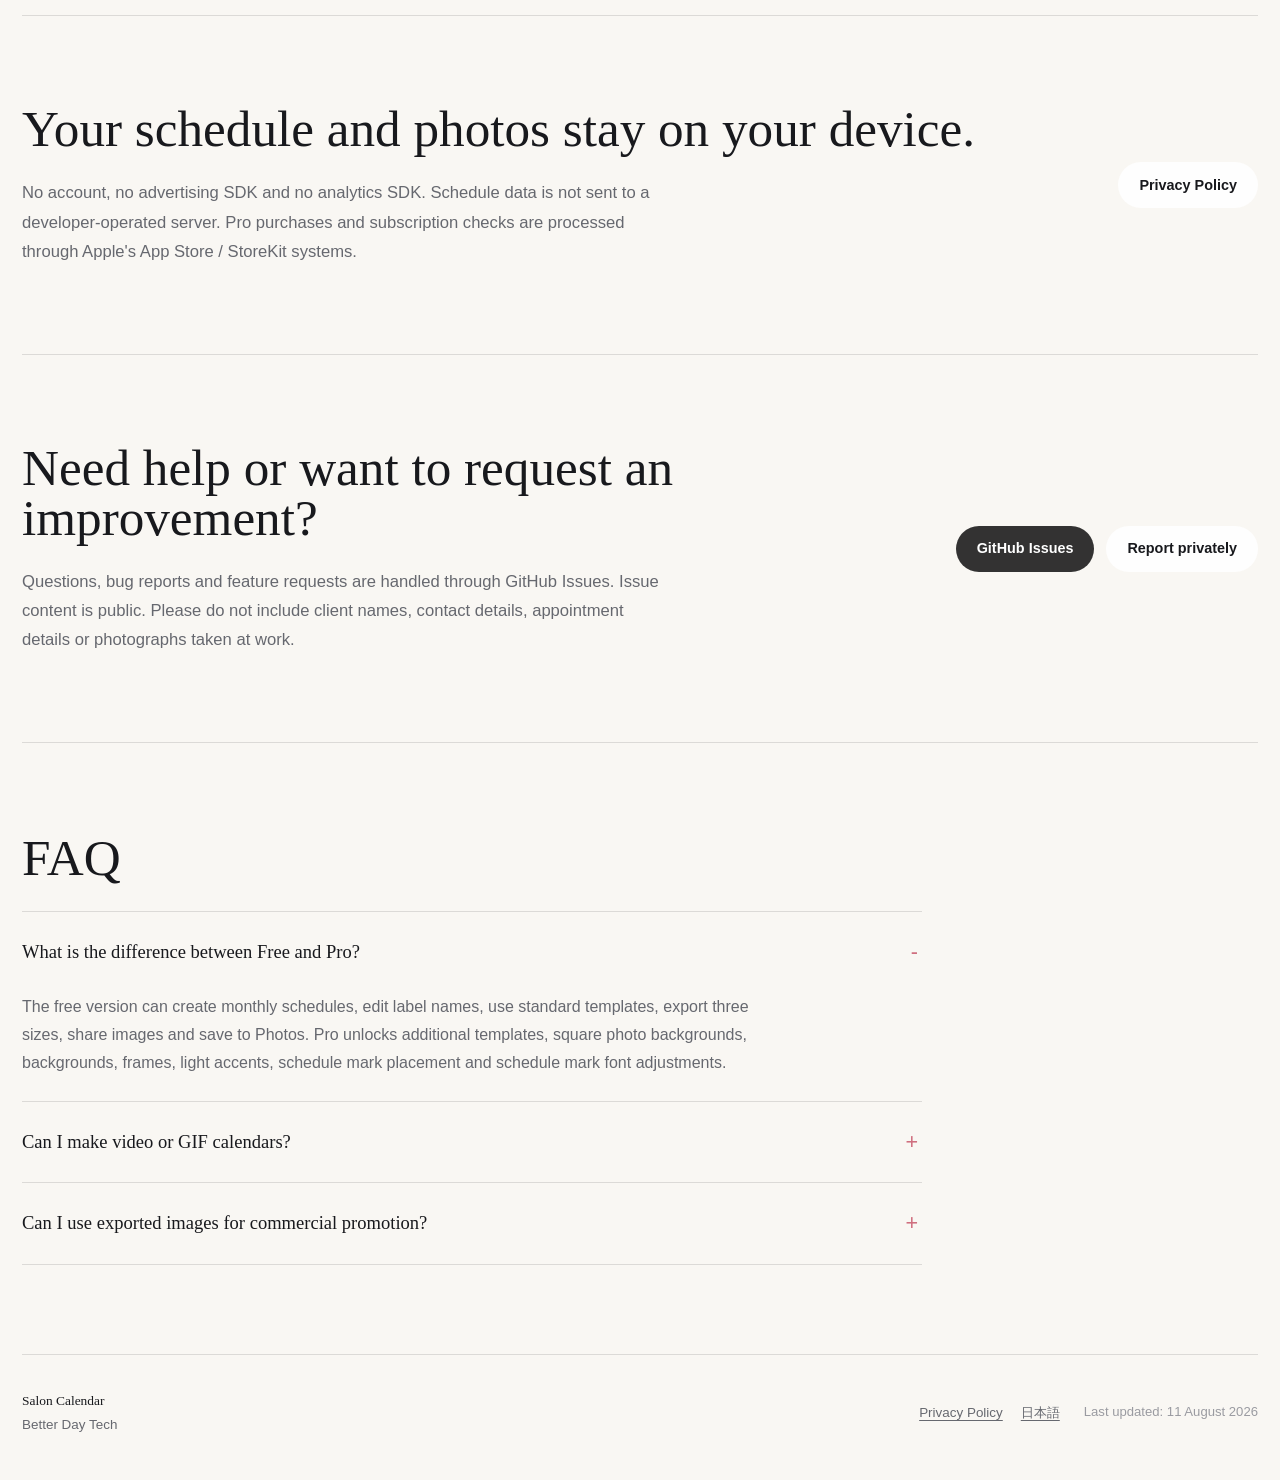
==== commit 1d229575: "サポートサイトの Pro の説明を v1.2 候補のテンプレート名と「予定マーク」表記に更新 Rose Script・Korean Beige・Clear Blue・Urban Noir を例に挙げ、" ====
--- a/docs/en/index.html
+++ b/docs/en/index.html
@@ -104,7 +104,7 @@
       <h2 id="pro-title"><span>Start free.</span><span>Expand the finish with Pro.</span></h2>
       <p>
         The free version can create, edit, save and share monthly schedule images.
-        Pro adds templates, photo backgrounds and tag controls for stylists who want more visual range.
+        Pro adds Rose Script, Korean Beige, Clear Blue, Urban Noir and other style templates, plus photo backgrounds and schedule mark controls for stylists who want more visual range.
       </p>
     </div>
 
@@ -118,9 +118,9 @@
         <img src="../assets/showcase/photo-lead.png" alt="A photo-background schedule image available with Pro" width="1080" height="1350">
       </figure>
       <div class="pro-list" aria-label="Pro features">
-        <div><strong>Templates</strong><span>Additional cute, cool and editorial looks</span></div>
+        <div><strong>Templates</strong><span>Additional cute, K-style, airy and editorial looks</span></div>
         <div><strong>Photo backgrounds</strong><span>Square photo-background exports with Pro</span></div>
-        <div><strong>Tag controls</strong><span>Adjust tag placement, tag fonts and the finished tone</span></div>
+        <div><strong>Schedule marks</strong><span>Adjust mark placement, mark fonts and the finished tone</span></div>
         <div><strong>Frames / light</strong><span>Static frame and light accents for still images</span></div>
       </div>
     </div>
@@ -195,7 +195,7 @@
     <div class="faq-list">
       <details open>
         <summary>What is the difference between Free and Pro?</summary>
-        <p>The free version can create monthly schedules, edit label names, use standard templates, export three sizes, share images and save to Photos. Pro unlocks additional templates, square photo backgrounds, backgrounds, frames, light accents, tag placement and tag font adjustments.</p>
+        <p>The free version can create monthly schedules, edit label names, use standard templates, export three sizes, share images and save to Photos. Pro unlocks additional templates, square photo backgrounds, backgrounds, frames, light accents, schedule mark placement and schedule mark font adjustments.</p>
       </details>
       <details>
         <summary>Can I make video or GIF calendars?</summary>
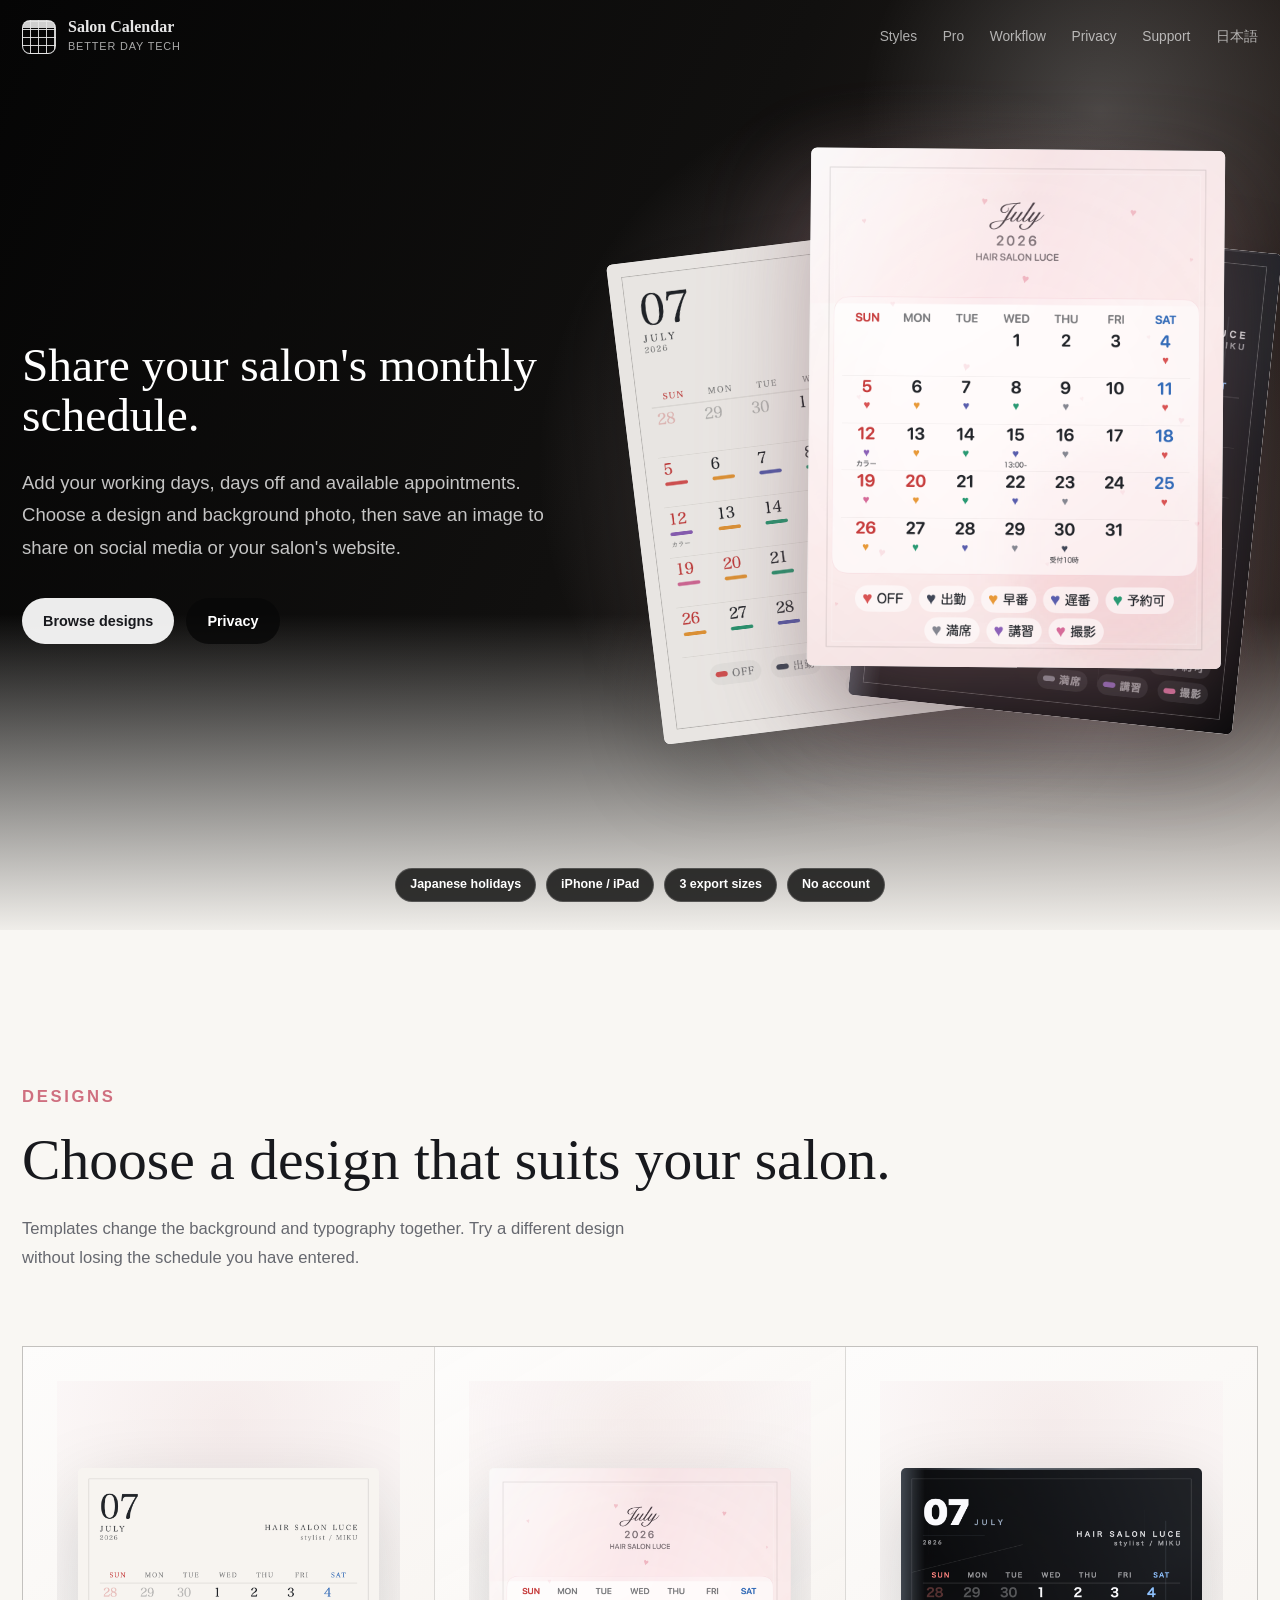
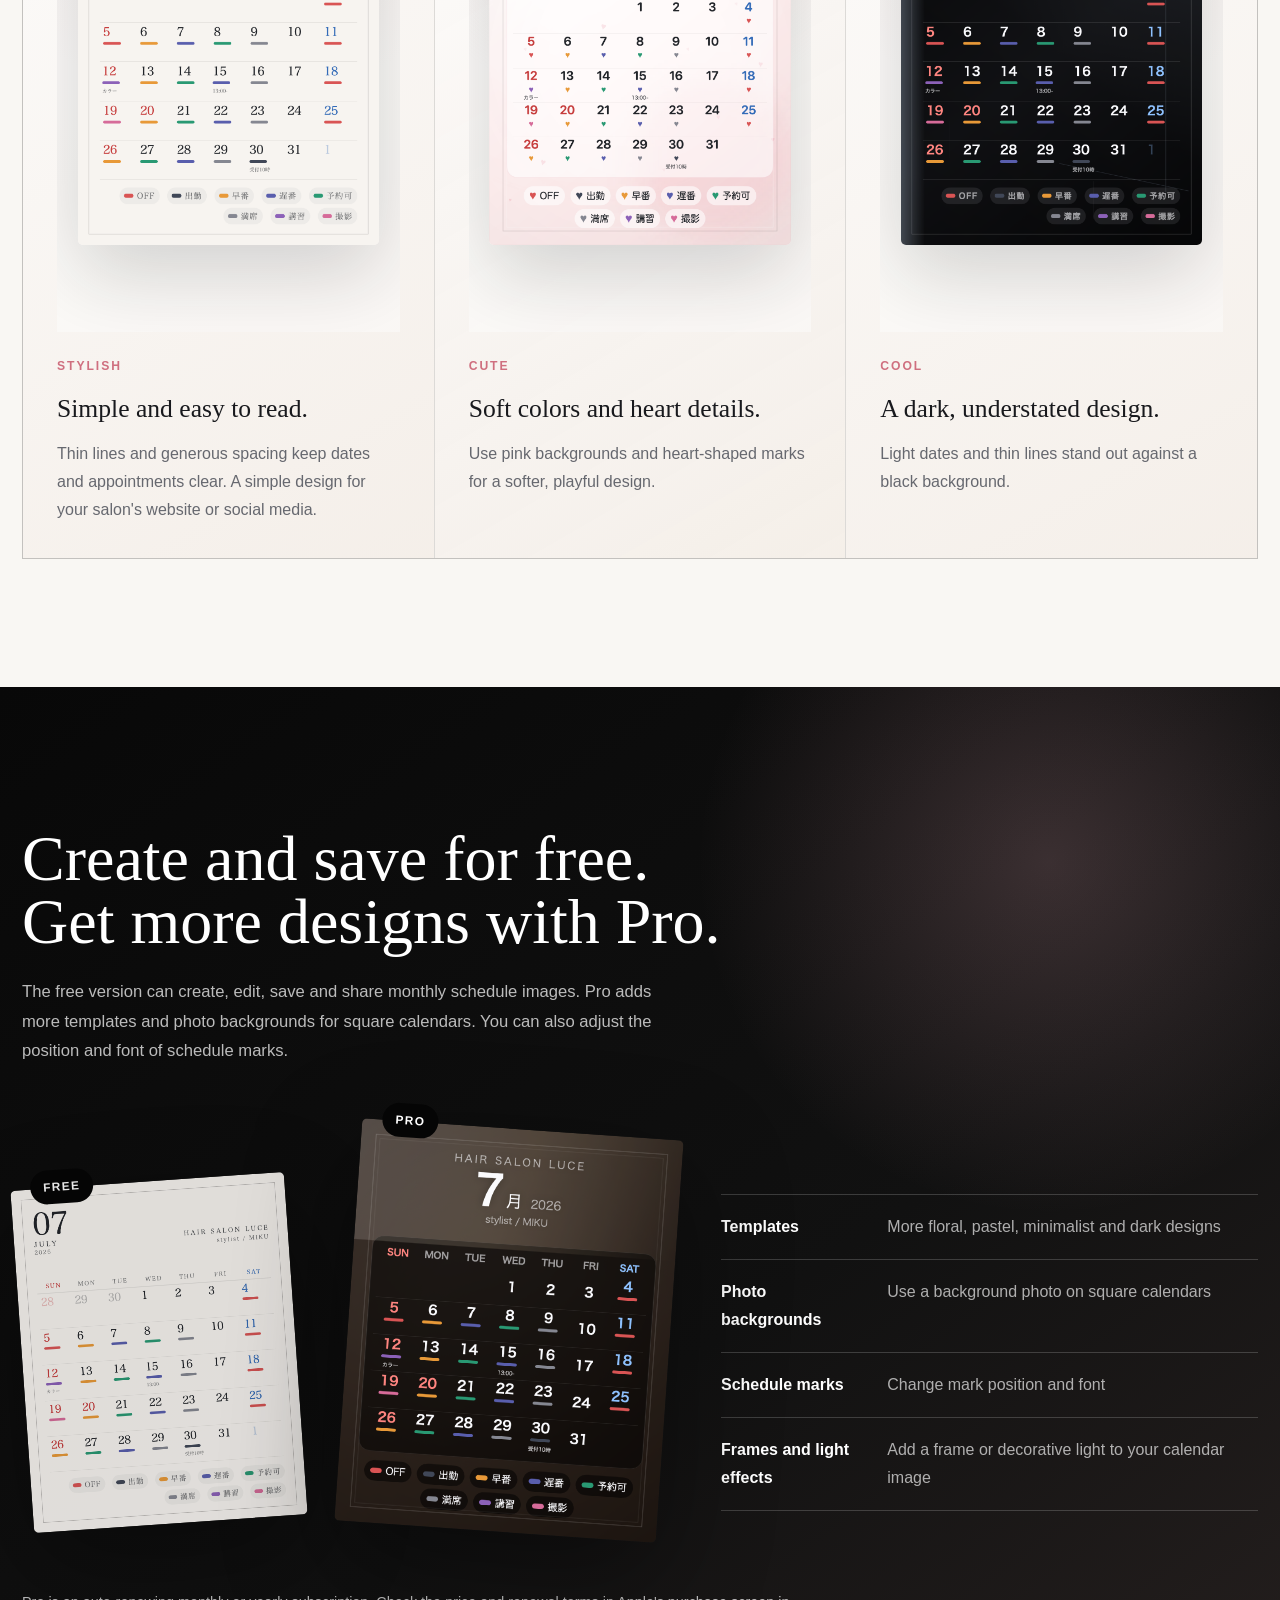
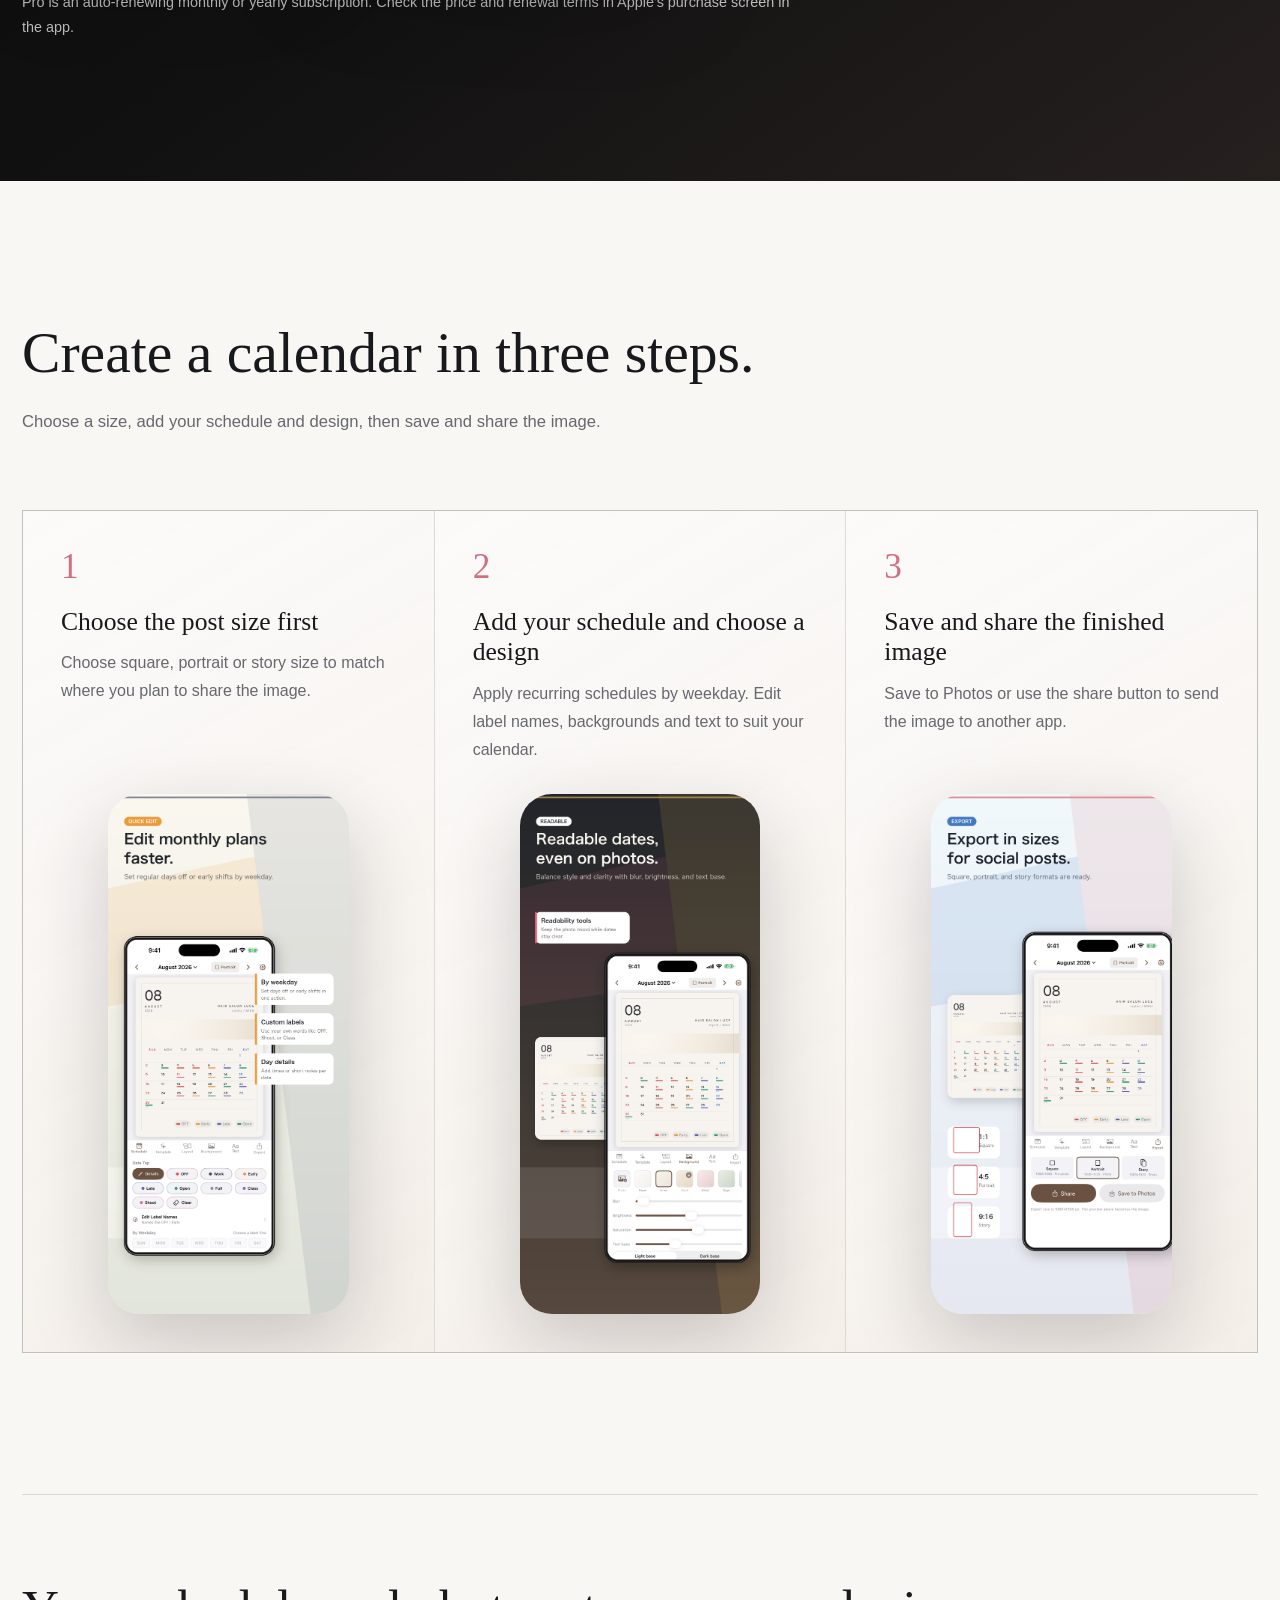
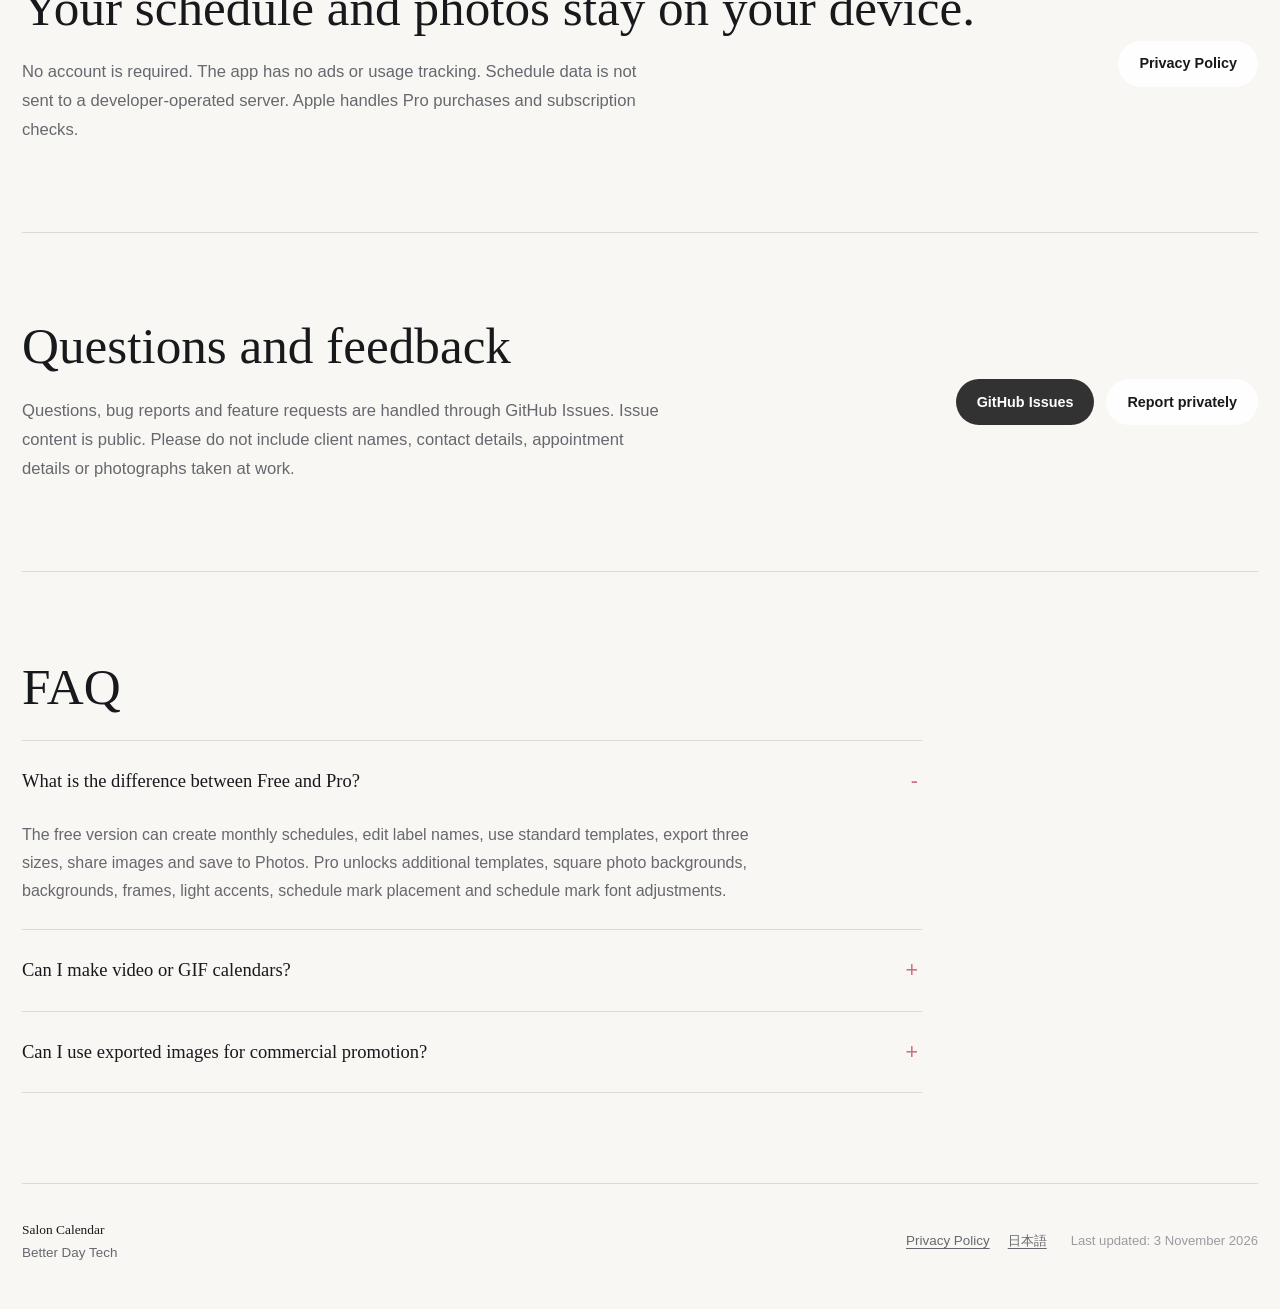
==== commit e7aa722a: "案内文を自然な表現に直し機能ラベルの読みやすさを改善" ====
--- a/docs/en/index.html
+++ b/docs/en/index.html
@@ -4,7 +4,7 @@
 <meta charset="utf-8">
 <meta name="viewport" content="width=device-width, initial-scale=1">
 <title>Salon Calendar | Better Day Tech</title>
-<meta name="description" content="Salon Calendar turns a stylist's monthly availability into a polished image clients can read before they book.">
+<meta name="description" content="Create monthly schedule images on iPhone and iPad. Share your working days, days off and availability on social media or your salon's website.">
 <link rel="stylesheet" href="../assets/style.css">
 <script src="../assets/site.js" defer></script>
 </head>
@@ -30,13 +30,13 @@
 <main>
   <section class="cinema-hero" aria-labelledby="hero-title">
     <div class="hero-copy">
-      <h1 id="hero-title">Turn your monthly schedule into a booking-ready image.</h1>
+      <h1 id="hero-title">Share your salon's monthly schedule.</h1>
       <p class="hero-lead">
-        Work days, days off, booking slots, training and shoots. Salon Calendar turns the schedule clients check before booking
-        into a polished image for your salon page and social channels.
+        Add your working days, days off and available appointments.
+        Choose a design and background photo, then save an image to share on social media or your salon's website.
       </p>
       <div class="hero-actions">
-        <a class="button light" href="#styles">See the looks</a>
+        <a class="button light" href="#styles">Browse designs</a>
         <a class="button dark" href="privacy.html">Privacy</a>
       </div>
     </div>
@@ -63,11 +63,11 @@
 
   <section id="styles" class="style-gallery" aria-labelledby="styles-title">
     <div class="section-intro wide">
-      <p class="eyebrow">Style range</p>
-      <h2 id="styles-title">Cute, cool, or quietly editorial.</h2>
-      <p>
-        A schedule image is part of the booking path. Salon Calendar keeps dates readable while letting the post
-        carry the mood of your salon, your feed and your personal brand.
+      <p class="eyebrow">Designs</p>
+      <h2 id="styles-title">Choose a design that suits your salon.</h2>
+      <p>
+        Templates change the background and typography together.
+        Try a different design without losing the schedule you have entered.
       </p>
     </div>
 
@@ -77,34 +77,34 @@
           <img src="../assets/showcase/editorial-clean.png" alt="A stylish monthly schedule image with generous whitespace" width="1080" height="1350">
         </figure>
         <span>STYLISH</span>
-        <h3>Whitespace that feels professional.</h3>
-        <p>Fine rules, balanced dates and calm margins. A clean schedule image that works on salon pages and social feeds.</p>
+        <h3>Simple and easy to read.</h3>
+        <p>Thin lines and generous spacing keep dates and appointments clear. A simple design for your salon's website or social media.</p>
       </article>
       <article class="style-showcase-card">
         <figure>
           <img src="../assets/showcase/heart-wallpaper.png" alt="A cute monthly schedule image with soft pink hearts" width="1080" height="1350">
         </figure>
         <span>CUTE</span>
-        <h3>Soft color and symbols for a cute post.</h3>
-        <p>Gentle colors, small symbols and friendly typography make the schedule feel approachable without losing clarity.</p>
+        <h3>Soft colors and heart details.</h3>
+        <p>Use pink backgrounds and heart-shaped marks for a softer, playful design.</p>
       </article>
       <article class="style-showcase-card">
         <figure>
           <img src="../assets/showcase/mode-black.png" alt="A cool black monthly schedule image" width="1080" height="1350">
         </figure>
         <span>COOL</span>
-        <h3>Black, lines and restraint for a mode look.</h3>
-        <p>Dates stay readable even on a dark background, giving stylists a stronger personal-brand option.</p>
+        <h3>A dark, understated design.</h3>
+        <p>Light dates and thin lines stand out against a black background.</p>
       </article>
     </div>
   </section>
 
   <section id="pro" class="pro-section" aria-labelledby="pro-title">
     <div class="pro-copy">
-      <h2 id="pro-title"><span>Start free.</span><span>Expand the finish with Pro.</span></h2>
+      <h2 id="pro-title"><span>Create and save for free.</span><span>Get more designs with Pro.</span></h2>
       <p>
         The free version can create, edit, save and share monthly schedule images.
-        Pro adds Rose Script, Korean Beige, Clear Blue, Urban Noir and other style templates, plus photo backgrounds and schedule mark controls for stylists who want more visual range.
+        Pro adds more templates and photo backgrounds for square calendars. You can also adjust the position and font of schedule marks.
       </p>
     </div>
 
@@ -118,23 +118,23 @@
         <img src="../assets/showcase/photo-lead.png" alt="A photo-background schedule image available with Pro" width="1080" height="1350">
       </figure>
       <div class="pro-list" aria-label="Pro features">
-        <div><strong>Templates</strong><span>Additional cute, K-style, airy and editorial looks</span></div>
-        <div><strong>Photo backgrounds</strong><span>Square photo-background exports with Pro</span></div>
-        <div><strong>Schedule marks</strong><span>Adjust mark placement, mark fonts and the finished tone</span></div>
-        <div><strong>Frames / light</strong><span>Static frame and light accents for still images</span></div>
+        <div><strong>Templates</strong><span>More floral, pastel, minimalist and dark designs</span></div>
+        <div><strong>Photo backgrounds</strong><span>Use a background photo on square calendars</span></div>
+        <div><strong>Schedule marks</strong><span>Change mark position and font</span></div>
+        <div><strong>Frames and light effects</strong><span>Add a frame or decorative light to your calendar image</span></div>
       </div>
     </div>
 
     <p class="subscription-note">
-      Pro is a monthly or yearly auto-renewable subscription. There is no weekly plan.
-      Price, duration and availability are shown in the App Store purchase sheet in the app.
+      Pro is an auto-renewing monthly or yearly subscription.
+      Check the price and renewal terms in Apple's purchase screen in the app.
     </p>
   </section>
 
   <section id="workflow" class="workflow-showcase" aria-labelledby="workflow-title">
     <div class="section-intro">
-      <h2 id="workflow-title"><span>Short, clear steps</span><span>each month.</span></h2>
-      <p>Choose a size, edit the schedule, then export and share. The flow is built for busy salon days.</p>
+      <h2 id="workflow-title">Create a calendar in three steps.</h2>
+      <p>Choose a size, add your schedule and design, then save and share the image.</p>
     </div>
 
     <div class="workflow-grid">
@@ -142,15 +142,15 @@
         <div>
           <span>1</span>
           <h3>Choose the post size first</h3>
-          <p>Square, portrait feed or story. Start with the place you will post.</p>
+          <p>Choose square, portrait or story size to match where you plan to share the image.</p>
         </div>
         <img src="../assets/showcase/workflow-schedule-en.png" alt="The Salon Calendar schedule editing screen" width="1320" height="2868">
       </article>
       <article class="workflow-card">
         <div>
           <span>2</span>
-          <h3>Edit schedule and finish together</h3>
-          <p>Bulk weekday entry, label-name editing, backgrounds and readability controls keep the image clear.</p>
+          <h3>Add your schedule and choose a design</h3>
+          <p>Apply recurring schedules by weekday. Edit label names, backgrounds and text to suit your calendar.</p>
         </div>
         <img src="../assets/showcase/workflow-background-en.png" alt="The background and readability adjustment screen" width="1320" height="2868">
       </article>
@@ -158,7 +158,7 @@
         <div>
           <span>3</span>
           <h3>Save and share the finished image</h3>
-          <p>Save to Photos or send the exported image to social apps and salon-page workflows.</p>
+          <p>Save to Photos or use the share button to send the image to another app.</p>
         </div>
         <img src="../assets/showcase/workflow-export-en.png" alt="The export and sharing screen" width="1320" height="2868">
       </article>
@@ -169,8 +169,8 @@
     <div>
       <h2 id="privacy-title">Your schedule and photos stay on your device.</h2>
       <p>
-        No account, no advertising SDK and no analytics SDK. Schedule data is not sent to a developer-operated server.
-        Pro purchases and subscription checks are processed through Apple's App Store / StoreKit systems.
+        No account is required. The app has no ads or usage tracking. Schedule data is not sent to a developer-operated server.
+        Apple handles Pro purchases and subscription checks.
       </p>
     </div>
     <a class="button light" href="privacy.html">Privacy Policy</a>
@@ -178,7 +178,7 @@
 
   <section id="support" class="support-section" aria-labelledby="support-title">
     <div class="support-copy">
-      <h2 id="support-title">Need help or want to request an improvement?</h2>
+      <h2 id="support-title">Questions and feedback</h2>
       <p>
         Questions, bug reports and feature requests are handled through GitHub Issues.
         Issue content is public. Please do not include client names, contact details, appointment details or photographs taken at work.
@@ -218,7 +218,7 @@
     <a href="privacy.html">Privacy Policy</a>
     <a href="../">日本語</a>
   </nav>
-  <p class="updated">Last updated: 11 August 2026</p>
+  <p class="updated">Last updated: 3 November 2026</p>
 </footer>
 </body>
 </html>
--- a/docs/assets/style.css
+++ b/docs/assets/style.css
@@ -341,8 +341,8 @@
   padding: 0 14px;
   border: 1px solid rgba(255, 255, 255, 0.18);
   border-radius: 999px;
-  color: rgba(255, 255, 255, 0.78);
-  background: rgba(255, 255, 255, 0.08);
+  color: #fff;
+  background: rgba(25, 24, 23, 0.88);
   backdrop-filter: blur(16px);
   font-size: 0.78rem;
   font-weight: 700;
@@ -393,7 +393,9 @@
 
 html[lang="ja"] .pro-copy h2 span {
   display: inline-block;
-  white-space: nowrap;
+  max-width: 100%;
+  white-space: normal;
+  overflow-wrap: anywhere;
 }
 
 .eyebrow {
@@ -1000,6 +1002,10 @@
     padding-inline: 14px;
   }
 
+  html[lang="ja"] .pro-copy h2 {
+    font-size: clamp(1.8rem, 9vw, 2.55rem);
+  }
+
   .pro-stage {
     gap: 30px;
   }
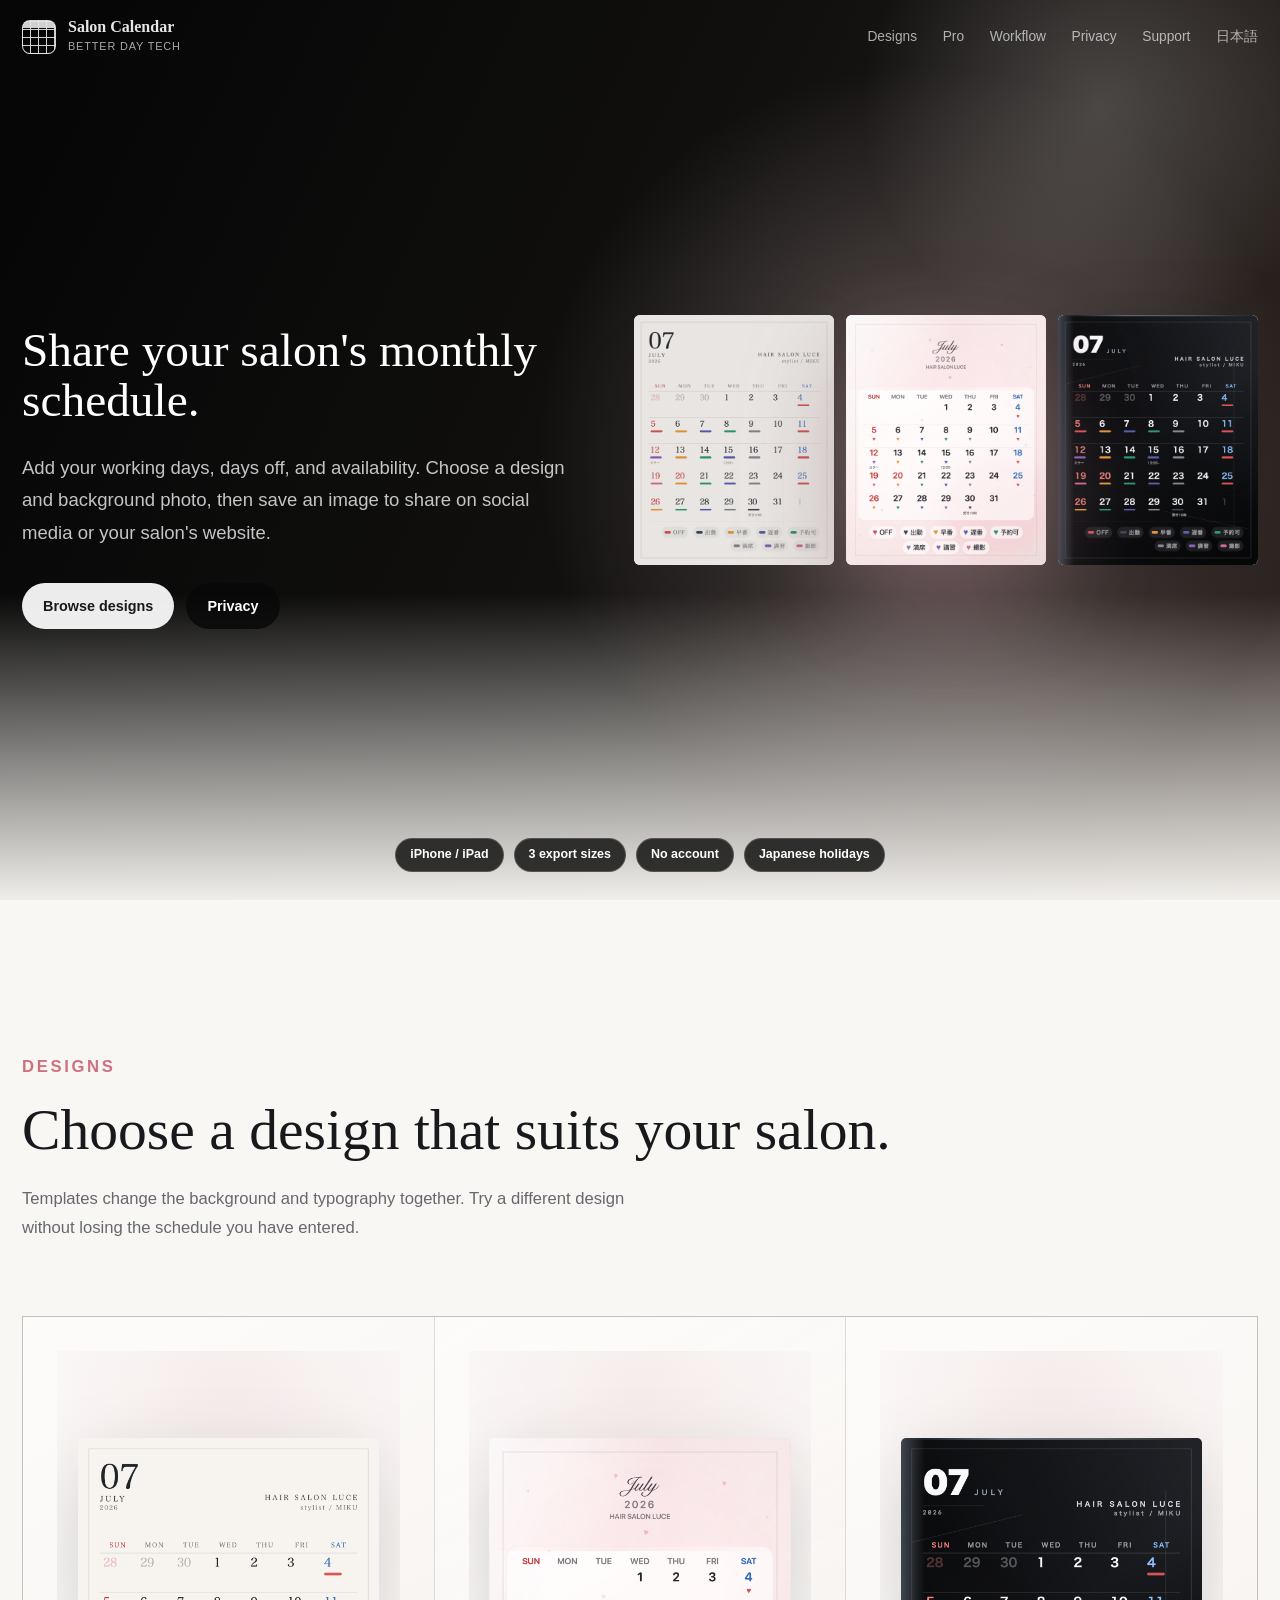
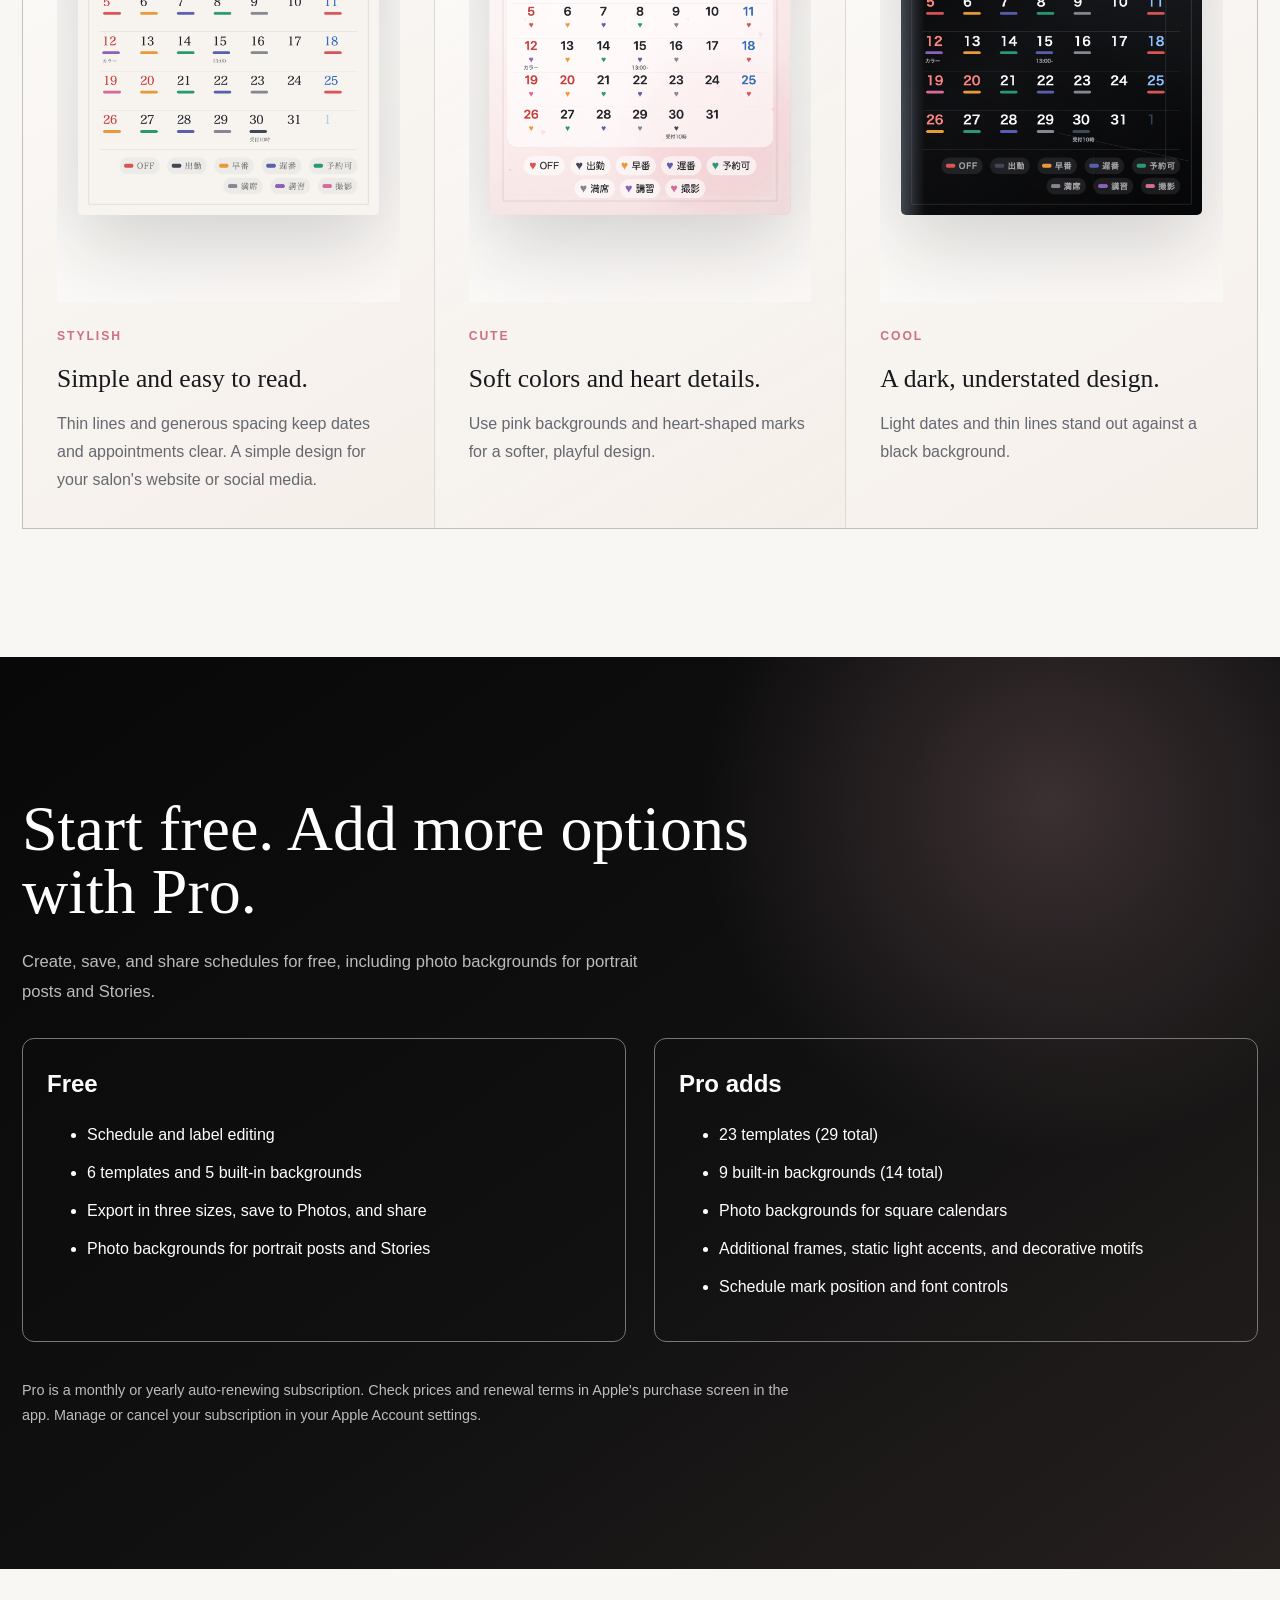
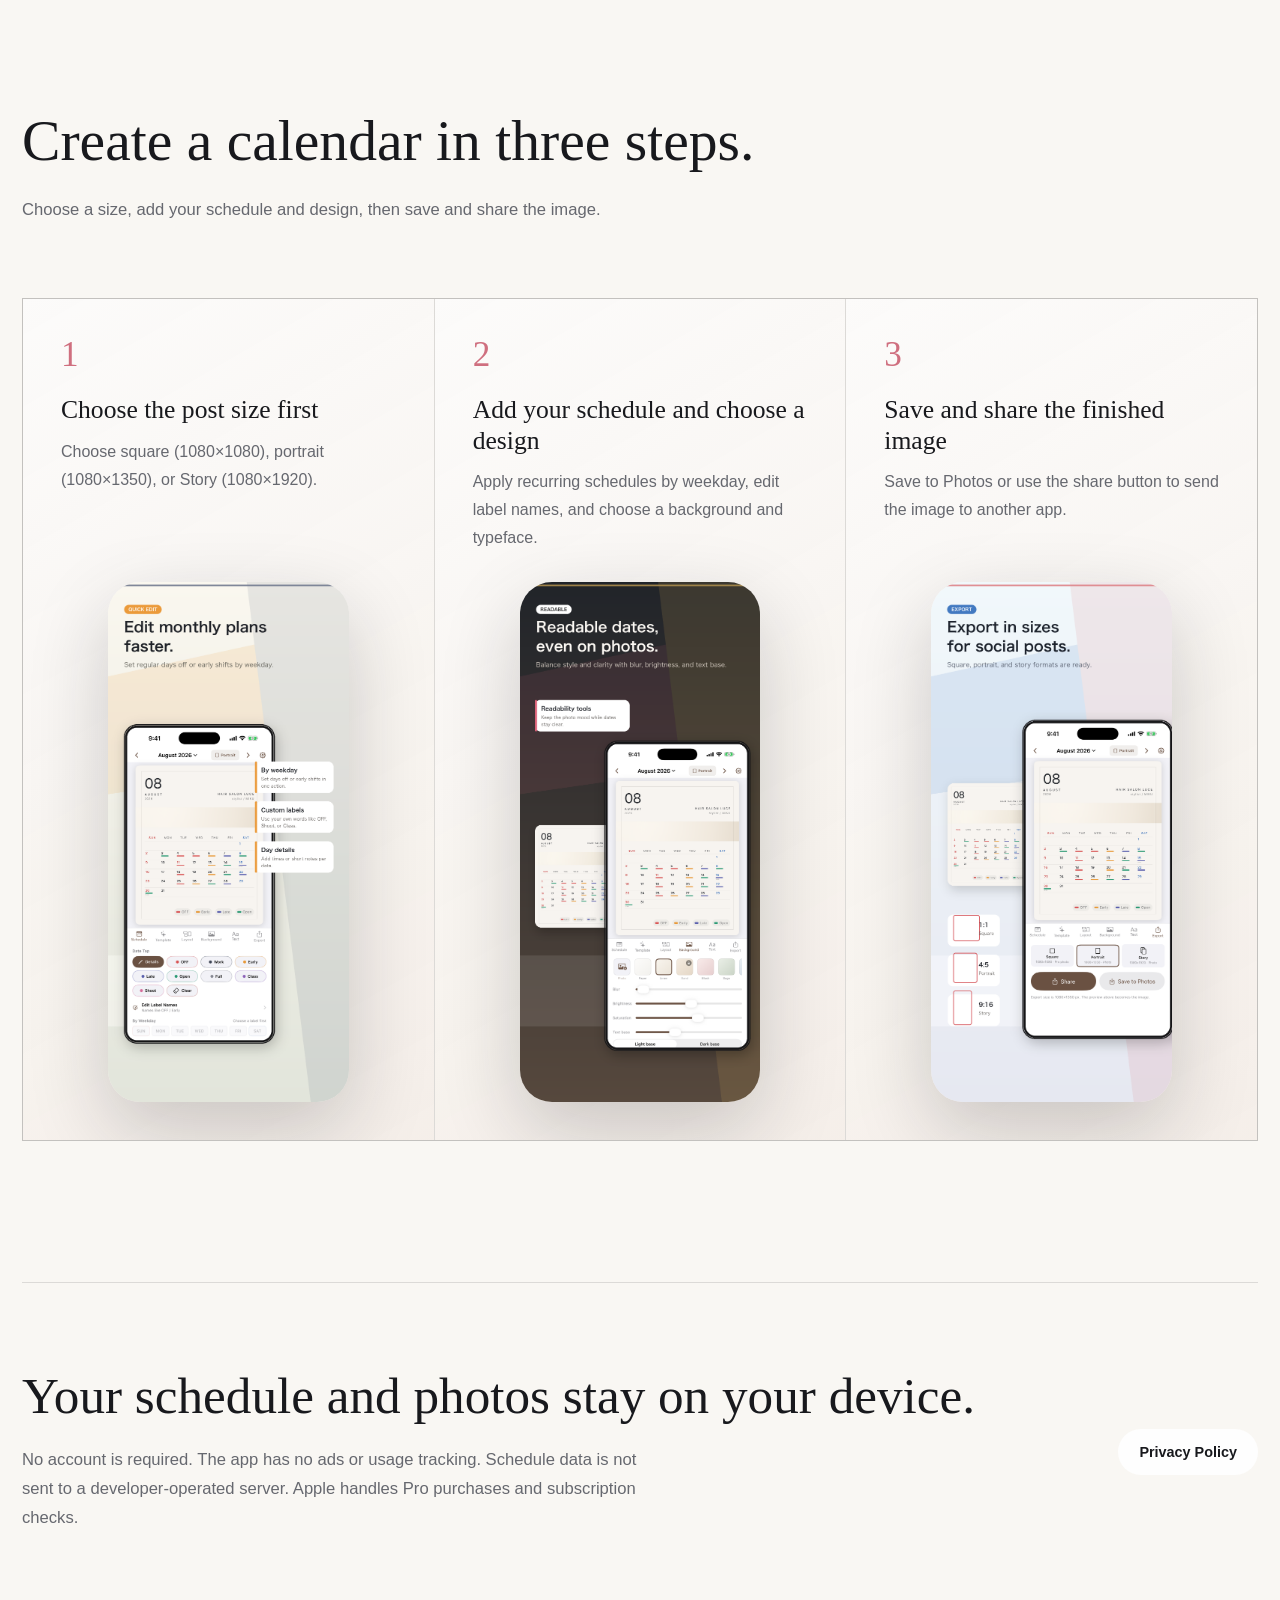
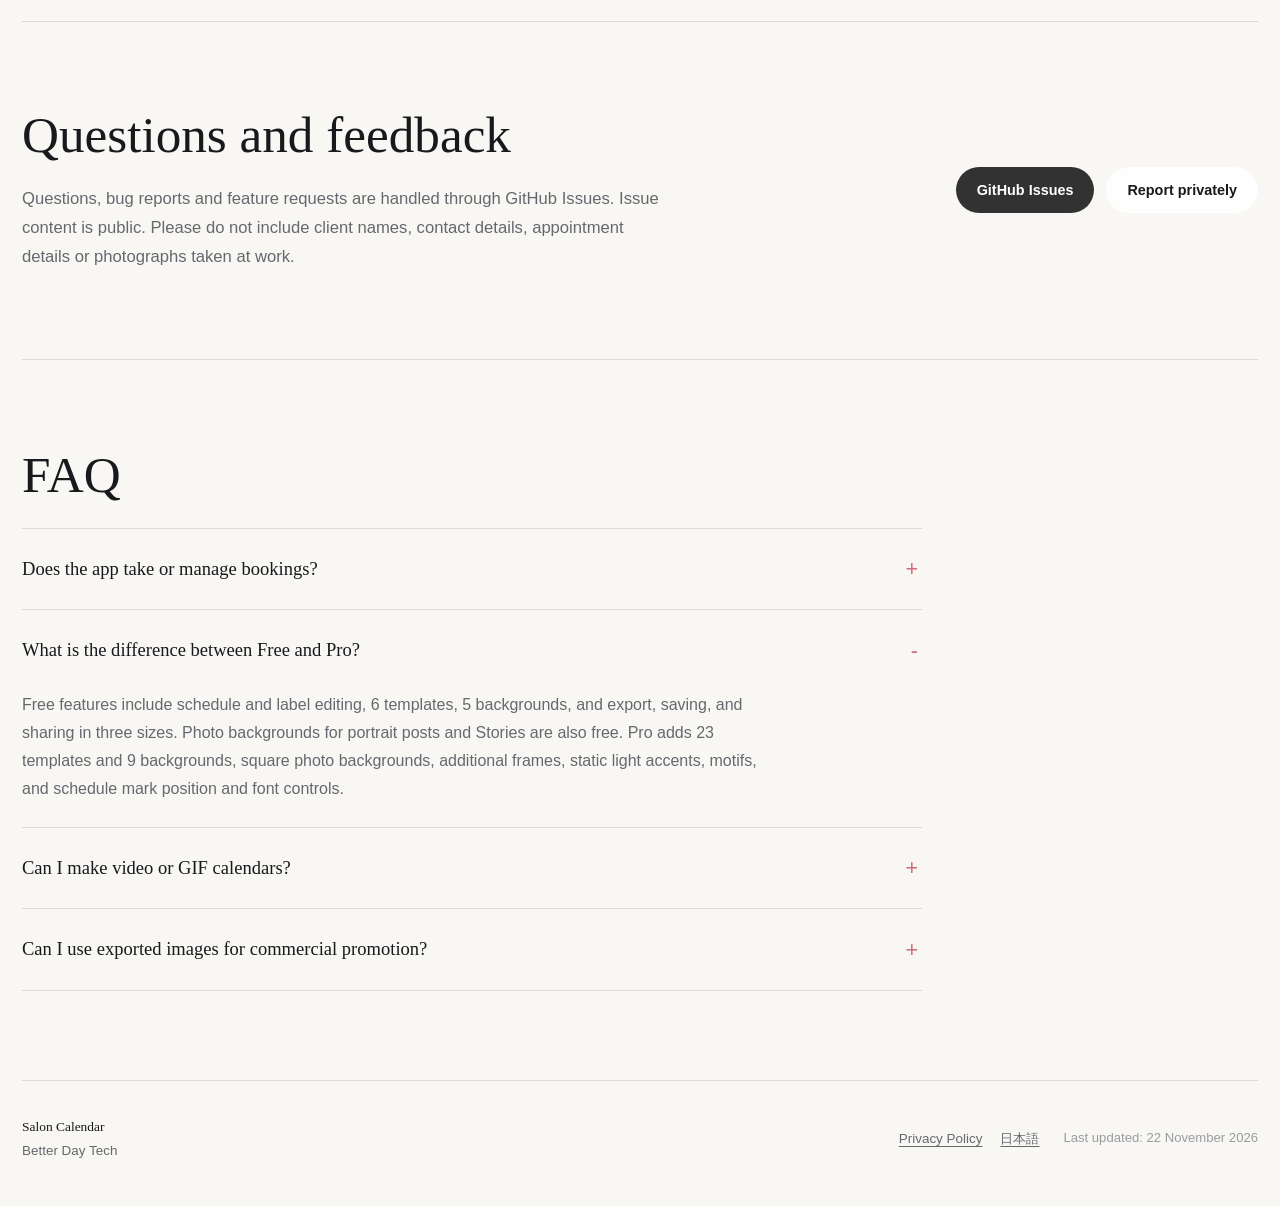
==== commit cb84bfbe: "Clarify free and Pro features and simplify bilingual site copy" ====
--- a/docs/en/index.html
+++ b/docs/en/index.html
@@ -18,7 +18,7 @@
     </span>
   </a>
   <nav class="nav" aria-label="Main navigation">
-    <a href="#styles">Styles</a>
+    <a href="#styles">Designs</a>
     <a href="#pro">Pro</a>
     <a href="#workflow">Workflow</a>
     <a href="#privacy">Privacy</a>
@@ -32,7 +32,7 @@
     <div class="hero-copy">
       <h1 id="hero-title">Share your salon's monthly schedule.</h1>
       <p class="hero-lead">
-        Add your working days, days off and available appointments.
+        Add your working days, days off, and availability.
         Choose a design and background photo, then save an image to share on social media or your salon's website.
       </p>
       <div class="hero-actions">
@@ -54,10 +54,10 @@
     </div>
 
     <div class="hero-strip" aria-label="Main features">
-      <span>Japanese holidays</span>
       <span>iPhone / iPad</span>
       <span>3 export sizes</span>
       <span>No account</span>
+      <span>Japanese holidays</span>
     </div>
   </section>
 
@@ -100,35 +100,12 @@
   </section>
 
   <section id="pro" class="pro-section" aria-labelledby="pro-title">
-    <div class="pro-copy">
-      <h2 id="pro-title"><span>Create and save for free.</span><span>Get more designs with Pro.</span></h2>
-      <p>
-        The free version can create, edit, save and share monthly schedule images.
-        Pro adds more templates and photo backgrounds for square calendars. You can also adjust the position and font of schedule marks.
-      </p>
-    </div>
-
-    <div class="pro-stage">
-      <figure class="pro-poster free">
-        <span>FREE</span>
-        <img src="../assets/showcase/editorial-clean.png" alt="A clean schedule image available in the free version" width="1080" height="1350">
-      </figure>
-      <figure class="pro-poster pro">
-        <span>PRO</span>
-        <img src="../assets/showcase/photo-lead.png" alt="A photo-background schedule image available with Pro" width="1080" height="1350">
-      </figure>
-      <div class="pro-list" aria-label="Pro features">
-        <div><strong>Templates</strong><span>More floral, pastel, minimalist and dark designs</span></div>
-        <div><strong>Photo backgrounds</strong><span>Use a background photo on square calendars</span></div>
-        <div><strong>Schedule marks</strong><span>Change mark position and font</span></div>
-        <div><strong>Frames and light effects</strong><span>Add a frame or decorative light to your calendar image</span></div>
-      </div>
-    </div>
-
-    <p class="subscription-note">
-      Pro is an auto-renewing monthly or yearly subscription.
-      Check the price and renewal terms in Apple's purchase screen in the app.
-    </p>
+    <div class="pro-copy"><h2 id="pro-title">Start free. Add more options with Pro.</h2><p>Create, save, and share schedules for free, including photo backgrounds for portrait posts and Stories.</p></div>
+    <div class="plan-comparison">
+      <article><h3>Free</h3><ul><li>Schedule and label editing</li><li>6 templates and 5 built-in backgrounds</li><li>Export in three sizes, save to Photos, and share</li><li>Photo backgrounds for portrait posts and Stories</li></ul></article>
+      <article><h3>Pro adds</h3><ul><li>23 templates (29 total)</li><li>9 built-in backgrounds (14 total)</li><li>Photo backgrounds for square calendars</li><li>Additional frames, static light accents, and decorative motifs</li><li>Schedule mark position and font controls</li></ul></article>
+    </div>
+    <p class="subscription-note">Pro is a monthly or yearly auto-renewing subscription. Check prices and renewal terms in Apple's purchase screen in the app. Manage or cancel your subscription in your Apple Account settings.</p>
   </section>
 
   <section id="workflow" class="workflow-showcase" aria-labelledby="workflow-title">
@@ -142,7 +119,7 @@
         <div>
           <span>1</span>
           <h3>Choose the post size first</h3>
-          <p>Choose square, portrait or story size to match where you plan to share the image.</p>
+          <p>Choose square (1080×1080), portrait (1080×1350), or Story (1080×1920).</p>
         </div>
         <img src="../assets/showcase/workflow-schedule-en.png" alt="The Salon Calendar schedule editing screen" width="1320" height="2868">
       </article>
@@ -150,7 +127,7 @@
         <div>
           <span>2</span>
           <h3>Add your schedule and choose a design</h3>
-          <p>Apply recurring schedules by weekday. Edit label names, backgrounds and text to suit your calendar.</p>
+          <p>Apply recurring schedules by weekday, edit label names, and choose a background and typeface.</p>
         </div>
         <img src="../assets/showcase/workflow-background-en.png" alt="The background and readability adjustment screen" width="1320" height="2868">
       </article>
@@ -193,9 +170,10 @@
   <section class="faq-section compact-faq" aria-labelledby="faq-title">
     <h2 id="faq-title">FAQ</h2>
     <div class="faq-list">
+      <details><summary>Does the app take or manage bookings?</summary><p>No. It turns the schedule you enter into a still image to save or share.</p></details>
       <details open>
         <summary>What is the difference between Free and Pro?</summary>
-        <p>The free version can create monthly schedules, edit label names, use standard templates, export three sizes, share images and save to Photos. Pro unlocks additional templates, square photo backgrounds, backgrounds, frames, light accents, schedule mark placement and schedule mark font adjustments.</p>
+        <p>Free features include schedule and label editing, 6 templates, 5 backgrounds, and export, saving, and sharing in three sizes. Photo backgrounds for portrait posts and Stories are also free. Pro adds 23 templates and 9 backgrounds, square photo backgrounds, additional frames, static light accents, motifs, and schedule mark position and font controls.</p>
       </details>
       <details>
         <summary>Can I make video or GIF calendars?</summary>
@@ -203,7 +181,7 @@
       </details>
       <details>
         <summary>Can I use exported images for commercial promotion?</summary>
-        <p>Yes. The exported images are yours. If you imported your own photo as a background, please make sure you hold the rights to that photo.</p>
+        <p>Yes, you can use them for salon announcements and promotion. Make sure you have permission to use any photos, text, or other content you import.</p>
       </details>
     </div>
   </section>
@@ -218,7 +196,7 @@
     <a href="privacy.html">Privacy Policy</a>
     <a href="../">日本語</a>
   </nav>
-  <p class="updated">Last updated: 3 November 2026</p>
+  <p class="updated">Last updated: 22 November 2026</p>
 </footer>
 </body>
 </html>
--- a/docs/assets/style.css
+++ b/docs/assets/style.css
@@ -1056,3 +1056,13 @@
     justify-content: flex-start;
   }
 }
+
+/* Keep all three examples visible and compare plans without implying free photos need Pro. */
+.poster-cinema { display: grid; grid-template-columns: repeat(3, minmax(0, 1fr)); gap: 12px; align-items: center; min-height: 0; padding: 36px 0 110px; }
+.poster-cinema .floating-poster { position: relative; inset: auto; width: 100%; transform: none; }
+.plan-comparison { display: grid; grid-template-columns: repeat(2, minmax(0, 1fr)); gap: 28px; margin-top: 32px; }
+.plan-comparison article { border: 1px solid #777; border-radius: 12px; padding: 24px; }
+.plan-comparison h3 { margin: 0 0 16px; font-size: 1.5rem; }
+.plan-comparison li { margin-bottom: 10px; }
+.home-ja .pro-copy h2, .home-ja .section-intro h2, .home-ja .privacy-band h2, .home-ja .support-section h2, .home-ja .faq-section h2 { font-size: clamp(1.8rem, 4vw, 3.3rem); line-height: 1.25; text-wrap: pretty; }
+@media (max-width: 720px) { .plan-comparison { grid-template-columns: 1fr; } .poster-cinema { gap: 8px; padding-bottom: 110px; } }
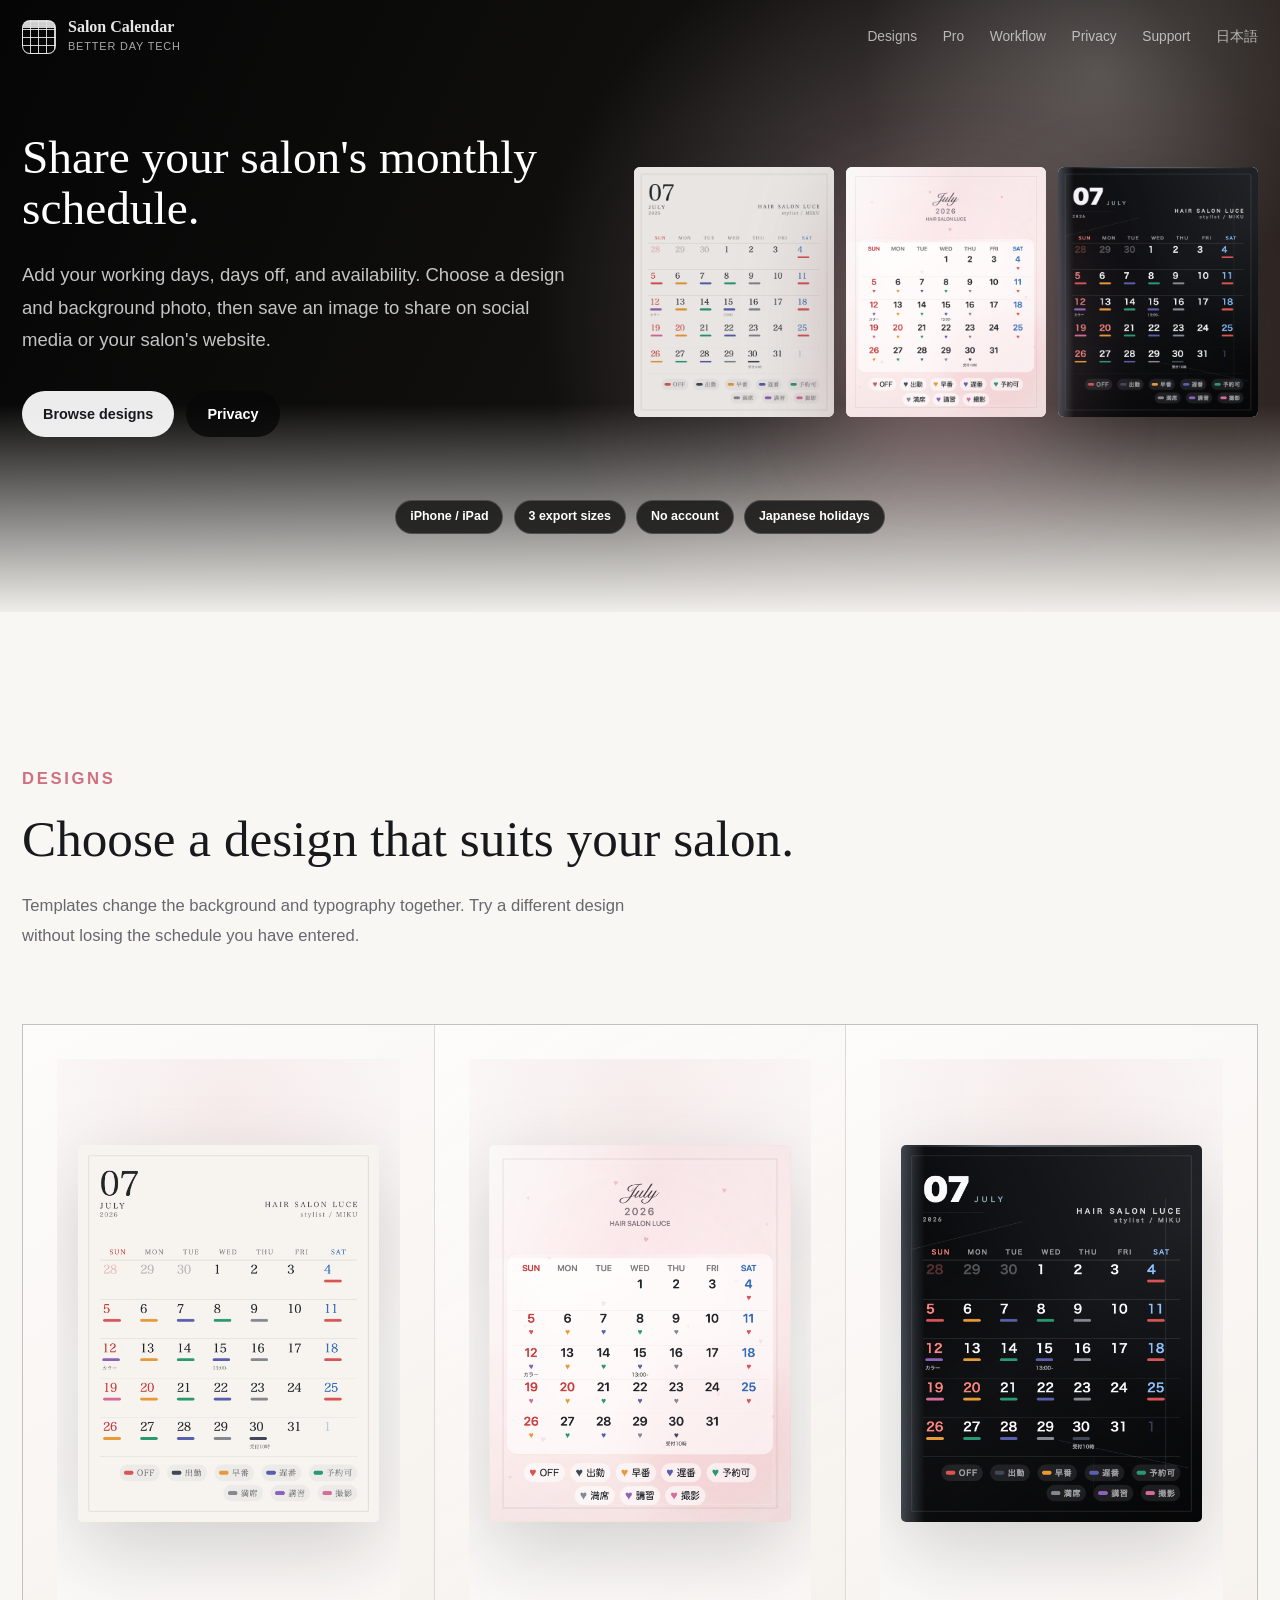
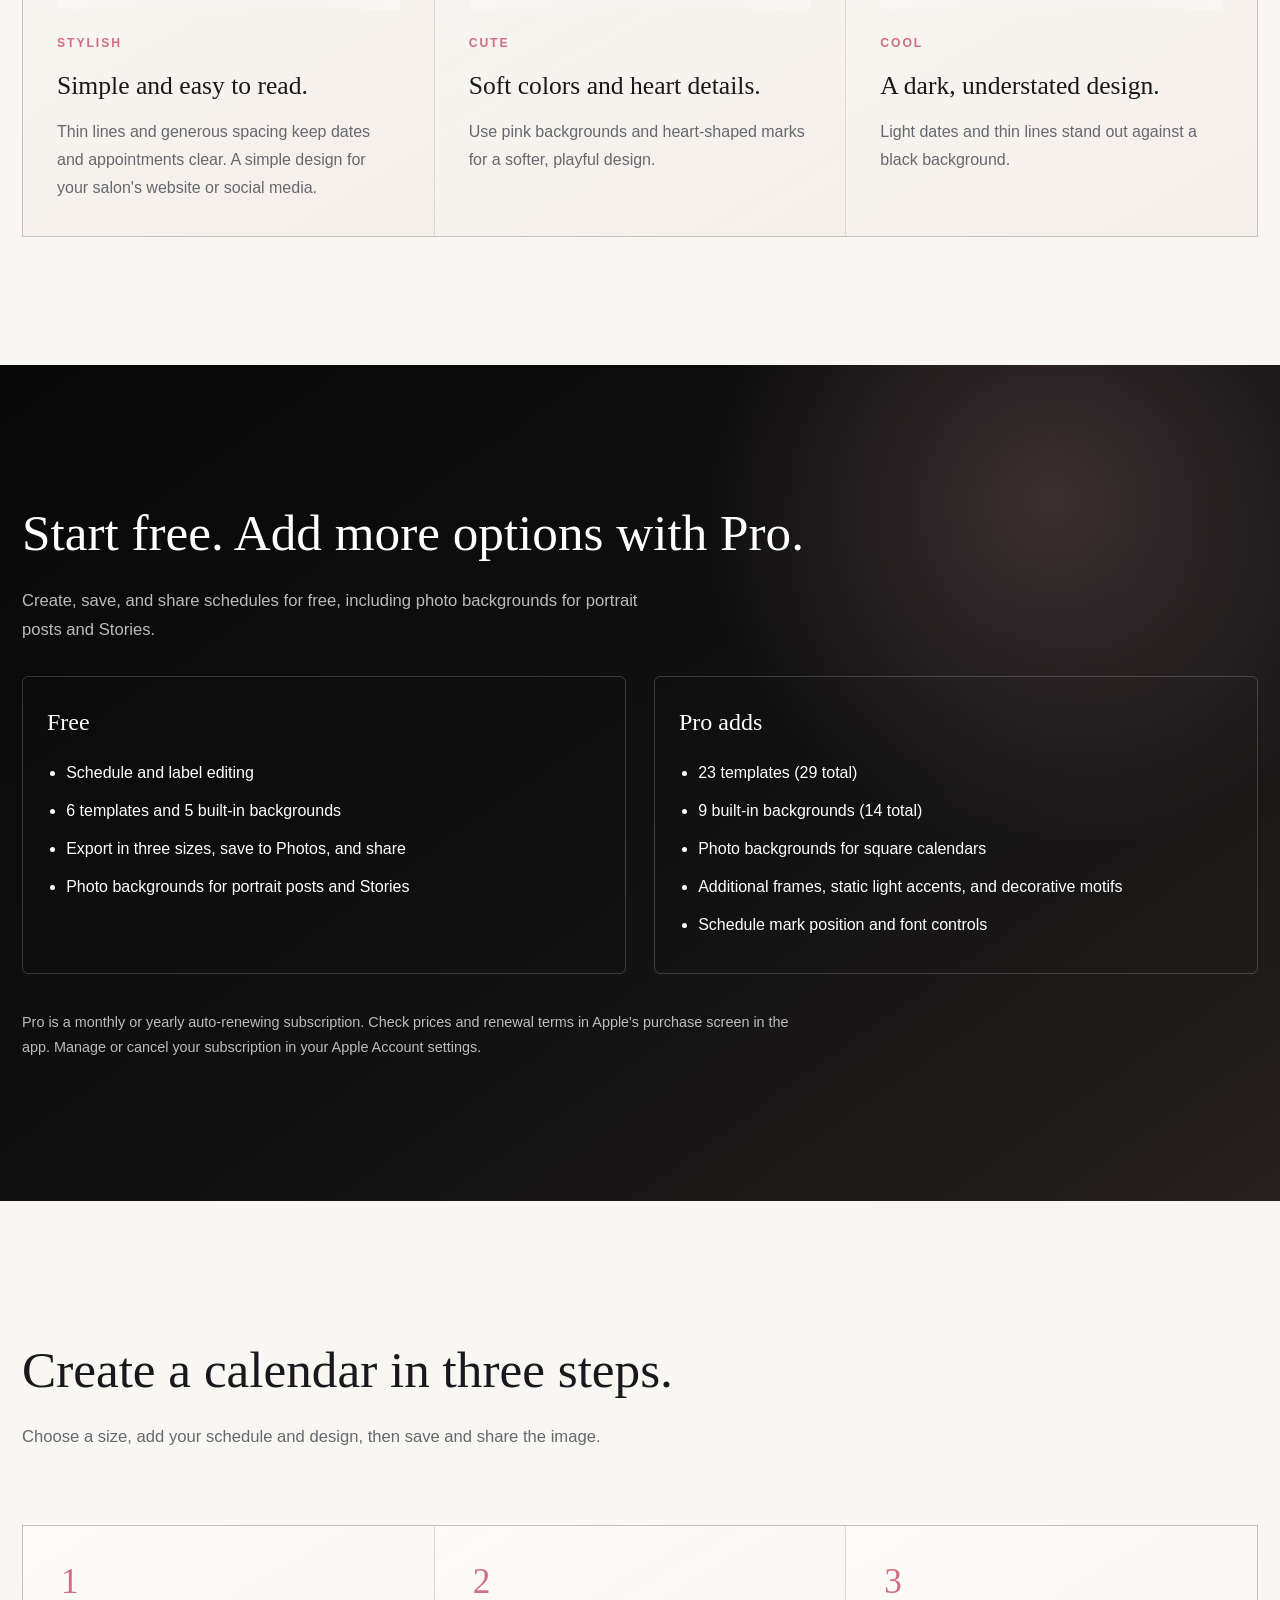
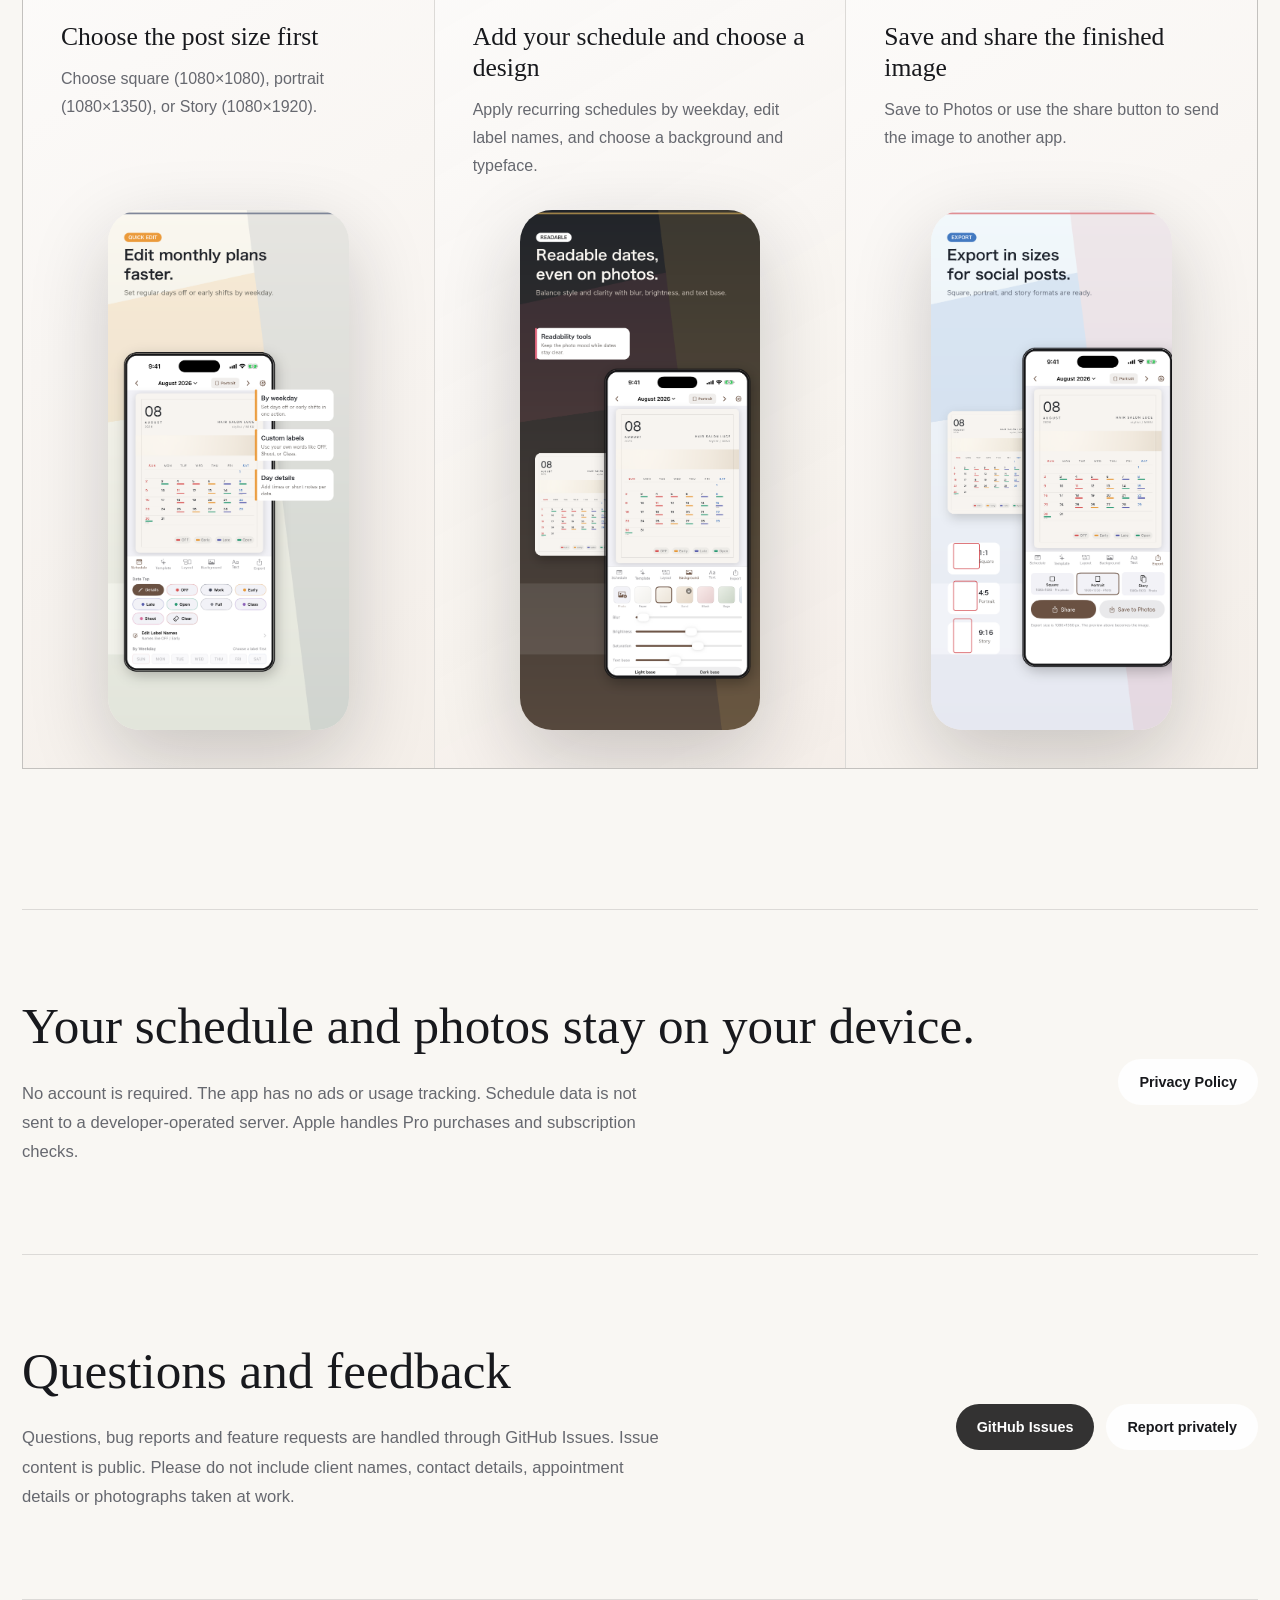
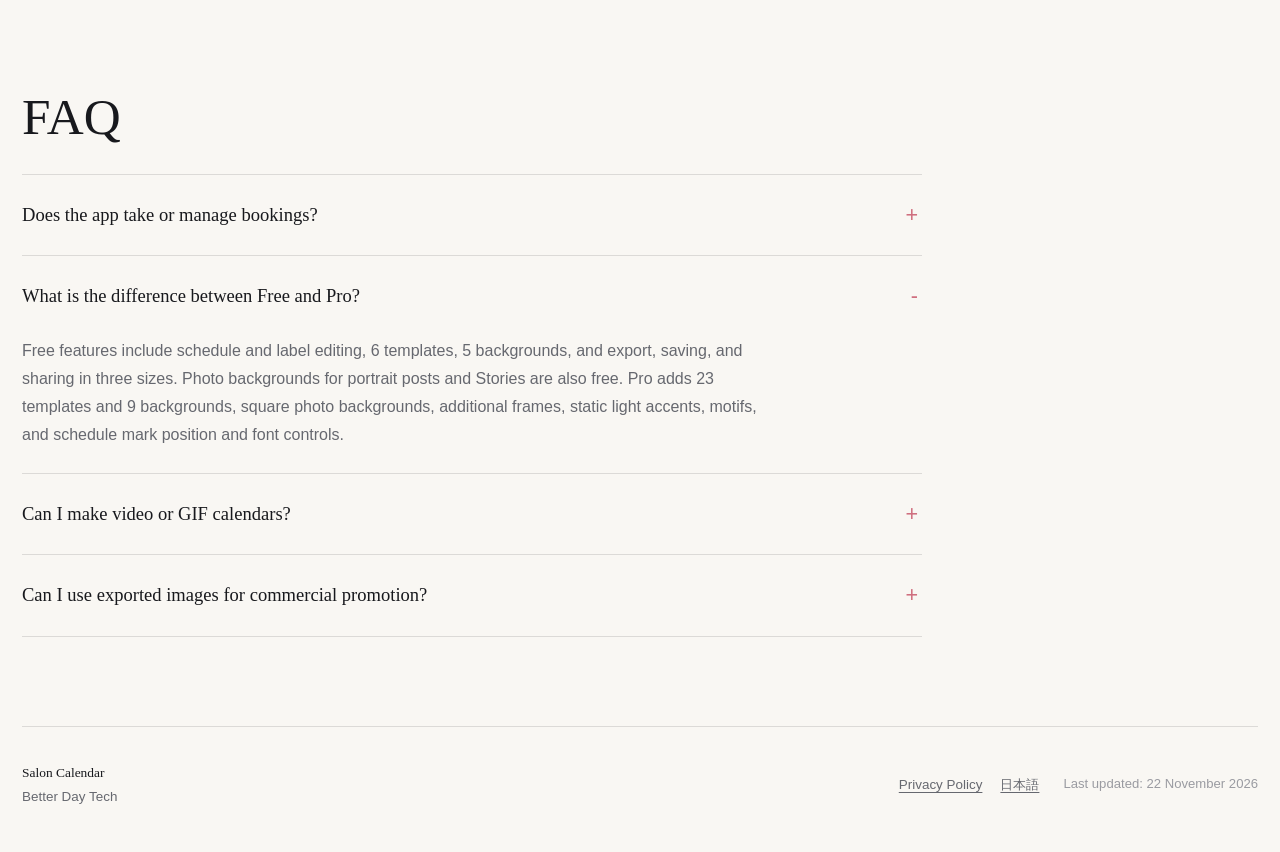
==== commit 32525948: "横送り作例に日英の操作案内とキーボード対応を追加する" ====
--- a/docs/en/index.html
+++ b/docs/en/index.html
@@ -41,7 +41,7 @@
       </div>
     </div>
 
-    <div class="poster-cinema" aria-label="Schedule images made with Salon Calendar">
+    <div id="poster-examples" class="poster-cinema" role="region" tabindex="0" aria-describedby="poster-help" aria-label="Schedule images made with Salon Calendar">
       <figure class="floating-poster poster-left">
         <img src="../assets/showcase/editorial-clean.png" alt="A stylish monthly schedule image with generous whitespace" width="1080" height="1350">
       </figure>
@@ -51,6 +51,14 @@
       <figure class="floating-poster poster-right">
         <img src="../assets/showcase/mode-black.png" alt="A cool black monthly schedule image" width="1080" height="1350">
       </figure>
+    </div>
+
+    <div class="poster-navigation" role="group" aria-label="Example navigation">
+      <p id="poster-help">Swipe to see all three examples, or use the left and right arrow keys.</p>
+      <div class="poster-buttons" hidden>
+        <button type="button" data-poster-step="-1" aria-controls="poster-examples">← Previous example</button>
+        <button type="button" data-poster-step="1" aria-controls="poster-examples">Next example →</button>
+      </div>
     </div>
 
     <div class="hero-strip" aria-label="Main features">
--- a/docs/assets/style.css
+++ b/docs/assets/style.css
@@ -175,7 +175,7 @@
 .nav a:hover { opacity: 1; }
 
 .cinema-hero {
-  min-height: 100svh;
+  min-height: 0;
   width: 100%;
   position: relative;
   overflow: clip;
@@ -323,10 +323,9 @@
 }
 
 .hero-strip {
-  position: absolute;
-  left: max(22px, calc((100vw - 1240px) / 2));
-  right: max(22px, calc((100vw - 1240px) / 2));
-  bottom: 28px;
+  position: relative;
+  grid-column: 1 / -1;
+  margin-top: 12px;
   z-index: 2;
   display: flex;
   flex-wrap: wrap;
@@ -931,7 +930,7 @@
   }
 
   .cinema-hero {
-    min-height: 920px;
+    min-height: 0;
     padding-inline: 14px;
     padding-bottom: 86px;
   }
@@ -979,9 +978,6 @@
   }
 
   .hero-strip {
-    left: 14px;
-    right: 14px;
-    bottom: 18px;
     justify-content: flex-start;
   }
 
@@ -1058,11 +1054,34 @@
 }
 
 /* Keep all three examples visible and compare plans without implying free photos need Pro. */
-.poster-cinema { display: grid; grid-template-columns: repeat(3, minmax(0, 1fr)); gap: 12px; align-items: center; min-height: 0; padding: 36px 0 110px; }
+.poster-cinema { display: grid; grid-template-columns: repeat(3, minmax(0, 1fr)); gap: 12px; align-items: center; min-height: 0; padding: 16px 0 0; }
 .poster-cinema .floating-poster { position: relative; inset: auto; width: 100%; transform: none; }
 .plan-comparison { display: grid; grid-template-columns: repeat(2, minmax(0, 1fr)); gap: 28px; margin-top: 32px; }
-.plan-comparison article { border: 1px solid #777; border-radius: 12px; padding: 24px; }
-.plan-comparison h3 { margin: 0 0 16px; font-size: 1.5rem; }
+.plan-comparison article { border: 1px solid var(--line-dark); border-radius: 6px; padding: 24px; }
+.plan-comparison h3 { margin: 0 0 16px; font-family: var(--serif); font-weight: 500; font-size: 1.5rem; }
+.plan-comparison ul { margin: 0; padding-left: 1.2em; }
 .plan-comparison li { margin-bottom: 10px; }
 .home-ja .pro-copy h2, .home-ja .section-intro h2, .home-ja .privacy-band h2, .home-ja .support-section h2, .home-ja .faq-section h2 { font-size: clamp(1.8rem, 4vw, 3.3rem); line-height: 1.25; text-wrap: pretty; }
-@media (max-width: 720px) { .plan-comparison { grid-template-columns: 1fr; } .poster-cinema { gap: 8px; padding-bottom: 110px; } }
+.home:not(.home-ja) .pro-copy h2,
+.home:not(.home-ja) .section-intro h2,
+.home:not(.home-ja) .privacy-band h2,
+.home:not(.home-ja) .support-section h2,
+.home:not(.home-ja) .faq-section h2 { font-size: clamp(2rem, 4vw, 4rem); line-height: 1.1; text-wrap: pretty; }
+@media (max-width: 720px) {
+  .plan-comparison { grid-template-columns: 1fr; }
+  .poster-cinema { grid-template-columns: none; grid-auto-flow: column; grid-auto-columns: 74%; gap: 16px; overflow-x: auto; scroll-snap-type: x mandatory; padding: 8px 0 20px; }
+  .poster-cinema .floating-poster { scroll-snap-align: center; }
+}
+
+/* The examples remain a native scroll region, including without JavaScript. */
+.poster-navigation { display: none; }
+.poster-cinema:focus-visible { outline: 3px solid var(--rose-strong); outline-offset: 4px; }
+@media (max-width: 720px) {
+  .poster-navigation { display: grid; gap: 12px; padding: 0 0 20px; }
+  .poster-navigation p { margin: 0; font-size: 0.9rem; line-height: 1.6; }
+  .poster-buttons { display: flex; justify-content: space-between; gap: 12px; }
+  .poster-buttons[hidden] { display: none; }
+  .poster-buttons button { min-height: 44px; padding: 8px 14px; border: 1px solid currentColor; border-radius: 6px; color: inherit; background: transparent; font: inherit; cursor: pointer; }
+  .poster-buttons button:disabled { opacity: 0.45; cursor: default; }
+  .poster-buttons button:focus-visible { outline: 3px solid var(--rose-strong); outline-offset: 3px; }
+}
